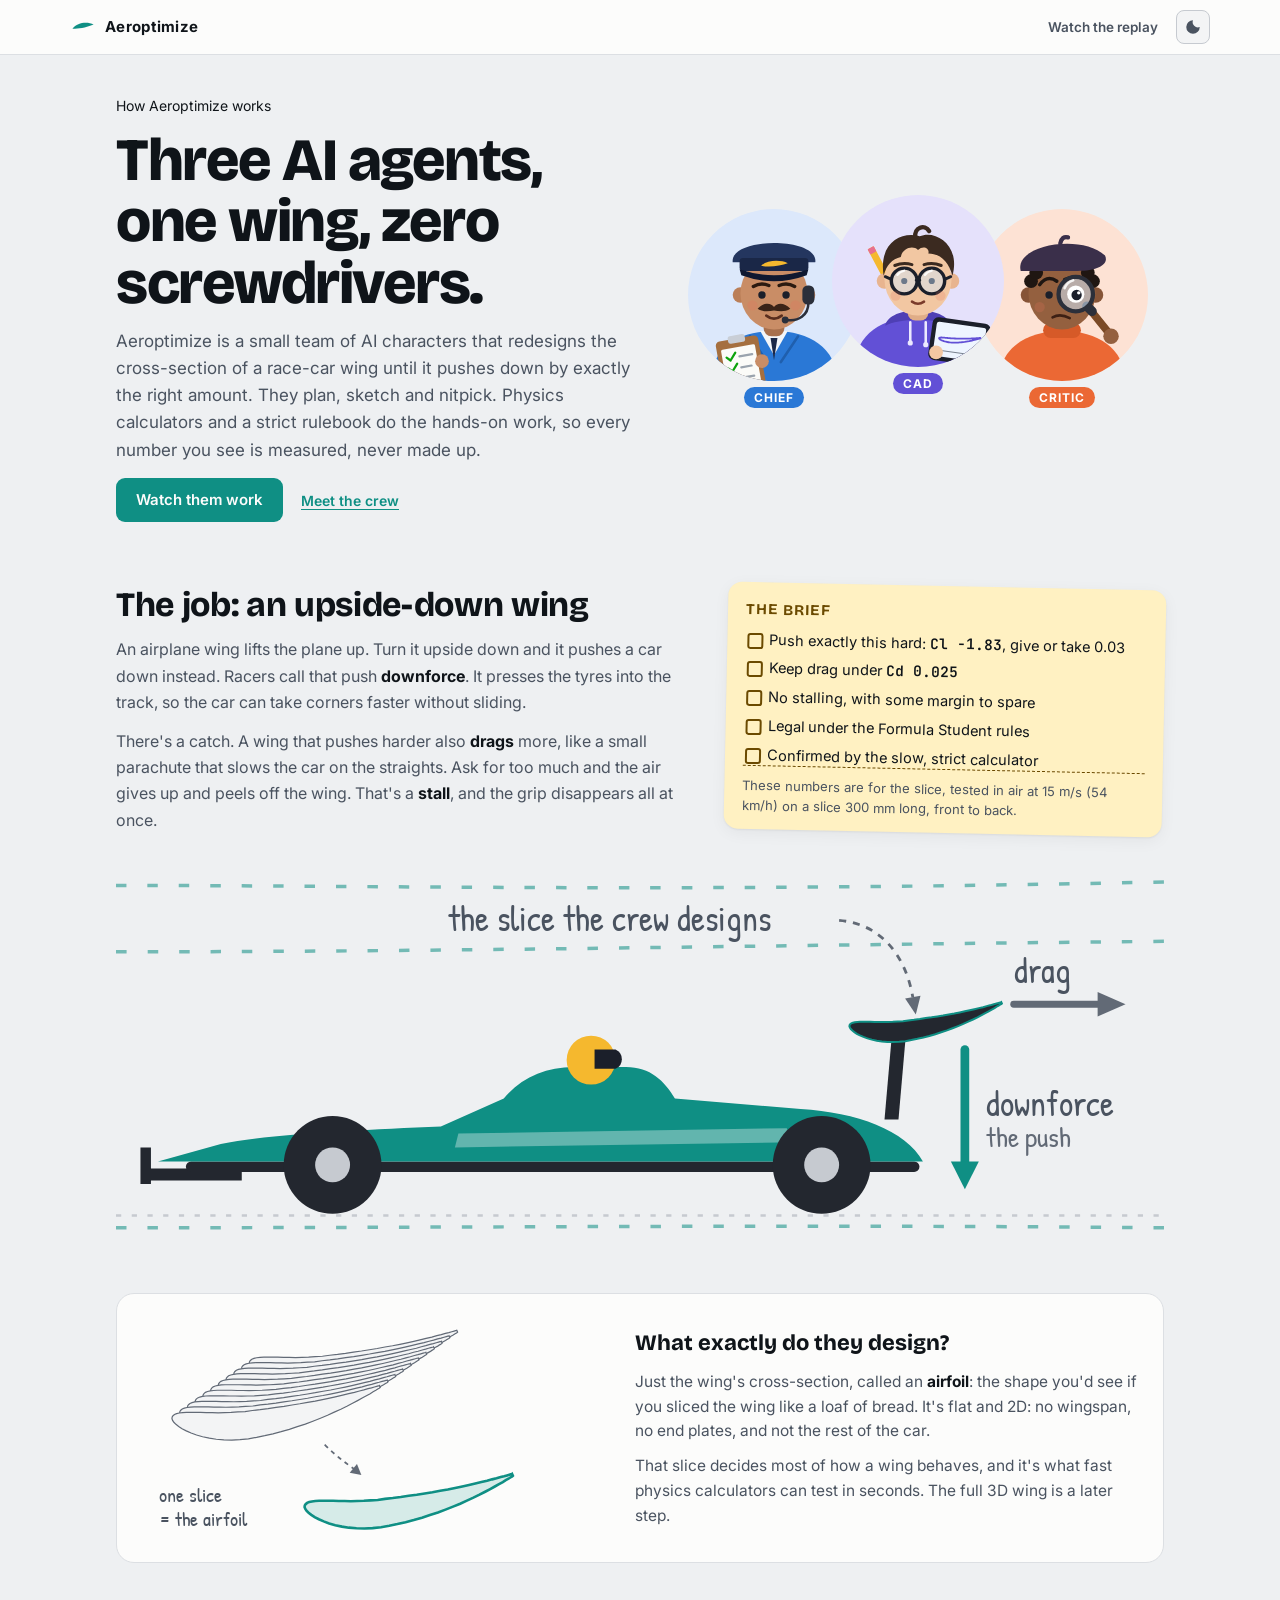
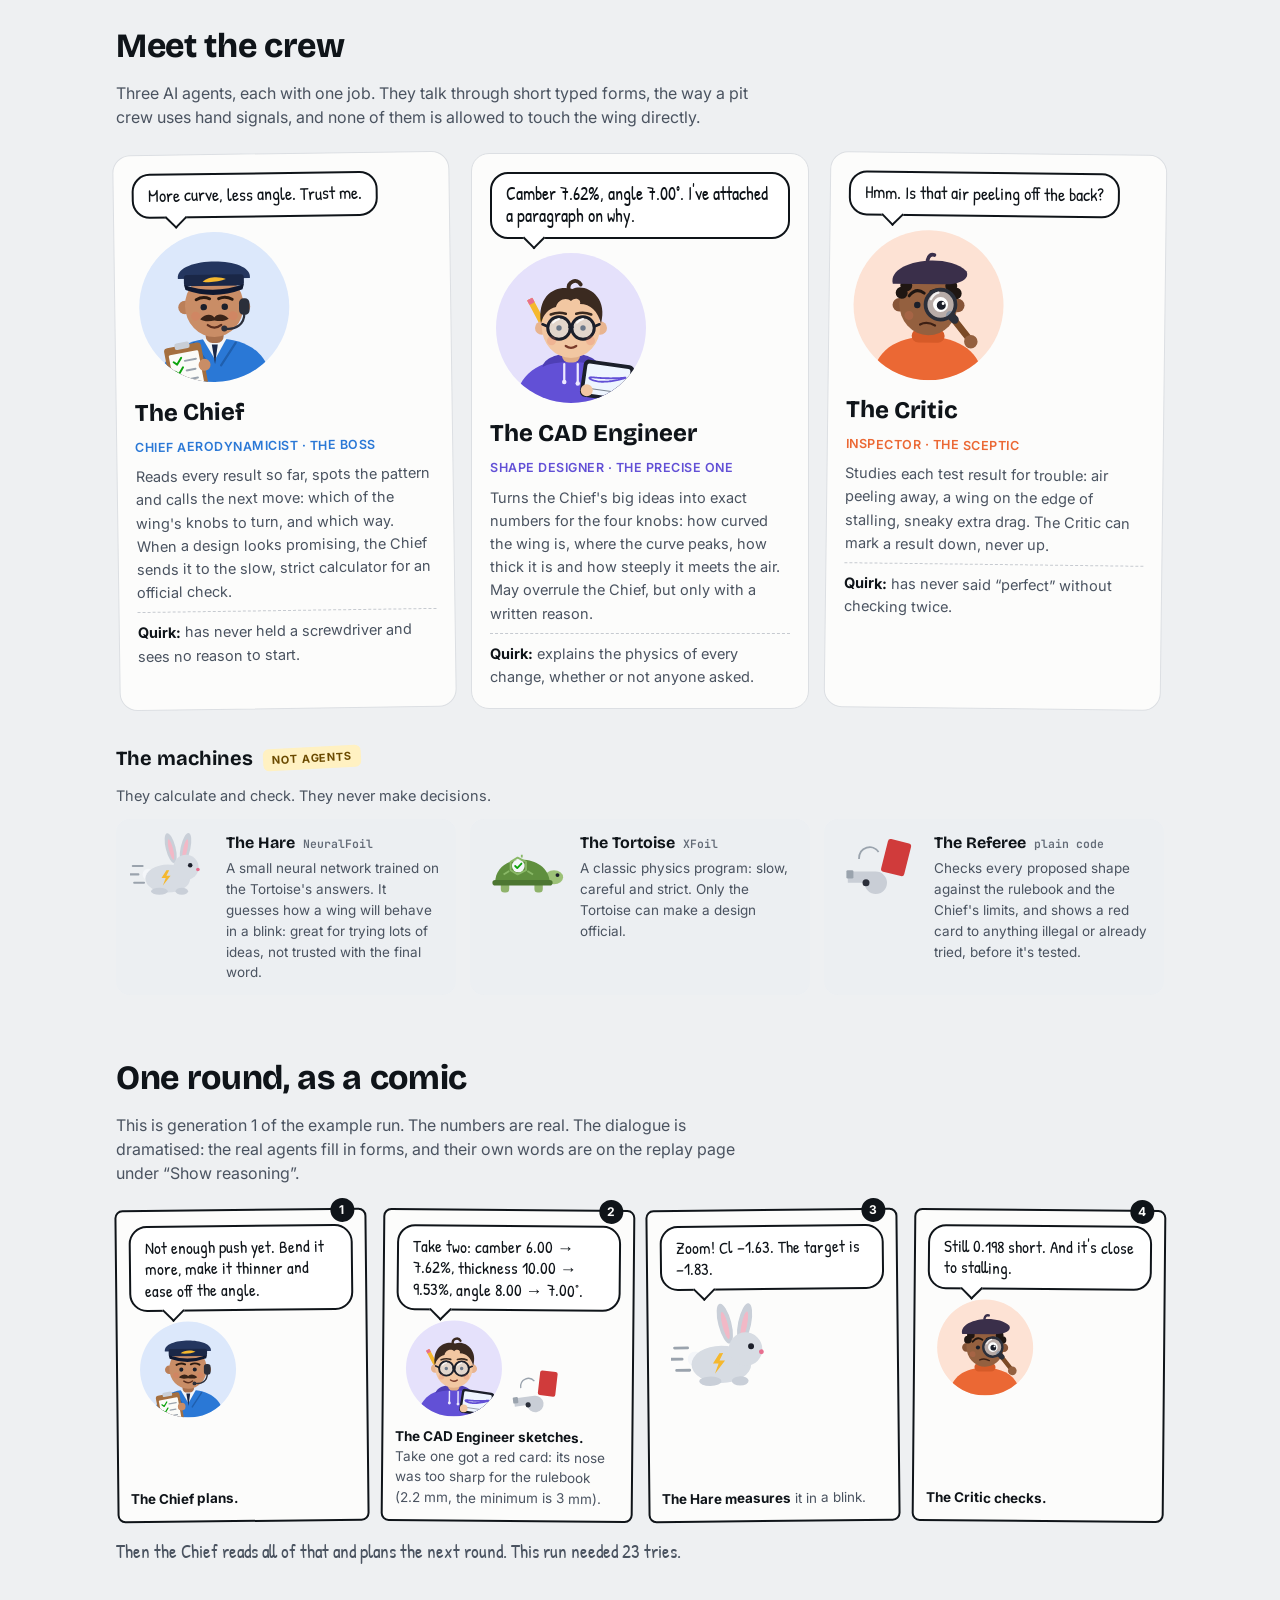
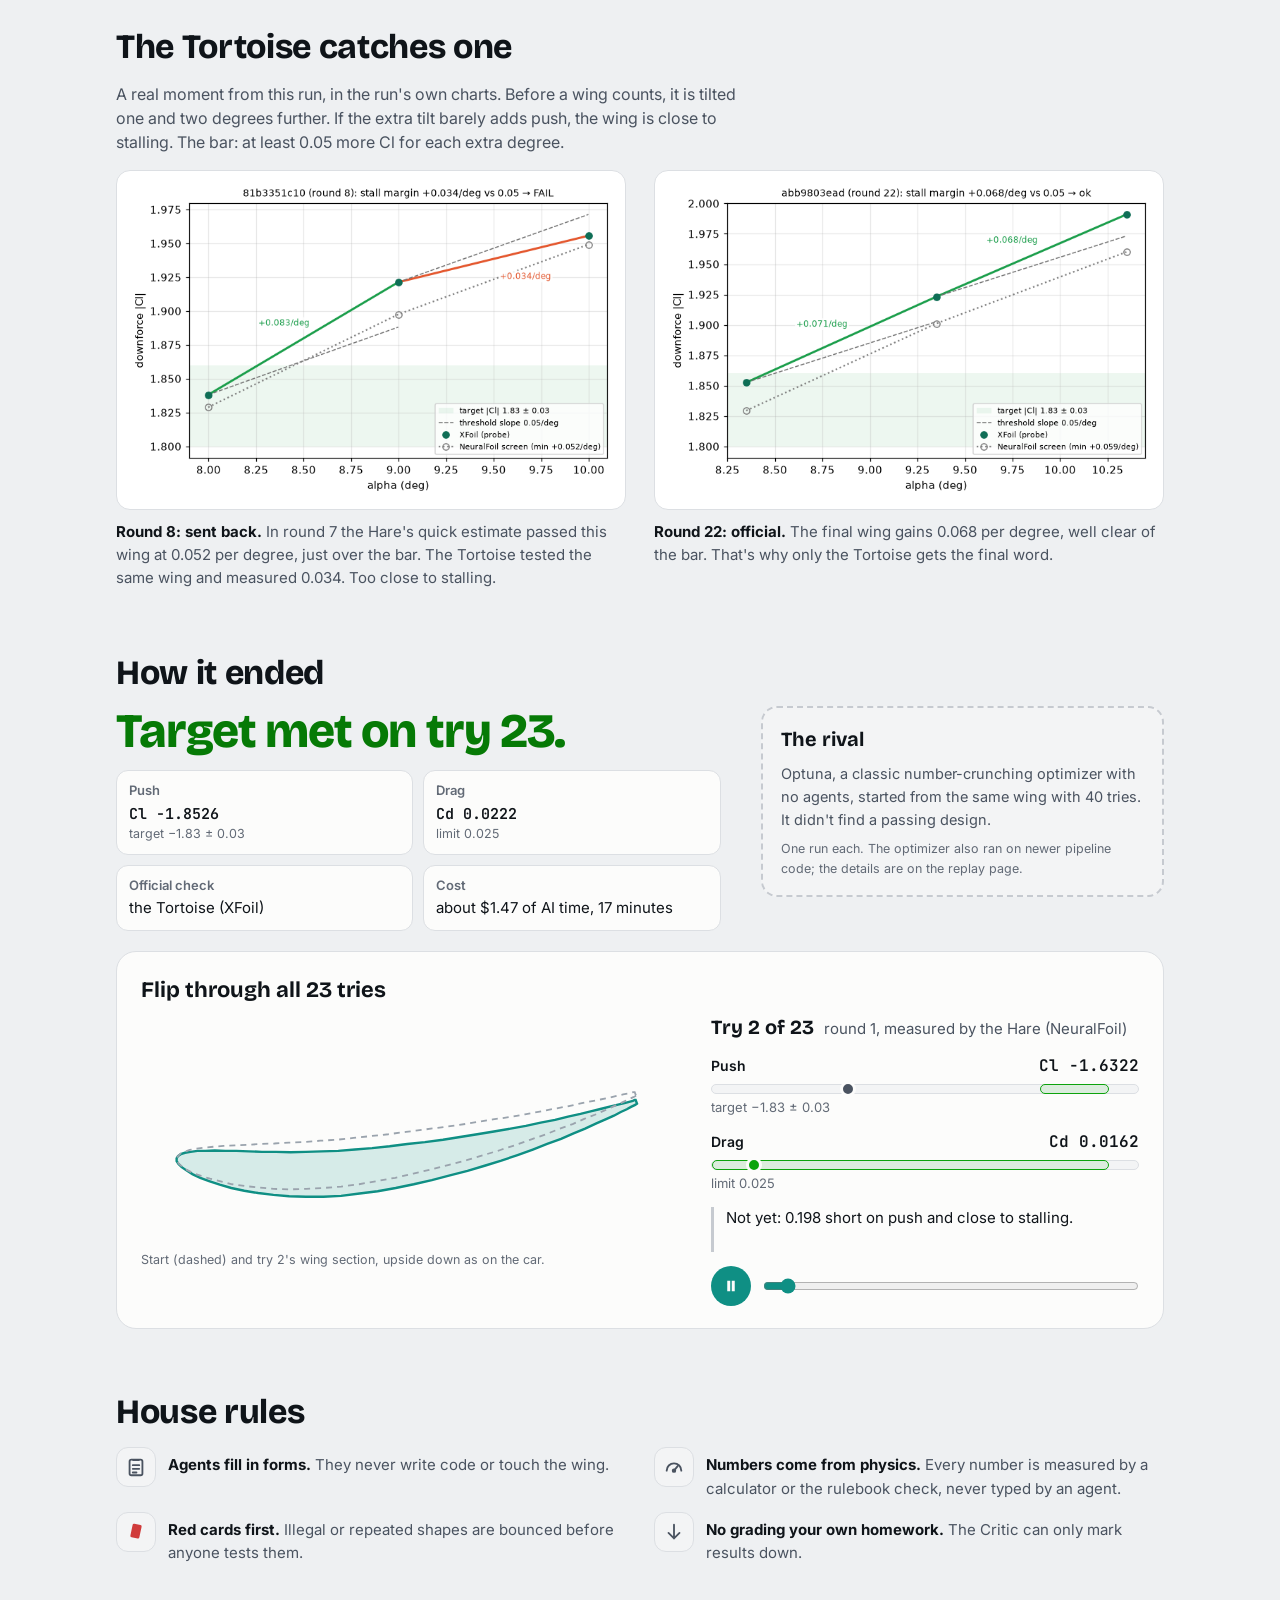
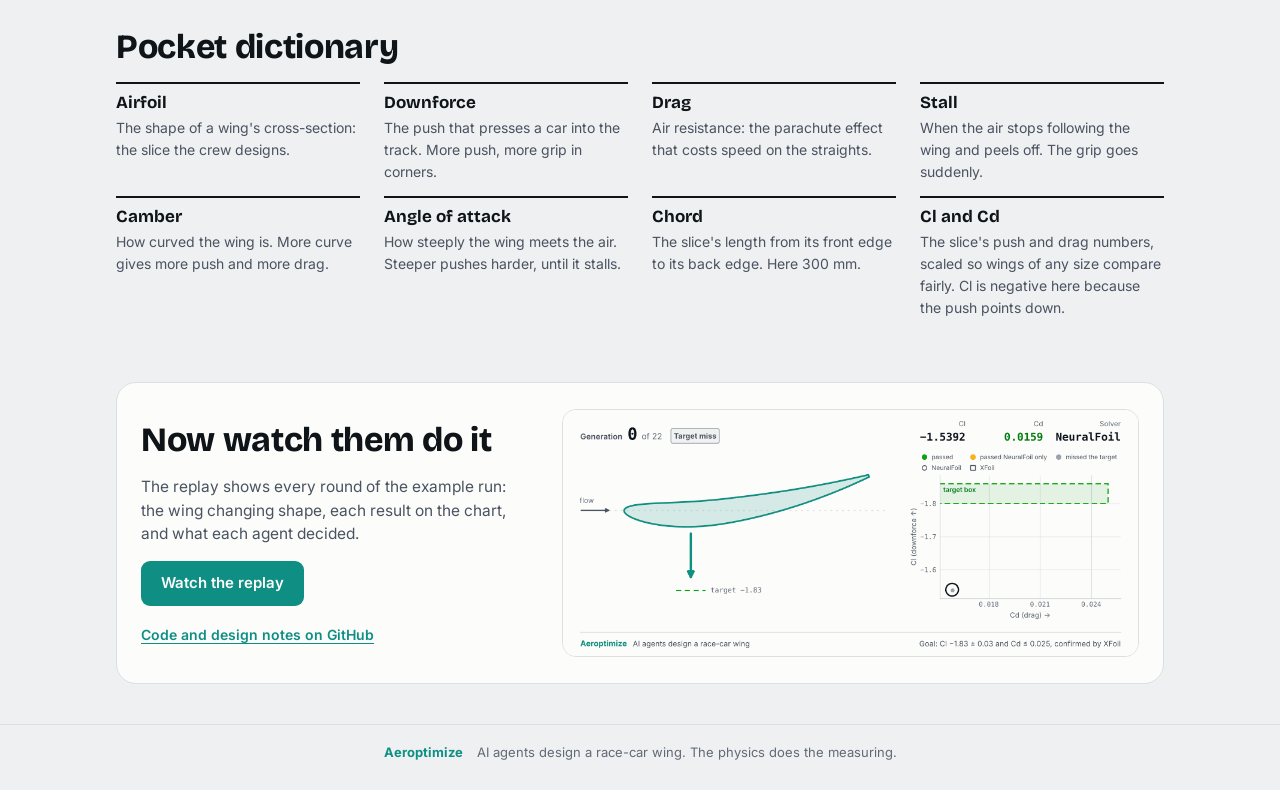
==== viewer/index.html @ fcce3f0f "Site: show the run's real charts and every try; calmer, consistent replay Home page: - "The Tortoise" ====
<!doctype html>
<html lang="en">
<head>
<meta charset="utf-8">
<meta name="viewport" content="width=device-width, initial-scale=1, viewport-fit=cover">
<title>Aeroptimize: AI agents design a race-car wing</title>
<meta name="claude:viewport-fit-sides" content="cover">
<script>
  // Links to the replay from before it moved (?run=, ?gen=, ...) land here: send them on to it.
  if (/[?&](run|gen|autoplay|speed|intro)=/.test(location.search)) location.replace("replay.html" + location.search + location.hash);
</script>
<meta name="description" content="How Aeroptimize works, for everyone: three AI agents (the Chief, the CAD Engineer and the Critic) redesign a race-car wing while physics calculators and a rulebook do the measuring.">
<link rel="preconnect" href="https://fonts.googleapis.com">
<link rel="preconnect" href="https://fonts.gstatic.com" crossorigin>
<link href="https://fonts.googleapis.com/css2?family=Bricolage+Grotesque:opsz,wght@12..96,500..800&family=Inter:wght@400;500;600;700&family=JetBrains+Mono:wght@500;600&family=Patrick+Hand&display=swap" rel="stylesheet">
<link rel="stylesheet" href="style.css">
<link rel="stylesheet" href="about.css">
<link rel="icon" href="data:image/svg+xml,%3Csvg xmlns='http://www.w3.org/2000/svg' viewBox='0 0 32 32'%3E%3Cpath d='M3 18 C9 10 22 9 29 13 C22 16 10 19 3 18Z' fill='%2336c2b4'/%3E%3C/svg%3E">
</head>
<body>
<!-- Characters and machines, drawn once and reused. Wing shapes are the example run's real outlines. -->
<svg class="sprite" aria-hidden="true" focusable="false">
  <defs>
    <path id="wing-final" vector-effect="non-scaling-stroke" d="M0.991 0.141L0.990 0.140L0.986 0.137L0.979 0.133L0.970 0.127L0.957 0.120L0.943 0.111L0.925 0.101L0.905 0.090L0.883 0.078L0.859 0.065L0.832 0.051L0.803 0.037L0.772 0.023L0.740 0.008L0.706 -0.006L0.670 -0.020L0.634 -0.034L0.596 -0.046L0.558 -0.059L0.519 -0.070L0.480 -0.080L0.441 -0.089L0.402 -0.097L0.363 -0.104L0.323 -0.108L0.284 -0.110L0.246 -0.109L0.210 -0.106L0.177 -0.101L0.145 -0.094L0.116 -0.086L0.090 -0.076L0.067 -0.066L0.047 -0.056L0.031 -0.045L0.018 -0.035L0.008 -0.025L0.002 -0.016L-0.001 -0.008L0.000 0.000L0.004 0.006L0.011 0.012L0.021 0.016L0.034 0.019L0.050 0.021L0.068 0.022L0.088 0.022L0.111 0.022L0.135 0.022L0.162 0.021L0.190 0.021L0.219 0.020L0.249 0.021L0.281 0.022L0.313 0.024L0.347 0.026L0.382 0.031L0.419 0.035L0.457 0.040L0.495 0.046L0.533 0.051L0.571 0.057L0.608 0.063L0.645 0.070L0.681 0.076L0.716 0.083L0.750 0.090L0.782 0.097L0.812 0.104L0.841 0.111L0.868 0.117L0.892 0.124L0.913 0.129L0.933 0.135L0.949 0.139L0.963 0.143L0.974 0.146L0.981 0.148L0.986 0.149L0.987 0.150Z"/>
    <path id="wing-start" vector-effect="non-scaling-stroke" d="M0.992 0.135L0.990 0.134L0.986 0.132L0.979 0.129L0.969 0.124L0.956 0.118L0.941 0.111L0.923 0.103L0.903 0.094L0.880 0.085L0.855 0.074L0.827 0.064L0.798 0.052L0.766 0.041L0.733 0.029L0.699 0.018L0.663 0.007L0.626 -0.004L0.588 -0.014L0.550 -0.024L0.511 -0.033L0.472 -0.042L0.433 -0.049L0.394 -0.056L0.355 -0.061L0.317 -0.064L0.280 -0.066L0.244 -0.067L0.210 -0.066L0.178 -0.063L0.148 -0.060L0.120 -0.056L0.095 -0.050L0.072 -0.044L0.053 -0.038L0.036 -0.032L0.022 -0.025L0.012 -0.018L0.005 -0.012L0.001 -0.006L0.000 0.000L0.003 0.005L0.008 0.010L0.017 0.014L0.028 0.018L0.043 0.021L0.060 0.023L0.079 0.025L0.101 0.027L0.126 0.028L0.152 0.029L0.181 0.031L0.211 0.032L0.242 0.034L0.276 0.035L0.310 0.038L0.345 0.040L0.382 0.044L0.419 0.048L0.457 0.052L0.495 0.057L0.534 0.062L0.572 0.067L0.610 0.072L0.647 0.078L0.683 0.084L0.718 0.089L0.752 0.095L0.784 0.101L0.815 0.107L0.843 0.112L0.870 0.118L0.894 0.123L0.915 0.127L0.934 0.131L0.951 0.135L0.964 0.138L0.975 0.140L0.983 0.142L0.987 0.143L0.989 0.143Z"/>
  </defs>

  <!-- The Chief: team-boss cap with an airfoil badge, race headset, moustache, clipboard -->
  <symbol id="p-chief" viewBox="0 0 200 200">
    <path d="M26 200 C28 162 58 142 100 142 C142 142 172 162 174 200 Z" fill="#2a78d6"/>
    <path d="M84 142 L100 170 L116 142 Z" fill="#f4f6f9"/>
    <path d="M96 150 L100 176 L104 150 Z" fill="#1a2747"/>
    <path d="M72 148 L92 178 M128 148 L108 178" stroke="#1f5fae" stroke-width="3" fill="none" stroke-linecap="round"/>
    <rect x="88" y="122" width="24" height="26" rx="9" fill="#a8704d"/>
    <circle cx="61" cy="100" r="9" fill="#bb7f58"/>
    <circle cx="139" cy="100" r="9" fill="#bb7f58"/>
    <ellipse cx="100" cy="98" rx="39" ry="42" fill="#c98d66"/>
    <path d="M52 62 C48 32 152 32 148 62 Z" fill="#24365f"/>
    <rect x="60" y="57" width="80" height="15" rx="4" fill="#1a2747"/>
    <path d="M85 66 C92 59 108 59 116 63 C108 66 95 68 85 66 Z" fill="#f5b82e"/>
    <path d="M60 70 Q100 84 140 70 L138 77 Q100 91 62 77 Z" fill="#0f1830"/>
    <path d="M76 90 Q85 85 94 89 M106 89 Q115 85 124 90" stroke="#2b1a10" stroke-width="4" stroke-linecap="round" fill="none"/>
    <g class="blink"><circle cx="86" cy="100" r="4.3" fill="#1b1f2a"/><circle cx="114" cy="100" r="4.3" fill="#1b1f2a"/></g>
    <circle cx="75" cy="112" r="6" fill="#e2735b" opacity=".28"/>
    <circle cx="125" cy="112" r="6" fill="#e2735b" opacity=".28"/>
    <path d="M81 116 C88 108 97 109 100 114 C103 109 112 108 119 116 C113 120 106 119 100 118 C94 119 87 120 81 116 Z" fill="#3a2418"/>
    <path d="M91 124 Q100 131 109 124" stroke="#5a2e1e" stroke-width="3" stroke-linecap="round" fill="none"/>
    <rect x="133" y="89" width="14" height="22" rx="6" fill="#2b2f3a"/>
    <path d="M140 109 C140 124 128 131 115 129" stroke="#2b2f3a" stroke-width="3" fill="none" stroke-linecap="round"/>
    <circle cx="113" cy="129" r="4" fill="#2b2f3a"/>
    <g transform="rotate(-10 62 178)">
      <rect x="36" y="150" width="50" height="60" rx="5" fill="#a56f3f"/>
      <rect x="41" y="160" width="40" height="46" rx="2" fill="#fbfbf8"/>
      <rect x="51" y="146" width="20" height="9" rx="3" fill="#c9ced6"/>
      <path d="M46 170 l4 4 l7 -8 M46 183 l4 4 l7 -8" stroke="#0ca30c" stroke-width="2.6" fill="none" stroke-linecap="round" stroke-linejoin="round"/>
      <path d="M61 171 h15 M61 184 h12 M46 196 h28" stroke="#9aa3ad" stroke-width="2.6" stroke-linecap="round"/>
    </g>
    <circle cx="86" cy="177" r="8" fill="#c98d66"/>
  </symbol>

  <!-- The CAD Engineer: big round glasses, pencil behind the ear, hoodie, tablet with a wing sketch -->
  <symbol id="p-cad" viewBox="0 0 200 200">
    <path d="M26 200 C28 162 58 142 100 142 C142 142 172 162 174 200 Z" fill="#6250d6"/>
    <path d="M62 152 C66 128 134 128 138 152 C124 143 76 143 62 152 Z" fill="#4e3fb5"/>
    <path d="M91 148 v22 M109 148 v24" stroke="#ece9ff" stroke-width="3" stroke-linecap="round"/>
    <circle cx="91" cy="172" r="3" fill="#ece9ff"/><circle cx="109" cy="174" r="3" fill="#ece9ff"/>
    <rect x="88" y="122" width="24" height="24" rx="9" fill="#e0ad87"/>
    <g transform="rotate(-28 58 86)">
      <rect x="54" y="58" width="8" height="40" rx="1" fill="#f5b82e"/>
      <rect x="54" y="58" width="8" height="7" rx="1" fill="#e86f8f"/>
      <polygon points="54,98 62,98 58,108" fill="#f3d9b5"/>
      <polygon points="56.5,103 59.5,103 58,108" fill="#2b2f3a"/>
    </g>
    <circle cx="61" cy="100" r="9" fill="#e8b48f"/>
    <circle cx="139" cy="100" r="9" fill="#e8b48f"/>
    <ellipse cx="100" cy="98" rx="39" ry="42" fill="#f2c7a2"/>
    <path d="M60 94 C54 54 82 42 102 48 C120 40 150 58 140 94 C136 78 126 68 112 68 C114 62 106 58 100 64 C94 58 82 62 80 72 C70 74 63 82 60 94 Z" fill="#3b2a20"/>
    <path d="M97 49 C95 38 108 33 113 42" stroke="#3b2a20" stroke-width="5" fill="none" stroke-linecap="round"/>
    <path d="M73 82 Q83 78 93 81 M107 81 Q117 78 127 82" stroke="#3b2a20" stroke-width="3.5" stroke-linecap="round" fill="none"/>
    <g class="blink"><circle cx="84" cy="100" r="3.6" fill="#1b1f2a"/><circle cx="116" cy="100" r="3.6" fill="#1b1f2a"/></g>
    <circle cx="84" cy="100" r="15" fill="#cfe6ff" opacity=".45"/>
    <circle cx="116" cy="100" r="15" fill="#cfe6ff" opacity=".45"/>
    <circle cx="84" cy="100" r="15" fill="none" stroke="#1b1f2a" stroke-width="4"/>
    <circle cx="116" cy="100" r="15" fill="none" stroke="#1b1f2a" stroke-width="4"/>
    <path d="M98 99 Q100 95 102 99 M69 98 L62 95 M131 98 L138 95" stroke="#1b1f2a" stroke-width="3.5" fill="none" stroke-linecap="round"/>
    <path d="M76 93 Q79 89 84 88 M108 93 Q111 89 116 88" stroke="#fff" stroke-width="2.5" fill="none" stroke-linecap="round" opacity=".9"/>
    <circle cx="74" cy="117" r="6" fill="#e2735b" opacity=".22"/>
    <circle cx="126" cy="117" r="6" fill="#e2735b" opacity=".22"/>
    <path d="M93 124 Q100 129 107 124" stroke="#7a3b2a" stroke-width="3" stroke-linecap="round" fill="none"/>
    <g transform="rotate(8 150 172)">
      <rect x="114" y="146" width="68" height="50" rx="7" fill="#1b1f2a"/>
      <rect x="119" y="151" width="58" height="40" rx="3" fill="#eef5ff"/>
      <use href="#wing-start" transform="translate(124 170) scale(48 -48)" fill="none" stroke="#6250d6" stroke-width="1.8"/>
      <path d="M124 184 h48 M124 181 v6 M172 181 v6" stroke="#7b8491" stroke-width="1.4"/>
    </g>
    <circle cx="121" cy="183" r="8" fill="#f2c7a2"/>
  </symbol>

  <!-- The Critic: beret, raised eyebrow, magnifying glass with a giant eye behind it -->
  <symbol id="p-critic" viewBox="0 0 200 200">
    <path d="M26 200 C28 162 58 142 100 142 C142 142 172 162 174 200 Z" fill="#eb6834"/>
    <rect x="88" y="120" width="24" height="24" rx="9" fill="#7a4b30"/>
    <rect x="78" y="132" width="44" height="18" rx="9" fill="#d65a28"/>
    <circle cx="61" cy="100" r="9" fill="#865437"/>
    <circle cx="139" cy="100" r="9" fill="#865437"/>
    <ellipse cx="100" cy="98" rx="39" ry="42" fill="#94603f"/>
    <circle cx="64" cy="84" r="8" fill="#1f1612"/><circle cx="70" cy="74" r="8" fill="#1f1612"/>
    <circle cx="136" cy="84" r="8" fill="#1f1612"/><circle cx="130" cy="74" r="8" fill="#1f1612"/>
    <path d="M52 72 C44 42 122 28 150 54 C155 64 142 72 118 72 Z" fill="#3a2f4a"/>
    <path d="M98 40 q2 -9 9 -7" stroke="#3a2f4a" stroke-width="5" stroke-linecap="round" fill="none"/>
    <path d="M74 88 Q83 76 94 84" stroke="#1f1612" stroke-width="4" stroke-linecap="round" fill="none"/>
    <g class="blink"><circle cx="85" cy="100" r="4.3" fill="#1b1f2a"/></g>
    <circle cx="74" cy="114" r="6" fill="#e2735b" opacity=".22"/>
    <path d="M89 126 Q98 121 109 127" stroke="#3d2014" stroke-width="3" fill="none" stroke-linecap="round"/>
    <g class="sway">
      <path d="M131 115 L156 146" stroke="#7b4a26" stroke-width="9" stroke-linecap="round"/>
      <path d="M129 113 L135 119" stroke="#2b2f3a" stroke-width="11" stroke-linecap="round"/>
      <circle cx="116" cy="99" r="20" fill="#d8ecff" opacity=".55"/>
      <circle cx="116" cy="99" r="10" fill="#fff"/>
      <circle cx="117" cy="100" r="6" fill="#1b1f2a"/>
      <circle cx="119.5" cy="97.5" r="2" fill="#fff"/>
      <path d="M103 82 Q113 77 126 81" stroke="#1f1612" stroke-width="4" stroke-linecap="round" fill="none"/>
      <circle cx="116" cy="99" r="20" fill="none" stroke="#2b2f3a" stroke-width="5"/>
      <path d="M103 92 Q106 85 113 83" stroke="#fff" stroke-width="3" fill="none" stroke-linecap="round" opacity=".85"/>
      <circle cx="157" cy="148" r="9" fill="#94603f"/>
    </g>
  </symbol>

  <!-- The Hare (NeuralFoil): quick, a lightning badge, speed lines -->
  <symbol id="m-hare" viewBox="0 0 120 100">
    <path d="M4 50 h14 M0 62 h12 M6 74 h14" stroke="#9aa3ad" stroke-width="3" stroke-linecap="round"/>
    <ellipse cx="62" cy="24" rx="7" ry="22" fill="#c9cfd8" transform="rotate(-14 62 40)"/>
    <ellipse cx="76" cy="24" rx="7" ry="22" fill="#c9cfd8" transform="rotate(12 76 40)"/>
    <ellipse cx="62" cy="26" rx="3" ry="15" fill="#f2b8c6" transform="rotate(-14 62 40)"/>
    <ellipse cx="76" cy="26" rx="3" ry="15" fill="#f2b8c6" transform="rotate(12 76 40)"/>
    <circle cx="26" cy="62" r="8" fill="#f4f6f9"/>
    <ellipse cx="54" cy="68" rx="32" ry="20" fill="#d7dce3"/>
    <ellipse cx="42" cy="86" rx="12" ry="5" fill="#c9cfd8"/>
    <ellipse cx="74" cy="86" rx="9" ry="5" fill="#c9cfd8"/>
    <circle cx="80" cy="52" r="18" fill="#d7dce3"/>
    <circle cx="86" cy="49" r="3.2" fill="#1b1f2a"/>
    <circle cx="97" cy="55" r="2.6" fill="#e86f8f"/>
    <path d="M52 56 l-7 11 h6 l-4 11 l11 -14 h-6 l4 -8 Z" fill="#f5b82e"/>
  </symbol>

  <!-- The Tortoise (XFoil): slow, careful, wears the official stamp -->
  <symbol id="m-tortoise" viewBox="0 0 120 100">
    <rect x="24" y="72" width="12" height="16" rx="5" fill="#8fb36b"/>
    <rect x="72" y="72" width="12" height="16" rx="5" fill="#8fb36b"/>
    <ellipse cx="100" cy="66" rx="13" ry="10" fill="#9cc177"/>
    <circle cx="105" cy="63" r="2.8" fill="#1b1f2a"/>
    <path d="M16 74 C16 30 92 30 94 74 Z" fill="#5f8f3e"/>
    <path d="M38 44 l10 -6 l12 6 v12 l-12 6 l-10 -6 Z M28 62 l8 -5 M70 62 l-8 -5 M54 34 v4" stroke="#89b867" stroke-width="2.6" fill="none" stroke-linejoin="round"/>
    <rect x="12" y="70" width="86" height="8" rx="4" fill="#4c7631"/>
    <circle cx="49" cy="50" r="9" fill="#f4f6f9"/>
    <path d="M44.5 50 l3 3 l6 -6.5" stroke="#0ca30c" stroke-width="2.6" fill="none" stroke-linecap="round" stroke-linejoin="round"/>
  </symbol>

  <!-- The Referee (plain code): whistle and a red card -->
  <symbol id="m-ref" viewBox="0 0 120 100">
    <rect x="66" y="14" width="34" height="48" rx="4" fill="#d03b3b" transform="rotate(14 83 38)"/>
    <path d="M30 40 C30 22 50 18 58 30" stroke="#9aa3ad" stroke-width="2.5" fill="none"/>
    <path d="M14 58 h40 a16 16 0 1 1 -16 16 h-24 Z" fill="#c9ced6"/>
    <rect x="12" y="56" width="10" height="12" rx="2" fill="#9aa3ad"/>
    <circle cx="40" cy="74" r="5" fill="#2b2f3a"/>
  </symbol>
</svg>

<header class="top">
  <a class="brand" href="./" aria-label="Aeroptimize home">
    <svg viewBox="0 0 32 32" aria-hidden="true"><path d="M3 18 C9 10 22 9 29 13 C22 16 10 19 3 18Z"/></svg>
    <span>Aeroptimize</span>
  </a>
  <div class="top-right">
    <a class="nav-link" href="replay.html">Watch the replay</a>
    <button id="theme-toggle" class="icon-btn" title="Toggle light / dark" aria-label="Toggle light or dark theme">
      <svg viewBox="0 0 24 24" aria-hidden="true"><path d="M12 3a9 9 0 1 0 9 9 7 7 0 0 1-9-9z"/></svg>
    </button>
  </div>
</header>

<main class="about">
  <section class="a-hero" aria-labelledby="a-h1">
    <div class="a-hero-text">
      <p class="eyebrow">How Aeroptimize works</p>
      <h1 id="a-h1">Three AI agents, one wing, zero screwdrivers.</h1>
      <p class="a-lede">Aeroptimize is a small team of AI characters that redesigns the cross-section of a race-car wing
        until it pushes down by exactly the right amount. They plan, sketch and nitpick. Physics calculators and a strict
        rulebook do the hands-on work, so every number you see is measured, never made up.</p>
      <div class="a-actions">
        <a class="go" href="replay.html">Watch them work</a>
        <a class="a-link" href="#crew">Meet the crew</a>
      </div>
    </div>
    <div class="team" aria-label="The crew: the Chief, the CAD Engineer and the Critic">
      <figure class="member chief"><svg class="bust bob" viewBox="0 0 200 200" role="img" aria-label="The Chief"><use href="#p-chief"/></svg><figcaption>Chief</figcaption></figure>
      <figure class="member cad"><svg class="bust bob d2" viewBox="0 0 200 200" role="img" aria-label="The CAD Engineer"><use href="#p-cad"/></svg><figcaption>CAD</figcaption></figure>
      <figure class="member critic"><svg class="bust bob d3" viewBox="0 0 200 200" role="img" aria-label="The Critic"><use href="#p-critic"/></svg><figcaption>Critic</figcaption></figure>
    </div>
  </section>

  <section id="job" class="a-sec job" aria-labelledby="h-job">
    <div class="job-text">
      <h2 id="h-job">The job: an upside-down wing</h2>
      <p>An airplane wing lifts the plane up. Turn it upside down and it pushes a car down instead. Racers call that
        push <b>downforce</b>. It presses the tyres into the track, so the car can take corners faster without sliding.</p>
      <p>There's a catch. A wing that pushes harder also <b>drags</b> more, like a small parachute that slows the car on
        the straights. Ask for too much and the air gives up and peels off the wing. That's a <b>stall</b>, and the grip
        disappears all at once.</p>
    </div>
    <aside class="brief" aria-labelledby="h-brief">
      <h3 id="h-brief">The brief</h3>
      <ul>
        <li>Push exactly this hard: <span class="num">Cl −1.83</span>, give or take 0.03</li>
        <li>Keep drag under <span class="num">Cd 0.025</span></li>
        <li>No stalling, with some margin to spare</li>
        <li>Legal under the Formula Student rules</li>
        <li>Confirmed by the slow, strict calculator</li>
      </ul>
      <p class="brief-note">These numbers are for the slice, tested in air at 15 m/s (54 km/h) on a slice 300 mm long,
        front to back.</p>
    </aside>
    <figure class="car-fig">
      <svg class="car" viewBox="0 0 600 240" role="img" aria-label="A race car seen from the side. Air flows over it from left to right. The rear wing is drawn as its cross-section, with an arrow pushing down (downforce) and an arrow pulling back (drag).">
        <g class="air">
          <path d="M0 18 C160 18 320 22 600 16"/>
          <path d="M0 56 C200 56 380 52 600 50"/>
          <path d="M0 214 C200 214 400 212 600 214"/>
        </g>
        <line class="ground" x1="0" y1="207" x2="600" y2="207"/>
        <path class="tyre" d="M14 180 L72 180 L72 187 L14 187 Z M14 168 L20 168 L20 189 L14 189 Z"/>
        <rect class="tyre" x="40" y="176" width="420" height="6" rx="3"/>
        <path class="car-body" d="M24 176 L60 166 C90 160 140 158 186 156 L222 140 C232 128 246 122 262 122 L292 122 C306 122 314 130 320 140 L392 146 C424 148 452 158 462 176 Z"/>
        <path class="car-stripe" d="M196 160 L384 157 L388 165 L194 168 Z"/>
        <circle cx="272" cy="118" r="14" fill="#f5b82e"/>
        <path d="M274 112 h12 a6 6 0 0 1 0 11 h-12 Z" fill="#1b1f2a"/>
        <circle class="tyre" cx="124" cy="178" r="28"/><circle class="hub" cx="124" cy="178" r="10"/>
        <circle class="tyre" cx="404" cy="178" r="28"/><circle class="hub" cx="404" cy="178" r="10"/>
        <path class="tyre" d="M440 152 L448 152 L452 106 L444 106 Z"/>
        <use class="car-wing" href="#wing-final" transform="translate(420 98) scale(88 -88)"/>
        <path class="note-line" d="M414 38 C438 40 452 58 456.2 82"/>
        <path class="note-head" d="M451.8 82.8 L457.9 91.9 L460.6 81.2 Z"/>
        <text class="note" x="190" y="44">the slice the crew designs</text>
        <path class="df" d="M486 112 V178"/><path class="df-head" d="M478 176 L486 192 L494 176 Z"/>
        <text class="note" x="498" y="150">downforce</text>
        <text class="note small" x="498" y="168">the push</text>
        <path class="drag" d="M514 86 H566"/><path class="drag-head" d="M562 79 L578 86 L562 93 Z"/>
        <text class="note" x="514" y="74">drag</text>
      </svg>
    </figure>
    <div class="slice" aria-labelledby="h-slice">
      <figure class="slice-fig">
        <svg viewBox="0 0 380 210" role="img" aria-label="A wing drawn as a loaf of identical slices. One slice is pulled out in front: that slice, the airfoil, is what the crew designs.">
          <use class="loaf" href="#wing-final" transform="translate(100 45) scale(190 -190)"/>
          <use class="loaf" href="#wing-final" transform="translate(93 50) scale(190 -190)"/>
          <use class="loaf" href="#wing-final" transform="translate(86 55) scale(190 -190)"/>
          <use class="loaf" href="#wing-final" transform="translate(79 60) scale(190 -190)"/>
          <use class="loaf" href="#wing-final" transform="translate(72 65) scale(190 -190)"/>
          <use class="loaf" href="#wing-final" transform="translate(65 70) scale(190 -190)"/>
          <use class="loaf" href="#wing-final" transform="translate(58 75) scale(190 -190)"/>
          <use class="loaf" href="#wing-final" transform="translate(51 80) scale(190 -190)"/>
          <use class="loaf" href="#wing-final" transform="translate(44 85) scale(190 -190)"/>
          <use class="loaf" href="#wing-final" transform="translate(37 90) scale(190 -190)"/>
          <use class="loaf" href="#wing-final" transform="translate(30 95) scale(190 -190)"/>
          <path class="slice-line" d="M168 120 C178 130 186 136 196 143"/>
          <path class="slice-head" d="M190.6 145.4 L201.2 147.5 L197.2 137.5 Z"/>
          <use class="slice-cut" href="#wing-final" transform="translate(150 175) scale(190 -190)"/>
          <text class="note" x="18" y="172">one slice</text>
          <text class="note" x="18" y="194">= the airfoil</text>
        </svg>
      </figure>
      <div class="slice-text">
        <h3 id="h-slice">What exactly do they design?</h3>
        <p>Just the wing's cross-section, called an <b>airfoil</b>: the shape you'd see if you sliced the wing like a loaf
          of bread. It's flat and 2D: no wingspan, no end plates, and not the rest of the car.</p>
        <p>That slice decides most of how a wing behaves, and it's what fast physics calculators can test in seconds. The
          full 3D wing is a later step.</p>
      </div>
    </div>
  </section>

  <section id="crew" class="a-sec" aria-labelledby="h-crew">
    <h2 id="h-crew">Meet the crew</h2>
    <p class="sec-lede">Three AI agents, each with one job. They talk through short typed forms, the way a pit crew uses
      hand signals, and none of them is allowed to touch the wing directly.</p>
    <div class="cast">
      <article class="card-c chief">
        <p class="bubble">More curve, less angle. Trust me.</p>
        <svg class="portrait bob" viewBox="0 0 200 200" aria-hidden="true"><use href="#p-chief"/></svg>
        <h3>The Chief</h3>
        <p class="role">Chief aerodynamicist · the boss</p>
        <p>Reads every result so far, spots the pattern and calls the next move: which of the wing's knobs to turn, and
          which way. When a design looks promising, the Chief sends it to the slow, strict calculator for an official
          check.</p>
        <p class="quirk"><b>Quirk:</b> has never held a screwdriver and sees no reason to start.</p>
      </article>
      <article class="card-c cad">
        <p class="bubble">Camber 7.62%, angle 7.00°. I've attached a paragraph on why.</p>
        <svg class="portrait bob d2" viewBox="0 0 200 200" aria-hidden="true"><use href="#p-cad"/></svg>
        <h3>The CAD Engineer</h3>
        <p class="role">Shape designer · the precise one</p>
        <p>Turns the Chief's big ideas into exact numbers for the four knobs: how curved the wing is, where the curve
          peaks, how thick it is and how steeply it meets the air. May overrule the Chief, but only with a written
          reason.</p>
        <p class="quirk"><b>Quirk:</b> explains the physics of every change, whether or not anyone asked.</p>
      </article>
      <article class="card-c critic">
        <p class="bubble">Hmm. Is that air peeling off the back?</p>
        <svg class="portrait bob d3" viewBox="0 0 200 200" aria-hidden="true"><use href="#p-critic"/></svg>
        <h3>The Critic</h3>
        <p class="role">Inspector · the sceptic</p>
        <p>Studies each test result for trouble: air peeling away, a wing on the edge of stalling, sneaky extra drag.
          The Critic can mark a result down, never up.</p>
        <p class="quirk"><b>Quirk:</b> has never said “perfect” without checking twice.</p>
      </article>
    </div>

    <div class="machines" aria-labelledby="h-machines">
      <h3 id="h-machines">The machines <span class="sticker">not agents</span></h3>
      <p class="machines-lede">They calculate and check. They never make decisions.</p>
      <div class="machine-row">
        <div class="machine">
          <svg viewBox="0 0 120 100" aria-hidden="true"><use href="#m-hare"/></svg>
          <div><h4>The Hare <span>NeuralFoil</span></h4>
            <p>A small neural network trained on the Tortoise's answers. It guesses how a wing will behave in a blink: great
              for trying lots of ideas, not trusted with the final word.</p></div>
        </div>
        <div class="machine">
          <svg viewBox="0 0 120 100" aria-hidden="true"><use href="#m-tortoise"/></svg>
          <div><h4>The Tortoise <span>XFoil</span></h4>
            <p>A classic physics program: slow, careful and strict. Only the Tortoise can make a design official.</p></div>
        </div>
        <div class="machine">
          <svg viewBox="0 0 120 100" aria-hidden="true"><use href="#m-ref"/></svg>
          <div><h4>The Referee <span>plain code</span></h4>
            <p>Checks every proposed shape against the rulebook and the Chief's limits, and shows a red card to anything
              illegal or already tried, before it's tested.</p></div>
        </div>
      </div>
    </div>
  </section>

  <section id="round" class="a-sec" aria-labelledby="h-round">
    <h2 id="h-round">One round, as a comic</h2>
    <p class="sec-lede">This is generation 1 of the example run. The numbers are real. The dialogue is dramatised: the
      real agents fill in forms, and their own words are on the replay page under “Show reasoning”.</p>
    <ol class="strip">
      <li class="panel-c">
        <p class="bubble">Not enough push yet. Bend it more, make it thinner and ease off the angle.</p>
        <svg class="mini bob" viewBox="0 0 200 200" aria-hidden="true"><use href="#p-chief"/></svg>
        <p class="cap"><b>The Chief plans.</b></p>
      </li>
      <li class="panel-c">
        <p class="bubble">Take two: camber 6.00 → 7.62%, thickness 10.00 → 9.53%, angle 8.00 → 7.00°.</p>
        <div class="mini-pair">
          <svg class="mini bob d2" viewBox="0 0 200 200" aria-hidden="true"><use href="#p-cad"/></svg>
          <svg class="mini-ref" viewBox="0 0 120 100" aria-hidden="true"><use href="#m-ref"/></svg>
        </div>
        <p class="cap"><b>The CAD Engineer sketches.</b> Take one got a red card: its nose was too sharp for the rulebook
          (2.2 mm, the minimum is 3 mm).</p>
      </li>
      <li class="panel-c">
        <p class="bubble">Zoom! Cl −1.63. The target is −1.83.</p>
        <svg class="mini hop" viewBox="0 0 120 100" aria-hidden="true"><use href="#m-hare"/></svg>
        <p class="cap"><b>The Hare measures</b> it in a blink.</p>
      </li>
      <li class="panel-c">
        <p class="bubble">Still 0.198 short. And it's close to stalling.</p>
        <svg class="mini bob d3" viewBox="0 0 200 200" aria-hidden="true"><use href="#p-critic"/></svg>
        <p class="cap"><b>The Critic checks.</b></p>
      </li>
    </ol>
    <p class="after-strip">Then the Chief reads all of that and plans the next round. This run needed 23 tries.</p>
  </section>

  <section id="catch" class="a-sec catch" aria-labelledby="h-catch">
    <h2 id="h-catch">The Tortoise catches one</h2>
    <p class="sec-lede">A real moment from this run, in the run's own charts. Before a wing counts, it is tilted one
      and two degrees further. If the extra tilt barely adds push, the wing is close to stalling. The bar: at least
      0.05 more Cl for each extra degree.</p>
    <div class="catch-pair">
      <figure class="plot">
        <img src="media/stall_81b3351c10.png" width="704" height="462" loading="lazy"
          alt="Chart from round 8: push against tilt for design 81b3351c10. Between 9 and 10 degrees the Tortoise's line rises by only 0.034 per degree, below the 0.05 bar, while the Hare's dotted estimate stays just above it.">
        <figcaption><b>Round 8: sent back.</b> In round 7 the Hare's quick estimate passed this wing at 0.052 per
          degree, just over the bar. The Tortoise tested the same wing and measured 0.034. Too close to stalling.</figcaption>
      </figure>
      <figure class="plot">
        <img src="media/stall_abb9803ead.png" width="704" height="462" loading="lazy"
          alt="Chart from round 22: push against tilt for the final design abb9803ead. The Tortoise's line keeps rising by 0.068 per degree, well over the 0.05 bar.">
        <figcaption><b>Round 22: official.</b> The final wing gains 0.068 per degree, well clear of the bar. That's
          why only the Tortoise gets the final word.</figcaption>
      </figure>
    </div>
  </section>

  <section id="result" class="a-sec result" aria-labelledby="h-result">
    <div class="result-main">
      <h2 id="h-result">How it ended</h2>
      <p class="big-win">Target met on try 23.</p>
      <dl class="score">
        <div><dt>Push</dt><dd><span class="num">Cl −1.8526</span> <span class="vs">target −1.83 ± 0.03</span></dd></div>
        <div><dt>Drag</dt><dd><span class="num">Cd 0.0222</span> <span class="vs">limit 0.025</span></dd></div>
        <div><dt>Official check</dt><dd>the Tortoise (XFoil)</dd></div>
        <div><dt>Cost</dt><dd>about $1.47 of AI time, 17 minutes</dd></div>
      </dl>
    </div>
    <aside class="rival" aria-labelledby="h-rival">
      <h3 id="h-rival">The rival</h3>
      <p>Optuna, a classic number-crunching optimizer with no agents, started from the same wing with 40 tries. It didn't
        find a passing design.</p>
      <p class="fine">One run each. The optimizer also ran on newer pipeline code; the details are on the replay page.</p>
    </aside>
    <div id="flip" class="flip">
      <h3 class="flip-h">Flip through all 23 tries</h3>
      <figure class="before-after">
        <svg id="flip-svg" viewBox="0 0 300 110" role="img" aria-label="The start shape (dashed) and the final shape (filled) of the wing section">
          <use class="ba-final" href="#wing-final" transform="translate(20 58) scale(260 -260)"/>
          <use class="ba-start" href="#wing-start" transform="translate(20 58) scale(260 -260)"/>
        </svg>
        <figcaption>Start (dashed) and <span id="flip-which">final</span> wing section, upside down as on the car.</figcaption>
      </figure>
      <div id="flip-panel" class="flip-panel" hidden>
        <p class="flip-now"><b id="flip-try"></b> <span id="flip-who"></span></p>
        <div id="flip-meters" class="meters"></div>
        <p id="flip-verdict" class="flip-verdict" aria-live="polite"></p>
        <div class="flip-ctl">
          <button id="flip-play" class="flip-play" type="button" aria-label="Play through every try">
            <svg viewBox="0 0 24 24" aria-hidden="true"><path id="flip-play-icon" d="M7 5v14l12-7z"/></svg>
          </button>
          <input id="flip-range" type="range" min="1" max="23" step="1" value="23" aria-label="Try">
        </div>
      </div>
    </div>
  </section>

  <section id="rules" class="a-sec" aria-labelledby="h-rules">
    <h2 id="h-rules">House rules</h2>
    <ul class="rules">
      <li><span class="r-ic" aria-hidden="true"><svg viewBox="0 0 24 24"><rect x="5" y="4" width="14" height="17" rx="2"/><path d="M9 4.5h6M8.5 10h7M8.5 14h7M8.5 18h4"/></svg></span>
        <p><b>Agents fill in forms.</b> They never write code or touch the wing.</p></li>
      <li><span class="r-ic" aria-hidden="true"><svg viewBox="0 0 24 24"><path d="M4 16a8 8 0 0 1 16 0"/><path d="M12 16l4-5"/><circle cx="12" cy="16" r="1.4"/></svg></span>
        <p><b>Numbers come from physics.</b> Every number is measured by a calculator or the rulebook check, never typed by an agent.</p></li>
      <li><span class="r-ic" aria-hidden="true"><svg viewBox="0 0 24 24"><rect class="card-red" x="7" y="3.5" width="10" height="15" rx="1.6" transform="rotate(12 12 11)"/></svg></span>
        <p><b>Red cards first.</b> Illegal or repeated shapes are bounced before anyone tests them.</p></li>
      <li><span class="r-ic" aria-hidden="true"><svg viewBox="0 0 24 24"><path d="M12 4v15M6 13l6 6 6-6"/></svg></span>
        <p><b>No grading your own homework.</b> The Critic can only mark results down.</p></li>
    </ul>
  </section>

  <section id="words" class="a-sec" aria-labelledby="h-words">
    <h2 id="h-words">Pocket dictionary</h2>
    <dl class="dict">
      <div><dt>Airfoil</dt><dd>The shape of a wing's cross-section: the slice the crew designs.</dd></div>
      <div><dt>Downforce</dt><dd>The push that presses a car into the track. More push, more grip in corners.</dd></div>
      <div><dt>Drag</dt><dd>Air resistance: the parachute effect that costs speed on the straights.</dd></div>
      <div><dt>Stall</dt><dd>When the air stops following the wing and peels off. The grip goes suddenly.</dd></div>
      <div><dt>Camber</dt><dd>How curved the wing is. More curve gives more push and more drag.</dd></div>
      <div><dt>Angle of attack</dt><dd>How steeply the wing meets the air. Steeper pushes harder, until it stalls.</dd></div>
      <div><dt>Chord</dt><dd>The slice's length from its front edge to its back edge. Here 300 mm.</dd></div>
      <div><dt>Cl and Cd</dt><dd>The slice's push and drag numbers, scaled so wings of any size compare fairly. Cl is negative here because the push points down.</dd></div>
    </dl>
  </section>

  <section class="a-sec cta" aria-labelledby="h-cta">
    <div class="cta-text">
      <h2 id="h-cta">Now watch them do it</h2>
      <p>The replay shows every round of the example run: the wing changing shape, each result on the chart, and what
        each agent decided.</p>
      <div class="a-actions">
        <a class="go" href="replay.html">Watch the replay</a>
        <a class="a-link" href="https://github.com/AnjaneyaBhardwaj/Aeroptimize">Code and design notes on GitHub</a>
      </div>
    </div>
    <a class="cta-shot" href="replay.html" tabindex="-1" aria-hidden="true">
      <img class="only-light" src="media/replay-light.gif" width="960" height="410" loading="lazy" alt="">
      <img class="only-dark" src="media/replay-dark.gif" width="960" height="410" loading="lazy" alt="">
    </a>
  </section>
</main>

<footer class="a-foot">
  <span class="brand-sm">Aeroptimize</span>
  <span>AI agents design a race-car wing. The physics does the measuring.</span>
</footer>

<script src="about.js" defer></script>
<script>
  // Same theme switch and remembered choice as the replay page.
  (function () {
    var root = document.documentElement;
    try { var saved = localStorage.getItem("aeroswarm-theme"); if (saved) root.dataset.theme = saved; } catch (e) { /* storage unavailable */ }
    document.getElementById("theme-toggle").addEventListener("click", function () {
      var dark = root.dataset.theme ? root.dataset.theme === "dark" : matchMedia("(prefers-color-scheme: dark)").matches;
      var next = dark ? "light" : "dark";
      root.dataset.theme = next;
      try { localStorage.setItem("aeroswarm-theme", next); } catch (e) { /* ignore */ }
    });
  })();
</script>
</body>
</html>
---- viewer/style.css ----
/* Aeroptimize run viewer. Tokens first; light is the base, dark via OS setting or the toggle. */
:root {
  color-scheme: light;
  --bg: #eef0f2;
  --panel: #fcfcfb;
  --panel-2: #f3f4f5;
  --line: #dcdfe3;
  --line-2: #c6cad0;
  --ink: #0f1419;
  --ink-2: #4a5360;
  --ink-3: #626a76;
  --accent: #0f8f84;       /* wing, current design */
  --accent-soft: rgba(15, 143, 132, 0.16);
  --ghost: #9aa3ad;
  --chief: #2a78d6;        /* agent roles: categorical slots 1, 7, 2 */
  --cad: #6250d6;
  --critic: #eb6834;
  --good: #0ca30c;         /* status: fixed */
  --warning: #fab219;
  --serious: #ec835a;
  --critical: #d03b3b;
  --good-ink: #067a06;
  --warning-ink: #8a5d00;
  --critical-ink: #b02a2a;
  --target: rgba(12, 163, 12, 0.10);
  --target-line: #0ca30c;
  --shadow: 0 1px 2px rgba(15, 20, 25, 0.06), 0 4px 16px rgba(15, 20, 25, 0.05);
  --mono: "JetBrains Mono", ui-monospace, SFMono-Regular, Menlo, Consolas, monospace;
  --sans: Inter, system-ui, -apple-system, "Segoe UI", Roboto, sans-serif;
}
@media (prefers-color-scheme: dark) {
  :root:not([data-theme="light"]) {
    color-scheme: dark;
    --bg: #0c0f13;
    --panel: #14181d;
    --panel-2: #1a1f25;
    --line: #262c34;
    --line-2: #343c46;
    --ink: #e9edf1;
    --ink-2: #a9b2bd;
    --ink-3: #848f9c;
    --accent: #36c2b4;
    --accent-soft: rgba(54, 194, 180, 0.16);
    --ghost: #56606c;
    --chief: #3987e5;
    --cad: #9085e9;
    --critic: #d95926;
    --good-ink: #3fd13f;
    --warning-ink: #fab219;
    --critical-ink: #ff7a7a;
    --target: rgba(12, 163, 12, 0.13);
    --shadow: none;
  }
}
:root[data-theme="dark"] {
  color-scheme: dark;
  --bg: #0c0f13;
  --panel: #14181d;
  --panel-2: #1a1f25;
  --line: #262c34;
  --line-2: #343c46;
  --ink: #e9edf1;
  --ink-2: #a9b2bd;
  --ink-3: #848f9c;
  --accent: #36c2b4;
  --accent-soft: rgba(54, 194, 180, 0.16);
  --ghost: #56606c;
  --chief: #3987e5;
  --cad: #9085e9;
  --critic: #d95926;
  --good-ink: #3fd13f;
  --warning-ink: #fab219;
  --critical-ink: #ff7a7a;
  --target: rgba(12, 163, 12, 0.13);
  --shadow: none;
}

* { box-sizing: border-box; }
html, body { margin: 0; }
body {
  background: var(--bg);
  color: var(--ink);
  font: 14px/1.5 var(--sans);
  min-height: 100vh;
}
button, select, input { font: inherit; color: inherit; }
figure { margin: 0; }
[hidden] { display: none !important; }
.sr-only { position: absolute; width: 1px; height: 1px; overflow: hidden; clip: rect(0 0 0 0); }

/* One centred column; the header lines up with it. */
.page { width: min(1180px, 100%); margin: 0 auto; padding: 0 20px 40px; }

/* ---------- header ---------- */
.top {
  display: flex; align-items: center; justify-content: space-between; gap: 12px;
  padding: 10px max(20px, calc((100% - 1180px) / 2 + 20px));
  border-bottom: 1px solid var(--line); background: var(--panel);
}
.brand { display: flex; align-items: center; gap: 9px; min-width: 0; font-weight: 700; font-size: 15px; letter-spacing: 0.02em; }
a.brand { color: inherit; text-decoration: none; }
a.brand:focus-visible { outline: 2px solid var(--accent); outline-offset: 3px; border-radius: 6px; }
.brand svg { width: 26px; height: 26px; fill: var(--accent); flex: none; }
.top-right { display: flex; gap: 8px; align-items: center; min-width: 0; }
.nav-link {
  color: var(--ink-2); text-decoration: none; font-size: 13.5px; font-weight: 600; white-space: nowrap;
  padding: 7px 10px; border-radius: 8px;
}
.nav-link:hover { color: var(--accent); background: var(--panel-2); }
.nav-link:focus-visible { outline: 2px solid var(--accent); outline-offset: 2px; }
select {
  background: var(--panel-2); border: 1px solid var(--line-2); border-radius: 8px;
  padding: 6px 10px; max-width: 300px; min-width: 0;
}
.chip {
  display: inline-flex; align-items: center; gap: 6px; font-size: 12px; font-weight: 500;
  padding: 3px 10px; border-radius: 999px; border: 1px solid var(--line-2); color: var(--ink-2);
  white-space: nowrap; overflow: hidden; text-overflow: ellipsis; max-width: 100%;
}
.chip:empty { display: none; }
.chip::before { content: ""; width: 7px; height: 7px; border-radius: 50%; background: var(--ink-3); flex: none; }
.chip-source.live::before { background: var(--critical); animation: pulse 1.2s infinite; }
.chip.mock { border-color: var(--warning); color: var(--warning-ink); }
.chip.mock::before { background: var(--warning); }
@keyframes pulse { 50% { opacity: 0.3; } }
.icon-btn {
  width: 34px; height: 34px; display: grid; place-items: center; border-radius: 8px; flex: none;
  border: 1px solid var(--line-2); background: var(--panel-2); cursor: pointer; padding: 0;
}
.icon-btn svg { width: 18px; height: 18px; fill: var(--ink-2); }
.icon-btn:hover { border-color: var(--accent); }
.icon-btn:focus-visible, .pill:focus-visible, .speed button:focus-visible, select:focus-visible,
.link-btn:focus-visible, .details > summary:focus-visible { outline: 2px solid var(--accent); outline-offset: 2px; }

/* ---------- 1. headline ---------- */
.hero {
  display: grid; grid-template-columns: minmax(0, 1.2fr) minmax(0, 1fr); gap: 32px; align-items: center;
  padding: 30px 0 24px;
}
.hero h1 { margin: 0 0 10px; font-size: clamp(24px, 2.4vw, 29px); line-height: 1.2; letter-spacing: -0.01em; text-wrap: balance; }
.lede { margin: 0; color: var(--ink-2); font-size: 15px; max-width: 60ch; }
.hero-meta { margin-top: 14px; display: flex; gap: 8px; flex-wrap: wrap; min-width: 0; }
.hero-result {
  background: var(--panel); border: 1px solid var(--line); border-radius: 14px; padding: 18px 18px 16px;
  box-shadow: var(--shadow);
}
.verdict { display: flex; align-items: center; gap: 8px; font-weight: 700; font-size: 18px; line-height: 1.3; }
.verdict .ic { width: 22px; height: 22px; flex: none; }
.verdict.pass { color: var(--good-ink); }
.verdict.nopass { color: var(--warning-ink); }
.verdict.fail { color: var(--critical-ink); }
.tiles { display: grid; grid-template-columns: 1fr 1fr; gap: 10px; margin-top: 12px; }
.tile { border: 1px solid var(--line); border-radius: 10px; padding: 12px 14px; background: var(--panel-2); display: flex; flex-direction: column; gap: 1px; min-width: 0; }
.tile .k { font-size: 13px; color: var(--ink-2); }
.tile .v { font: 600 34px/1.15 var(--mono); color: var(--ink); letter-spacing: -0.02em; font-variant-numeric: tabular-nums; }
.tile .t { font-size: 12.5px; color: var(--ink-2); }
.tile.ok .t::before { content: "✓ "; color: var(--good-ink); font-weight: 700; }
.tile.bad .t::before { content: "✕ "; color: var(--critical-ink); font-weight: 700; }
.hero-note { margin: 10px 0 0; font-size: 12.5px; color: var(--ink-2); }
.hero-note:empty { display: none; }
.hero-note code { font: 12px var(--mono); color: var(--ink); }
.hero-actions { margin-top: 14px; display: flex; gap: 16px; align-items: center; flex-wrap: wrap; }
.hero-actions .go { padding: 11px 22px; font-size: 15px; }
.link-btn { background: none; border: 0; padding: 0; color: var(--accent); cursor: pointer; font-size: 13px; text-decoration: underline; text-underline-offset: 3px; }

/* ---------- 2. the replay ---------- */
.panel { background: var(--panel); border: 1px solid var(--line); border-radius: 14px; box-shadow: var(--shadow); }
.main-view { padding: 16px 18px 14px; scroll-margin-top: 12px; }
.mv-head { display: flex; align-items: center; gap: 12px; flex-wrap: wrap; }
.gen-badge { display: flex; align-items: baseline; gap: 7px; }
.gen-badge .k { font-size: 13px; color: var(--ink-2); font-weight: 600; }
.gen-badge #gen-num { font: 600 24px/1 var(--mono); }
.gen-badge .of { color: var(--ink-3); font-size: 13px; }
.readout { display: flex; gap: 20px; margin-left: auto; flex-wrap: wrap; }
.readout > div { display: flex; flex-direction: column; align-items: flex-end; }
.readout .k { font-size: 12px; color: var(--ink-3); }
.readout .v { font: 600 15px var(--mono); white-space: nowrap; font-variant-numeric: tabular-nums; }
.readout .v.ok { color: var(--good-ink); }
.status {
  display: inline-flex; align-items: center; gap: 6px; font-size: 12.5px; font-weight: 600;
  padding: 3px 10px; border-radius: 6px; border: 1px solid var(--line-2); color: var(--ink-2);
}
.status:empty { display: none; }
.status .ic { width: 14px; height: 14px; }
.status.pass { color: var(--good-ink); border-color: var(--good); background: rgba(12, 163, 12, 0.08); }
.status.screen { color: var(--warning-ink); border-color: var(--warning); background: rgba(250, 178, 25, 0.08); }
.status.fail { color: var(--critical-ink); border-color: var(--critical); background: rgba(208, 59, 59, 0.08); }
.story { margin: 10px 0 0; font-size: 15px; line-height: 1.55; color: var(--ink-2); max-width: 88ch; min-height: 3.1em; }
.story b { color: var(--ink); font-weight: 600; }
.story code { font: 13px var(--mono); color: var(--ink); }

.visuals {
  margin-top: 12px; display: grid; gap: 12px 22px;
  grid-template-columns: minmax(0, 1.15fr) minmax(0, 1fr);
  grid-template-areas: "wing polar" "time time";
}
.wing-box { grid-area: wing; display: flex; flex-direction: column; min-width: 0; }
.stage { width: 100%; height: 290px; display: block; }
.stage .grid-line { stroke: var(--line); stroke-width: 1; vector-effect: non-scaling-stroke; }
.stage .wing { fill: var(--accent-soft); stroke: var(--accent); stroke-width: 2; vector-effect: non-scaling-stroke; stroke-linejoin: round; }
.stage .ghost { fill: none; stroke: var(--ghost); stroke-width: 1.5; stroke-dasharray: 5 4; vector-effect: non-scaling-stroke; }
.stage .start-ol { fill: none; stroke: var(--chief); stroke-width: 1.5; stroke-dasharray: 2 3; vector-effect: non-scaling-stroke; }
.stage .final-ol { fill: none; stroke: var(--good); stroke-width: 2; vector-effect: non-scaling-stroke; }
.stage .arrow { stroke: var(--ink-2); stroke-width: 2; vector-effect: non-scaling-stroke; fill: none; }
.stage .arrow-head { fill: var(--ink-2); }
.stage .df { stroke: var(--accent); stroke-width: 3; vector-effect: non-scaling-stroke; }
.stage .df-head { fill: var(--accent); }
.stage .df-target { stroke: var(--good); stroke-width: 1.5; stroke-dasharray: 4 4; vector-effect: non-scaling-stroke; }
.stage text { font: 12px var(--sans); fill: var(--ink-3); }
.stage text.mono { font-family: var(--mono); }
.stage-foot { display: flex; gap: 6px 16px; font-size: 12px; color: var(--ink-3); flex-wrap: wrap; }
.stage-foot .sw { display: inline-block; width: 18px; height: 0; border-top: 2px solid; vertical-align: middle; margin-right: 6px; }

.polar-box { grid-area: polar; display: flex; flex-direction: column; min-width: 0; }
.polar-head { display: flex; align-items: baseline; justify-content: space-between; gap: 4px 10px; flex-wrap: wrap; }
.polar-head h2, .steps-head h2, .dhead h3 { font-size: 14px; color: var(--ink); margin: 0; font-weight: 600; }
.polar-wrap { position: relative; height: 290px; }
.polar { position: absolute; inset: 0; width: 100%; height: 100%; }
.polar .axis { stroke: var(--line-2); stroke-width: 1; }
.polar .gridl { stroke: var(--line); stroke-width: 1; }
.polar .tick { font: 11px var(--mono); fill: var(--ink-3); }
.polar .ax-label { font: 12px var(--sans); fill: var(--ink-3); }
.polar .box { fill: var(--target); stroke: var(--target-line); stroke-width: 1.5; stroke-dasharray: 5 3; }
.polar .box-label { font: 600 11.5px var(--sans); fill: var(--good-ink); }
.polar .trail { fill: none; stroke: var(--ink-3); stroke-width: 1.5; opacity: 0.55; }
.polar .pt { stroke: var(--panel); stroke-width: 2; cursor: pointer; }
.polar .pt.inner { opacity: 0.55; }
.polar .cur { fill: none; stroke: var(--ink); stroke-width: 2; }
.polar .opt { fill: none; stroke: var(--ink-2); stroke-width: 2; }
.polar .hit { fill: transparent; cursor: pointer; }
.legend { display: flex; gap: 4px 12px; flex-wrap: wrap; font-size: 12px; color: var(--ink-2); justify-content: flex-end; }
.legend span { display: inline-flex; align-items: center; gap: 4px; }
.legend svg { width: 11px; height: 11px; }
.tip {
  position: absolute; pointer-events: none; z-index: 5; background: var(--panel); border: 1px solid var(--line-2);
  border-radius: 8px; padding: 8px 10px; font-size: 12px; box-shadow: 0 6px 20px rgba(0, 0, 0, 0.2); min-width: 170px;
}
.tip .r { display: flex; justify-content: space-between; gap: 12px; }
.tip .r span:last-child { font-family: var(--mono); color: var(--ink); }
.tip .r span:first-child { color: var(--ink-3); }

.timeline { grid-area: time; display: flex; align-items: center; gap: 12px 14px; padding-top: 12px; border-top: 1px solid var(--line); }
.timeline input[type="range"] { flex: 1; min-width: 120px; margin: 0; accent-color: var(--accent); }
.controls { display: flex; gap: 8px; align-items: center; }
.icon-btn.play { background: var(--accent); border-color: var(--accent); }
.icon-btn.play svg { fill: var(--panel); }
.speed { display: flex; border: 1px solid var(--line-2); border-radius: 8px; overflow: hidden; }
.speed button { background: var(--panel-2); border: 0; padding: 6px 9px; cursor: pointer; font: 12px var(--mono); color: var(--ink-2); }
.speed button + button { border-left: 1px solid var(--line-2); }
.speed button.on { background: var(--accent-soft); color: var(--ink); font-weight: 600; }
.pill { border: 1px solid var(--line-2); background: var(--panel-2); border-radius: 999px; padding: 6px 12px; cursor: pointer; font-size: 12.5px; white-space: nowrap; }
.pill:hover, .pill.on { border-color: var(--good); }

/* live "now" line, shown only while a live run streams */
.now {
  display: flex; align-items: center; gap: 9px; margin-top: 10px; padding: 7px 8px 7px 10px; border-radius: 9px;
  border: 1px dashed var(--accent); background: var(--accent-soft); font-size: 13px; color: var(--ink);
}
.now .stop { margin-left: auto; padding: 4px 11px; }
.spin { width: 13px; height: 13px; border-radius: 50%; border: 2px solid var(--accent); border-right-color: transparent; animation: spin 0.8s linear infinite; flex: none; }
@keyframes spin { to { transform: rotate(360deg); } }
.pill.stop { border-color: var(--critical); color: var(--critical-ink); background: var(--panel); }
.pill.stop:disabled { opacity: 0.6; cursor: progress; }

/* ---------- agent steps ---------- */
.steps-panel { margin-top: 14px; padding: 14px 18px 12px; }
.steps-head { display: flex; align-items: center; justify-content: space-between; gap: 10px; }
.steps { list-style: none; margin: 6px 0 0; padding: 0; }
.step { display: grid; grid-template-columns: 84px minmax(0, 1fr); gap: 12px; padding: 9px 0; border-top: 1px solid var(--line); }
.step:first-child { border-top: 0; }
.step .who {
  align-self: start; padding-left: 9px; border-left: 3px solid var(--line-2); line-height: 21px;
  font-size: 13px; font-weight: 600; color: var(--ink);
}
.step.chief .who { border-color: var(--chief); }
.step.cad .who { border-color: var(--cad); }
.step.critic .who { border-color: var(--critic); }
.step .line { margin: 0; font-size: 14px; color: var(--ink); }
.step .line code, .step .why code { font: 12.5px var(--mono); }
.step .why { display: none; margin-top: 6px; }
.steps.show .why { display: block; }
.steps-note { margin: 8px 0 0; font-size: 12px; color: var(--ink-3); }
.waiting { margin: 0; padding: 6px 0; font-size: 13px; color: var(--ink-3); }

/* reasoning (verbatim agent text and code-made notes) */
.quote { margin: 0; font-size: 13.5px; color: var(--ink-2); }
.quote::before { content: "“"; color: var(--ink-3); }
.quote::after { content: "”"; color: var(--ink-3); }
.tag { font: 11.5px var(--mono); color: var(--ink-3); }
.focus { display: flex; gap: 5px; flex-wrap: wrap; margin-top: 5px; }
.focus span { font: 11.5px var(--mono); padding: 1px 7px; border-radius: 5px; background: var(--panel-2); border: 1px solid var(--line); color: var(--ink-2); }
.change { margin-top: 6px; }
.change:first-child { margin-top: 0; }
.change .pv { font: 12px var(--mono); color: var(--ink); }
.change .pv .arrow { color: var(--ink-3); }
.change .mech { font-size: 13px; color: var(--ink-2); margin-top: 1px; }
.override {
  margin-top: 4px; font-size: 12.5px; padding: 5px 8px; border-radius: 6px;
  background: rgba(250, 178, 25, 0.09); border: 1px solid rgba(250, 178, 25, 0.45); color: var(--ink);
}
.override b { color: var(--warning-ink); font-weight: 600; }
.attempt + .attempt { margin-top: 8px; padding-top: 8px; border-top: 1px dashed var(--line); }
.attempt .att { font: 11.5px var(--mono); color: var(--ink-3); margin-bottom: 2px; }
.attempt.rejected { opacity: 0.75; }
.attempt.rejected .pv { text-decoration: line-through; text-decoration-color: var(--critical); }
.rej { font-size: 12.5px; color: var(--critical-ink); margin-top: 3px; }
.solve { font: 12px var(--mono); color: var(--ink-2); margin-top: 3px; }
.solve:first-child { margin-top: 0; }
.ev { margin: 3px 0 0; padding-left: 16px; font-size: 13px; color: var(--ink-2); }
.ev li { margin-top: 2px; }
.note { font-size: 12.5px; color: var(--ink-3); margin-top: 4px; }
.note:first-child { margin-top: 0; }
.more { background: none; border: 0; color: var(--accent); font-size: 12px; padding: 0; cursor: pointer; margin-top: 3px; }

/* ---------- 3. details ---------- */
.details { margin-top: 14px; }
.details > summary {
  list-style: none; cursor: pointer; padding: 14px 18px; display: flex; align-items: baseline; gap: 6px 12px;
  flex-wrap: wrap; border-radius: 14px;
}
.details > summary::-webkit-details-marker { display: none; }
.details > summary::before {
  content: ""; width: 7px; height: 7px; border-right: 2px solid var(--ink-2); border-bottom: 2px solid var(--ink-2);
  transform: translateY(-2px) rotate(-45deg); transition: transform 0.15s; align-self: center; flex: none;
}
.details[open] > summary::before { transform: translateY(-3px) rotate(45deg); }
.details[open] > summary { border-bottom: 1px solid var(--line); border-radius: 14px 14px 0 0; }
.sum-t { font-weight: 600; font-size: 14.5px; }
.hint { font-size: 12px; color: var(--ink-3); }
.details-grid { display: grid; grid-template-columns: repeat(auto-fit, minmax(270px, 1fr)); gap: 14px; padding: 14px; align-items: start; }
.dstack { display: flex; flex-direction: column; gap: 14px; min-width: 0; }
.dcard { border: 1px solid var(--line); border-radius: 12px; padding: 12px 14px 14px; min-width: 0; }
.dhead { display: flex; justify-content: space-between; align-items: baseline; gap: 8px; margin-bottom: 8px; }
.dhead.sub { margin-top: 14px; padding-top: 12px; border-top: 1px solid var(--line); }

/* dials */
.dials { display: grid; grid-template-columns: 1fr 1fr; gap: 6px 4px; }
.dial { display: flex; flex-direction: column; align-items: center; user-select: none; touch-action: none; }
.dial svg { width: 104px; height: 88px; cursor: ns-resize; overflow: visible; }
.dial svg:focus-visible { outline: 2px solid var(--accent); outline-offset: 2px; border-radius: 8px; }
.dial .track { fill: none; stroke: var(--line-2); stroke-width: 7; stroke-linecap: round; }
.dial .fill { fill: none; stroke: var(--accent); stroke-width: 7; stroke-linecap: round; }
.dial .knob { fill: var(--panel); stroke: var(--accent); stroke-width: 3; }
.dial .pick { fill: var(--ink); }
.dial .val { font: 600 15px var(--mono); fill: var(--ink); text-anchor: middle; }
.dial .unit { font: 11px var(--sans); fill: var(--ink-3); text-anchor: middle; }
.dial .name { font-size: 11.5px; color: var(--ink-2); margin-top: -10px; }
.nearest {
  margin-top: 10px; padding: 10px 12px; border-radius: 10px; background: var(--panel-2);
  border: 1px dashed var(--line-2); font-size: 12.5px; color: var(--ink-2);
}
.nearest b { color: var(--ink); font-weight: 600; }
.nearest .dist { font-family: var(--mono); color: var(--ink); }
.nearest .diffs { margin-top: 6px; font: 11.5px var(--mono); color: var(--ink-3); }

/* facts */
.facts { margin: 0; display: grid; grid-template-columns: auto 1fr; gap: 4px 12px; font-size: 12.5px; }
.facts dt { color: var(--ink-3); }
.facts dd { margin: 0; text-align: right; font-family: var(--mono); font-size: 12px; color: var(--ink); overflow-wrap: anywhere; }
.baseline { font-size: 12.5px; color: var(--ink-2); }
.baseline p { margin: 0 0 4px; }
.baseline b { color: var(--ink); font-weight: 600; }
.baseline .why { color: var(--ink-3); margin-top: 6px; font-size: 12px; }

/* CAD downloads */
.cad-files { font-size: 12.5px; color: var(--ink-2); }
.cad-files .dl { display: flex; flex-wrap: wrap; gap: 6px; margin-top: 8px; }
.cad-files a {
  display: inline-flex; align-items: center; gap: 5px; padding: 4px 10px; border-radius: 999px;
  border: 1px solid var(--line-2); background: var(--panel-2); color: var(--ink); text-decoration: none; font-size: 12px;
}
.cad-files a::before { content: "↓"; color: var(--accent); font-weight: 700; }
.cad-files a:hover { border-color: var(--accent); }
.cad-files a:focus-visible { outline: 2px solid var(--accent); outline-offset: 2px; }

/* live run */
.live-body { display: flex; flex-direction: column; gap: 7px; font-size: 12.5px; }
.live-row { display: grid; grid-template-columns: 92px minmax(0, 1fr); align-items: center; gap: 8px; }
.live-row label { color: var(--ink-3); }
.live-row select, .live-row input { width: 100%; max-width: none; background: var(--panel-2); border: 1px solid var(--line-2); border-radius: 7px; padding: 5px 8px; font-size: 12.5px; }
.live-row input { font-family: var(--mono); }
.check { display: flex; gap: 7px; align-items: center; color: var(--ink-2); }
.check input { accent-color: var(--accent); }
.live-est { color: var(--ink-2); font-size: 12px; }
.live-est b { color: var(--ink); font-family: var(--mono); font-weight: 600; }
.live-status { font: 11.5px var(--mono); color: var(--ink-2); min-height: 1em; }
.live-check { font-size: 12px; color: var(--ink-3); }
.live-check.ok { color: var(--good-ink); }
.live-check.bad { color: var(--critical-ink); }
.go {
  border: 0; border-radius: 9px; padding: 9px 14px; cursor: pointer; font-weight: 600;
  background: var(--accent); color: var(--panel);
}
.go:hover { filter: brightness(1.06); }
.go:disabled { opacity: 0.45; cursor: not-allowed; }
.go:focus-visible { outline: 2px solid var(--accent); outline-offset: 2px; }

/* ---------- tooltips and the "how to read" dialog ---------- */
[data-tip-key], [data-tip] { cursor: help; text-decoration: underline dotted var(--ink-3); text-underline-offset: 3px; }
[data-tip-key]:focus-visible { outline: 2px solid var(--accent); outline-offset: 2px; border-radius: 3px; }
.gtip {
  position: fixed; z-index: 50; pointer-events: none; padding: 9px 11px; border-radius: 8px;
  background: var(--ink); color: var(--panel); font-size: 12.5px; line-height: 1.45; letter-spacing: 0; text-transform: none; font-weight: 400;
  box-shadow: 0 8px 24px rgba(0, 0, 0, 0.25);
}
.intro {
  position: fixed; inset: 0; z-index: 40; display: grid; place-items: center; background: rgba(6, 9, 12, 0.62);
  padding: max(16px, env(safe-area-inset-top, 0px)) max(16px, env(safe-area-inset-right, 0px)) max(16px, env(safe-area-inset-bottom, 0px)) max(16px, env(safe-area-inset-left, 0px));
  overflow: auto;
}
.intro-card {
  position: relative; width: min(720px, 100%); background: var(--panel); border: 1px solid var(--line-2);
  border-radius: 14px; padding: 22px 24px; box-shadow: 0 20px 60px rgba(0, 0, 0, 0.35); animation: rise 0.3s ease-out;
}
@keyframes rise { from { opacity: 0; transform: translateY(-6px); } }
.intro-card .close { position: absolute; top: 10px; right: 12px; background: none; border: 0; font-size: 20px; color: var(--ink-3); cursor: pointer; }
.intro-card h2 { margin: 6px 0 8px; font-size: 22px; line-height: 1.25; text-wrap: balance; }
.intro-card .lede { font-size: 14px; max-width: 62ch; }
.intro-goal { margin-top: 14px; padding: 10px 12px; border-radius: 9px; border: 1px dashed var(--target-line); background: var(--target); font-size: 13px; display: grid; gap: 2px; }
.intro-goal .lbl { font-size: 13px; color: var(--good-ink); font-weight: 600; }
.intro-goal b { font-family: var(--mono); }
.loop { list-style: none; margin: 14px 0 0; padding: 0; display: grid; grid-template-columns: repeat(4, minmax(0, 1fr)); gap: 8px; counter-reset: step; }
.loop li { counter-increment: step; border: 1px solid var(--line); border-radius: 9px; padding: 9px 10px; font-size: 12.5px; color: var(--ink-2); display: flex; flex-direction: column; gap: 3px; position: relative; }
.loop li::before { content: counter(step); position: absolute; top: 8px; right: 10px; font: 11px var(--mono); color: var(--ink-3); }
.loop .r { font-size: 13px; color: var(--ink); padding-left: 9px; border-left: 3px solid var(--line-2); }
.loop .r.chief { border-color: var(--chief); }
.loop .r.cad { border-color: var(--cad); }
.loop .r.critic { border-color: var(--critic); }
.loop-note { margin: 8px 0 0; font-size: 12.5px; color: var(--ink-3); }
.intro-map { margin-top: 12px; display: grid; grid-template-columns: 1fr 1fr; gap: 6px 16px; font-size: 12.5px; color: var(--ink-2); }
.intro-map b { color: var(--ink); }
.intro-actions { margin-top: 16px; display: flex; gap: 10px; flex-wrap: wrap; align-items: center; }
.intro-actions .go { padding: 10px 18px; }

/* ---------- responsive ---------- */
@media (max-width: 899px) {
  .hero { grid-template-columns: minmax(0, 1fr); gap: 16px; padding: 20px 0 16px; }
  .visuals { grid-template-columns: minmax(0, 1fr); grid-template-areas: "wing" "time" "polar"; }
  .stage { height: 220px; }
  .polar-wrap { height: 270px; }
  .timeline { flex-wrap: wrap; border-top: 0; padding-top: 0; justify-content: space-between; }
  .timeline input[type="range"] { order: -1; flex-basis: 100%; }
  .polar-box { padding-top: 12px; border-top: 1px solid var(--line); }
  .polar-head { justify-content: flex-start; }
  .legend { justify-content: flex-start; }
}
@media (max-width: 560px) {
  .page { padding: 0 16px 28px; }
  .stage { height: 190px; }
  .top { padding: 9px 16px; }
  .hero h1 { font-size: 23px; }
  .lede { font-size: 14.5px; }
  .hero-result { padding: 14px; }
  .tile .v { font-size: 27px; }
  .main-view, .steps-panel { padding: 14px 14px 12px; }
  .details > summary { padding: 13px 14px; }
  .details-grid { padding: 12px; gap: 12px; grid-template-columns: minmax(0, 1fr); }
  .readout { margin-left: 0; width: 100%; display: grid; grid-template-columns: repeat(4, auto); justify-content: space-between; gap: 10px; }
  .readout > div { align-items: flex-start; }
  .readout .v { font-size: 13.5px; }
  .story { font-size: 14.5px; }
  .step { grid-template-columns: minmax(0, 1fr); gap: 3px; }
  .step .who { justify-self: start; }
  .loop { grid-template-columns: 1fr 1fr; }
  .intro-map { grid-template-columns: 1fr; }
  .intro-card { padding: 18px 16px; }
  .intro-card h2 { font-size: 19px; }
}
@media (prefers-reduced-motion: reduce) {
  * { animation: none !important; transition: none !important; scroll-behavior: auto !important; }
}
---- viewer/about.css ----
/* "How it works" page (about.html). Colours come from style.css's tokens; this file adds the page's own.
   Layout: one left-aligned story column (max 1080px); the cast and the comic strip open into wide rows. */
:root {
  --display: "Bricolage Grotesque", Inter, system-ui, -apple-system, "Segoe UI", sans-serif;
  --hand: "Patrick Hand", "Comic Neue", "Segoe Print", "Bradley Hand", cursive;
  --chief-plate: #dce8fb;
  --cad-plate: #e5e1fb;
  --critic-plate: #fde2d4;
  --machine-plate: #eceff2;
  --bubble: #ffffff;
  --bubble-ink: #0f1419;
  --tyre: #23272f;
  --hub: #c6cad0;
  --sticker: #fff1c2;
  --sticker-ink: #6b4a00;
}
@media (prefers-color-scheme: dark) {
  :root:not([data-theme="light"]) {
    --chief-plate: #1a2840;
    --cad-plate: #221e3f;
    --critic-plate: #36231a;
    --machine-plate: #1d232a;
    --bubble: #eef1f4;
    --bubble-ink: #0f1419;
    --tyre: #3b424d;
    --hub: #6f7a87;
    --sticker: #3a3014;
    --sticker-ink: #fad46b;
  }
}
:root[data-theme="dark"] {
  --chief-plate: #1a2840;
  --cad-plate: #221e3f;
  --critic-plate: #36231a;
  --machine-plate: #1d232a;
  --bubble: #eef1f4;
  --bubble-ink: #0f1419;
  --tyre: #3b424d;
  --hub: #6f7a87;
  --sticker: #3a3014;
  --sticker-ink: #fad46b;
}

.sprite { position: absolute; width: 0; height: 0; overflow: hidden; }
.a-link:focus-visible, a.go:focus-visible { outline: 2px solid var(--accent); outline-offset: 3px; border-radius: 6px; }

.about {
  width: min(1080px, 100%); margin: 0 auto;
  padding-left: max(16px, env(safe-area-inset-left, 0px));
  padding-right: max(16px, env(safe-area-inset-right, 0px));
  padding-block: 0 40px;
  display: flex; flex-direction: column; gap: 64px;
}
.about h1, .about h2, .about h3, .about h4 { font-family: var(--display); text-wrap: balance; margin: 0; }
.about h2 { font-size: clamp(26px, 3.4vw, 34px); line-height: 1.12; letter-spacing: -0.01em; font-weight: 750; }
.about p { margin: 0; }
.a-sec { display: flex; flex-direction: column; gap: 16px; scroll-margin-top: 16px; }
.sec-lede { max-width: 64ch; font-size: 16px; color: var(--ink-2); }
.num { font-family: var(--mono); font-weight: 600; color: var(--ink); white-space: nowrap; }
a.go { display: inline-block; text-decoration: none; padding: 11px 20px; font-size: 15px; }
.a-link { color: var(--accent); font-weight: 600; text-underline-offset: 3px; }
.a-actions { display: flex; gap: 18px; align-items: center; flex-wrap: wrap; }

/* ---------- hero: the thesis and the team photo ---------- */
.a-hero {
  display: grid; grid-template-columns: minmax(0, 1.05fr) minmax(0, 1fr); gap: 24px 40px; align-items: center;
  padding-top: 40px;
}
.a-hero-text { display: flex; flex-direction: column; gap: 14px; min-width: 0; }
.a-hero h1 { font-size: clamp(34px, 5.4vw, 60px); line-height: 1.02; font-weight: 800; letter-spacing: -0.025em; }
.a-lede { font-size: 17px; line-height: 1.6; color: var(--ink-2); max-width: 56ch; }
.team { display: flex; justify-content: center; align-items: flex-end; min-width: 0; }
.member { margin: 0 -14px; display: flex; flex-direction: column; align-items: center; gap: 6px; min-width: 0; }
.member .bust { width: clamp(110px, 15vw, 172px); height: auto; border-radius: 50%; overflow: hidden; }
.member.chief .bust { background: var(--chief-plate); }
.member.cad .bust { background: var(--cad-plate); transform: translateY(-14px); }
.member.critic .bust { background: var(--critic-plate); }
.member figcaption {
  font: 700 12px var(--sans); letter-spacing: 0.08em; text-transform: uppercase; color: #fff;
  padding: 3px 10px; border-radius: 999px; position: relative; z-index: 1;
}
.member.cad figcaption { transform: translateY(-14px); }
.member.chief figcaption { background: var(--chief); }
.member.cad figcaption { background: var(--cad); }
.member.critic figcaption { background: var(--critic); }

/* ---------- the job ---------- */
.job { display: grid; grid-template-columns: minmax(0, 1.3fr) minmax(0, 1fr); gap: 20px 40px; align-items: start; }
.job-text { display: flex; flex-direction: column; gap: 12px; min-width: 0; }
.job-text p { font-size: 16px; line-height: 1.65; max-width: 62ch; color: var(--ink-2); }
.job-text b { color: var(--ink); }
.brief {
  background: var(--sticker); color: var(--ink); border-radius: 14px; padding: 16px 18px 14px; transform: rotate(1.2deg);
  box-shadow: var(--shadow); min-width: 0;
}
.brief h3 { font-size: 15px; text-transform: uppercase; letter-spacing: 0.08em; color: var(--sticker-ink); margin-bottom: 8px; }
.brief ul { margin: 0; padding: 0; list-style: none; display: grid; gap: 7px; font-size: 14.5px; }
.brief li { padding-left: 24px; position: relative; }
.brief li::before {
  content: ""; position: absolute; left: 2px; top: 4px; width: 12px; height: 12px; border-radius: 3px;
  border: 2px solid var(--sticker-ink);
}
.car-fig { grid-column: 1 / -1; margin: 0; }
.brief-note { margin-top: 14px; padding-top: 10px; border-top: 1px dashed var(--sticker-ink); font-size: 13px; line-height: 1.5; color: var(--ink-2); }
.slice {
  grid-column: 1 / -1; display: grid; grid-template-columns: minmax(0, 1fr) minmax(0, 1.1fr); gap: 16px 36px; align-items: center;
  background: var(--panel); border: 1px solid var(--line); border-radius: 18px; padding: 18px 22px;
}
.slice-fig { margin: 0; min-width: 0; }
.slice-fig svg { width: 100%; max-width: 420px; height: auto; display: block; overflow: visible; }
.slice .loaf { fill: var(--panel-2); stroke: var(--ink-3); stroke-width: 1.2; }
.slice .slice-cut { fill: var(--accent-soft); stroke: var(--accent); stroke-width: 2.6; }
.slice .slice-line { fill: none; stroke: var(--ink-3); stroke-width: 1.6; stroke-dasharray: 4 4; }
.slice .slice-head { fill: var(--ink-3); }
.slice .note { font: 18px var(--hand); fill: var(--ink-2); }
.slice-text { display: flex; flex-direction: column; gap: 10px; min-width: 0; }
.slice-text h3 { font-size: 22px; font-weight: 750; }
.slice-text p { font-size: 15.5px; line-height: 1.6; color: var(--ink-2); max-width: 60ch; }
.slice-text b { color: var(--ink); }
.car { width: 100%; height: auto; display: block; overflow: visible; }
.car .air path { fill: none; stroke: var(--accent); stroke-width: 2; stroke-dasharray: 6 12; opacity: 0.55; animation: air 1.4s linear infinite; }
.car .ground { stroke: var(--line-2); stroke-width: 1.5; stroke-dasharray: 3 6; }
.car .tyre { fill: var(--tyre); }
.car .hub { fill: var(--hub); }
.car .car-body { fill: var(--accent); }
.car .car-stripe { fill: var(--panel); opacity: 0.35; }
.car .car-wing { fill: var(--tyre); stroke: var(--accent); stroke-width: 2; }
.car .note { font: 20px var(--hand); fill: var(--ink-2); }
.car .note.small { font-size: 16px; fill: var(--ink-3); }
.car .note-line { fill: none; stroke: var(--ink-3); stroke-width: 1.6; stroke-dasharray: 4 4; }
.car .note-head { fill: var(--ink-3); }
.car .df { stroke: var(--accent); stroke-width: 5; stroke-linecap: round; }
.car .df-head { fill: var(--accent); }
.car .drag { stroke: var(--ink-3); stroke-width: 4; stroke-linecap: round; }
.car .drag-head { fill: var(--ink-3); }
@keyframes air { to { stroke-dashoffset: -36; } }

/* ---------- speech bubbles (shared by the cast and the comic) ---------- */
.bubble {
  position: relative; background: var(--bubble); color: var(--bubble-ink); border: 2px solid var(--ink);
  border-radius: 18px; padding: 9px 14px; font: 400 18px/1.25 var(--hand); align-self: flex-start; max-width: 100%;
}
.bubble::after {
  content: ""; position: absolute; left: 34px; bottom: -9px; width: 14px; height: 14px; background: var(--bubble);
  border-right: 2px solid var(--ink); border-bottom: 2px solid var(--ink); transform: rotate(45deg);
}

/* ---------- the cast ---------- */
.cast { display: grid; grid-template-columns: repeat(3, minmax(0, 1fr)); gap: 18px; margin-top: 8px; }
.card-c {
  background: var(--panel); border: 1px solid var(--line); border-radius: 18px; padding: 18px 18px 20px;
  display: flex; flex-direction: column; gap: 8px; min-width: 0; transition: transform 0.2s ease;
}
.card-c:nth-child(1) { transform: rotate(-0.8deg); }
.card-c:nth-child(3) { transform: rotate(0.7deg); }
.card-c:hover { transform: rotate(0) translateY(-3px); }
.card-c .portrait { width: 150px; height: 150px; border-radius: 50%; margin: 6px 0 4px 6px; }
.card-c.chief .portrait { background: var(--chief-plate); }
.card-c.cad .portrait { background: var(--cad-plate); }
.card-c.critic .portrait { background: var(--critic-plate); }
.card-c h3 { font-size: 24px; font-weight: 750; }
.card-c .role { font-size: 12.5px; font-weight: 600; letter-spacing: 0.04em; text-transform: uppercase; }
.card-c.chief .role { color: var(--chief); }
.card-c.cad .role { color: var(--cad); }
.card-c.critic .role { color: var(--critic); }
.card-c p:not(.bubble):not(.role) { font-size: 14.5px; line-height: 1.6; color: var(--ink-2); }
.card-c .quirk { padding-top: 8px; border-top: 1px dashed var(--line-2); }
.card-c .quirk b { color: var(--ink); }

.machines { margin-top: 18px; display: flex; flex-direction: column; gap: 12px; }
.machines h3 { font-size: 20px; display: flex; align-items: center; gap: 10px; flex-wrap: wrap; }
.sticker {
  font: 700 11px var(--sans); text-transform: uppercase; letter-spacing: 0.08em; background: var(--sticker);
  color: var(--sticker-ink); padding: 4px 9px; border-radius: 6px; transform: rotate(-3deg); display: inline-block;
}
.machines-lede { font-size: 14.5px; color: var(--ink-2); margin-top: -6px; }
.machine-row { display: grid; grid-template-columns: repeat(3, minmax(0, 1fr)); gap: 14px; }
.machine {
  display: grid; grid-template-columns: 84px minmax(0, 1fr); gap: 12px; align-items: start;
  background: var(--machine-plate); border-radius: 14px; padding: 12px 14px;
}
.machine svg { width: 84px; height: 70px; }
.machine h4 { font-size: 16px; font-weight: 700; display: flex; gap: 8px; align-items: baseline; flex-wrap: wrap; }
.machine h4 span { font: 600 11.5px var(--mono); color: var(--ink-3); }
.machine p { font-size: 13.5px; line-height: 1.55; color: var(--ink-2); margin-top: 3px; }

/* ---------- the comic strip ---------- */
.strip { list-style: none; margin: 8px 0 0; padding: 0; display: grid; grid-template-columns: repeat(4, minmax(0, 1fr)); gap: 14px; counter-reset: panel; }
.panel-c {
  counter-increment: panel; position: relative; background: var(--panel); border: 2.5px solid var(--ink); border-radius: 8px;
  padding: 14px 12px 12px; display: flex; flex-direction: column; gap: 10px; min-width: 0;
}
.panel-c:nth-child(odd) { transform: rotate(-0.6deg); }
.panel-c:nth-child(even) { transform: rotate(0.5deg); }
.panel-c::before {
  content: counter(panel); position: absolute; top: -12px; right: 10px; width: 24px; height: 24px; border-radius: 50%;
  background: var(--ink); color: var(--panel); font: 700 12px/24px var(--sans); text-align: center;
}
.panel-c .bubble { font-size: 17px; }
.panel-c .mini { width: 96px; height: 96px; align-self: flex-start; margin-left: 10px; }
.panel-c svg[viewBox="0 0 200 200"].mini { border-radius: 50%; }
.panel-c:nth-child(1) .mini { background: var(--chief-plate); }
.panel-c:nth-child(2) .mini { background: var(--cad-plate); }
.panel-c:nth-child(4) .mini { background: var(--critic-plate); }
.panel-c:nth-child(3) .mini { width: 112px; height: 94px; }
.mini-pair { display: flex; align-items: flex-end; gap: 4px; }
.mini-ref { width: 62px; height: 52px; transform: rotate(-8deg); }
.panel-c .cap { margin-top: auto; font-size: 13.5px; line-height: 1.5; color: var(--ink-2); }
.panel-c .cap b { color: var(--ink); }
.after-strip { font: 400 19px var(--hand); color: var(--ink-2); }

/* ---------- how it ended ---------- */
.result { display: grid; grid-template-columns: minmax(0, 1.5fr) minmax(0, 1fr); gap: 20px 40px; align-items: start; }
.result-main { display: flex; flex-direction: column; gap: 14px; min-width: 0; }
.big-win { font: 800 clamp(30px, 4.6vw, 48px)/1.05 var(--display); color: var(--good-ink); letter-spacing: -0.02em; }
.score { margin: 0; display: grid; grid-template-columns: repeat(2, minmax(0, 1fr)); gap: 10px; }
.score div { background: var(--panel); border: 1px solid var(--line); border-radius: 12px; padding: 10px 12px; min-width: 0; }
.score dt { font-size: 13px; color: var(--ink-3); font-weight: 600; }
.score dd { margin: 2px 0 0; font-size: 15px; color: var(--ink); }
.score .vs { display: block; font-size: 12.5px; color: var(--ink-3); }
/* the run's own stall charts */
.catch-pair { display: grid; grid-template-columns: repeat(2, minmax(0, 1fr)); gap: 20px 28px; }
.plot { margin: 0; display: flex; flex-direction: column; gap: 10px; min-width: 0; }
.plot img {
  width: 100%; height: auto; display: block; border-radius: 14px; background: #fff;
  border: 1px solid var(--line); padding: 6px;
}
.plot figcaption { font-size: 15px; line-height: 1.55; color: var(--ink-2); max-width: 56ch; }
.plot figcaption b { color: var(--ink); }

/* flipbook: every try of the run (about.js); a static start-and-final picture without it */
.flip {
  grid-column: 1 / -1; display: grid; grid-template-columns: minmax(0, 1.25fr) minmax(0, 1fr); gap: 8px 36px;
  align-items: center; background: var(--panel); border: 1px solid var(--line); border-radius: 20px; padding: 22px 24px;
}
.flip-h { grid-column: 1 / -1; font-size: 22px; }
.before-after { margin: 4px 0 0; }
.before-after svg { width: 100%; max-width: 560px; height: auto; display: block; }
.flip-cur { transition: d 0.32s cubic-bezier(0.23, 1, 0.32, 1); }
.flip-panel { display: flex; flex-direction: column; gap: 14px; min-width: 0; }
.flip-now { font-size: 15px; color: var(--ink-2); }
.flip-now b { font: 700 20px var(--display); color: var(--ink); margin-right: 6px; }
.meters { display: grid; gap: 12px; }
.m-top { display: flex; justify-content: space-between; align-items: baseline; gap: 8px; }
.m-k { font-size: 14px; font-weight: 600; color: var(--ink); }
.m-v { font-size: 16px; font-variant-numeric: tabular-nums; }
.m-track { position: relative; height: 10px; margin-top: 6px; border-radius: 99px; background: var(--panel-2); border: 1px solid var(--line); }
.m-zone { position: absolute; top: -1px; bottom: -1px; border-radius: 99px; background: var(--target); border: 1px solid var(--target-line); }
.m-mark {
  position: absolute; top: 50%; width: 16px; height: 16px; margin: -8px 0 0 -8px; border-radius: 50%;
  background: var(--ink-2); border: 3px solid var(--panel); transition: left 0.32s cubic-bezier(0.23, 1, 0.32, 1);
}
.m-mark.ok { background: var(--good); }
.m-foot { margin-top: 4px; font-size: 13px; color: var(--ink-3); }
.flip-verdict { font-size: 15px; line-height: 1.5; color: var(--ink); min-height: 3em; padding-left: 12px; border-left: 3px solid var(--line-2); }
.flip-verdict.pass { border-color: var(--good); color: var(--good-ink); font-weight: 600; }
.flip-verdict.screen { border-color: var(--warning); }
.flip-ctl { display: flex; align-items: center; gap: 12px; }
.flip-ctl input { flex: 1; min-width: 0; margin: 0; accent-color: var(--accent); }
.flip-play {
  width: 40px; height: 40px; flex: none; display: grid; place-items: center; border-radius: 50%; border: 0; cursor: pointer;
  background: var(--accent); transition: transform 0.16s ease-out;
}
.flip-play:active { transform: scale(0.96); }
.flip-play svg { width: 18px; height: 18px; fill: var(--panel); }
.flip-play:focus-visible, .flip-ctl input:focus-visible { outline: 2px solid var(--accent); outline-offset: 3px; }
.flip:not(.live) { grid-template-columns: minmax(0, 1fr); }
.ba-start { fill: none; stroke: var(--ghost); stroke-width: 1.8; stroke-dasharray: 6 5; }
.ba-final { fill: var(--accent-soft); stroke: var(--accent); stroke-width: 2.4; }
.before-after figcaption { font-size: 12.5px; color: var(--ink-3); }
.rival {
  background: var(--panel-2); border: 2px dashed var(--line-2); border-radius: 16px; padding: 16px 18px;
  display: flex; flex-direction: column; gap: 8px; min-width: 0; margin-top: 52px;
}
.rival h3 { font-size: 20px; }
.rival p { font-size: 14.5px; line-height: 1.6; color: var(--ink-2); }
.rival .fine { font-size: 12.5px; color: var(--ink-3); }

/* ---------- house rules ---------- */
.rules { list-style: none; margin: 0; padding: 0; display: grid; grid-template-columns: repeat(2, minmax(0, 1fr)); gap: 12px 28px; }
.rules li { display: grid; grid-template-columns: 40px minmax(0, 1fr); gap: 12px; align-items: start; }
.rules p { font-size: 15px; line-height: 1.55; color: var(--ink-2); padding-top: 6px; }
.rules b { color: var(--ink); }
.r-ic { width: 40px; height: 40px; border-radius: 12px; display: grid; place-items: center; background: var(--panel-2); border: 1px solid var(--line); }
.r-ic svg { width: 22px; height: 22px; fill: none; stroke: var(--ink-2); stroke-width: 2; stroke-linecap: round; stroke-linejoin: round; }
.r-ic .card-red { fill: var(--critical); stroke: none; }

/* ---------- pocket dictionary ---------- */
.dict { margin: 0; display: grid; grid-template-columns: repeat(4, minmax(0, 1fr)); gap: 14px 24px; }
.dict div { border-top: 2px solid var(--ink); padding-top: 8px; min-width: 0; }
.dict dt { font: 700 17px var(--display); }
.dict dd { margin: 4px 0 0; font-size: 14px; line-height: 1.55; color: var(--ink-2); }

/* ---------- call to action and footer ---------- */
.cta {
  display: grid; grid-template-columns: minmax(0, 0.8fr) minmax(0, 1.2fr); gap: 24px 36px; align-items: center;
  background: var(--panel); border: 1px solid var(--line); border-radius: 20px; padding: 26px 24px;
}
.cta-text { display: flex; flex-direction: column; gap: 16px; align-items: flex-start; min-width: 0; }
.cta p { max-width: 60ch; color: var(--ink-2); font-size: 15.5px; }
.cta-shot { display: block; min-width: 0; border-radius: 14px; overflow: hidden; border: 1px solid var(--line); }
.cta-shot img { width: 100%; height: auto; display: block; }
.only-dark { display: none !important; }
@media (prefers-color-scheme: dark) {
  :root:not([data-theme="light"]) .only-dark { display: block !important; }
  :root:not([data-theme="light"]) .only-light { display: none !important; }
}
:root[data-theme="dark"] .only-dark { display: block !important; }
:root[data-theme="dark"] .only-light { display: none !important; }
.a-foot {
  display: flex; gap: 6px 14px; flex-wrap: wrap; justify-content: center; align-items: baseline;
  padding: 18px max(16px, env(safe-area-inset-right, 0px)) 28px max(16px, env(safe-area-inset-left, 0px));
  border-top: 1px solid var(--line); font-size: 13px; color: var(--ink-3);
}
.brand-sm { font-weight: 700; color: var(--accent); }

/* ---------- motion: idle bob, blink, the magnifier's sway, air over the car ---------- */
.bob { animation: bob 3.4s ease-in-out infinite; }
.bob.d2 { animation-delay: -1.1s; }
.bob.d3 { animation-delay: -2.3s; }
.member.cad .bust.bob { animation-name: bob-up; }
@keyframes bob { 50% { transform: translateY(-5px); } }
@keyframes bob-up { 0%, 100% { transform: translateY(-14px); } 50% { transform: translateY(-19px); } }
.hop { animation: hop 1.6s ease-in-out infinite; }
@keyframes hop { 0%, 60%, 100% { transform: translateY(0); } 30% { transform: translateY(-8px); } }
.blink { transform-box: fill-box; transform-origin: center; animation: blink 5s infinite; }
@keyframes blink { 0%, 93%, 100% { transform: scaleY(1); } 95% { transform: scaleY(0.1); } }
.sway { transform-box: view-box; transform-origin: 157px 148px; animation: sway 3.8s ease-in-out infinite; }
@keyframes sway { 50% { transform: rotate(-5deg); } }
@media (prefers-reduced-motion: reduce) {
  .bob, .hop, .blink, .sway, .car .air path { animation: none !important; }
  .member.cad .bust.bob { transform: translateY(-14px); }
  .card-c { transition: none; }
  .flip-cur, .m-mark { transition: none; }
}

/* ---------- narrow screens ---------- */
@media (max-width: 900px) {
  .a-hero, .job, .result, .slice, .flip, .cta { grid-template-columns: minmax(0, 1fr); }
  .flip-ctl { order: -1; } /* the slider right under the wing it moves */
  .a-hero { padding-top: 24px; }
  .cast, .machine-row { grid-template-columns: minmax(0, 1fr); }
  .strip { grid-template-columns: repeat(2, minmax(0, 1fr)); }
  .dict { grid-template-columns: repeat(2, minmax(0, 1fr)); }
  .rival { margin-top: 0; }
  .brief { transform: none; }
}
@media (max-width: 560px) {
  .about { gap: 48px; }
  .strip, .rules, .dict, .score, .catch-pair { grid-template-columns: minmax(0, 1fr); }
  .flip, .cta { padding: 18px 16px; }
  .card-c, .panel-c { transform: none !important; }
  .member { margin: 0 -10px; }
  .a-lede { font-size: 16px; }
}
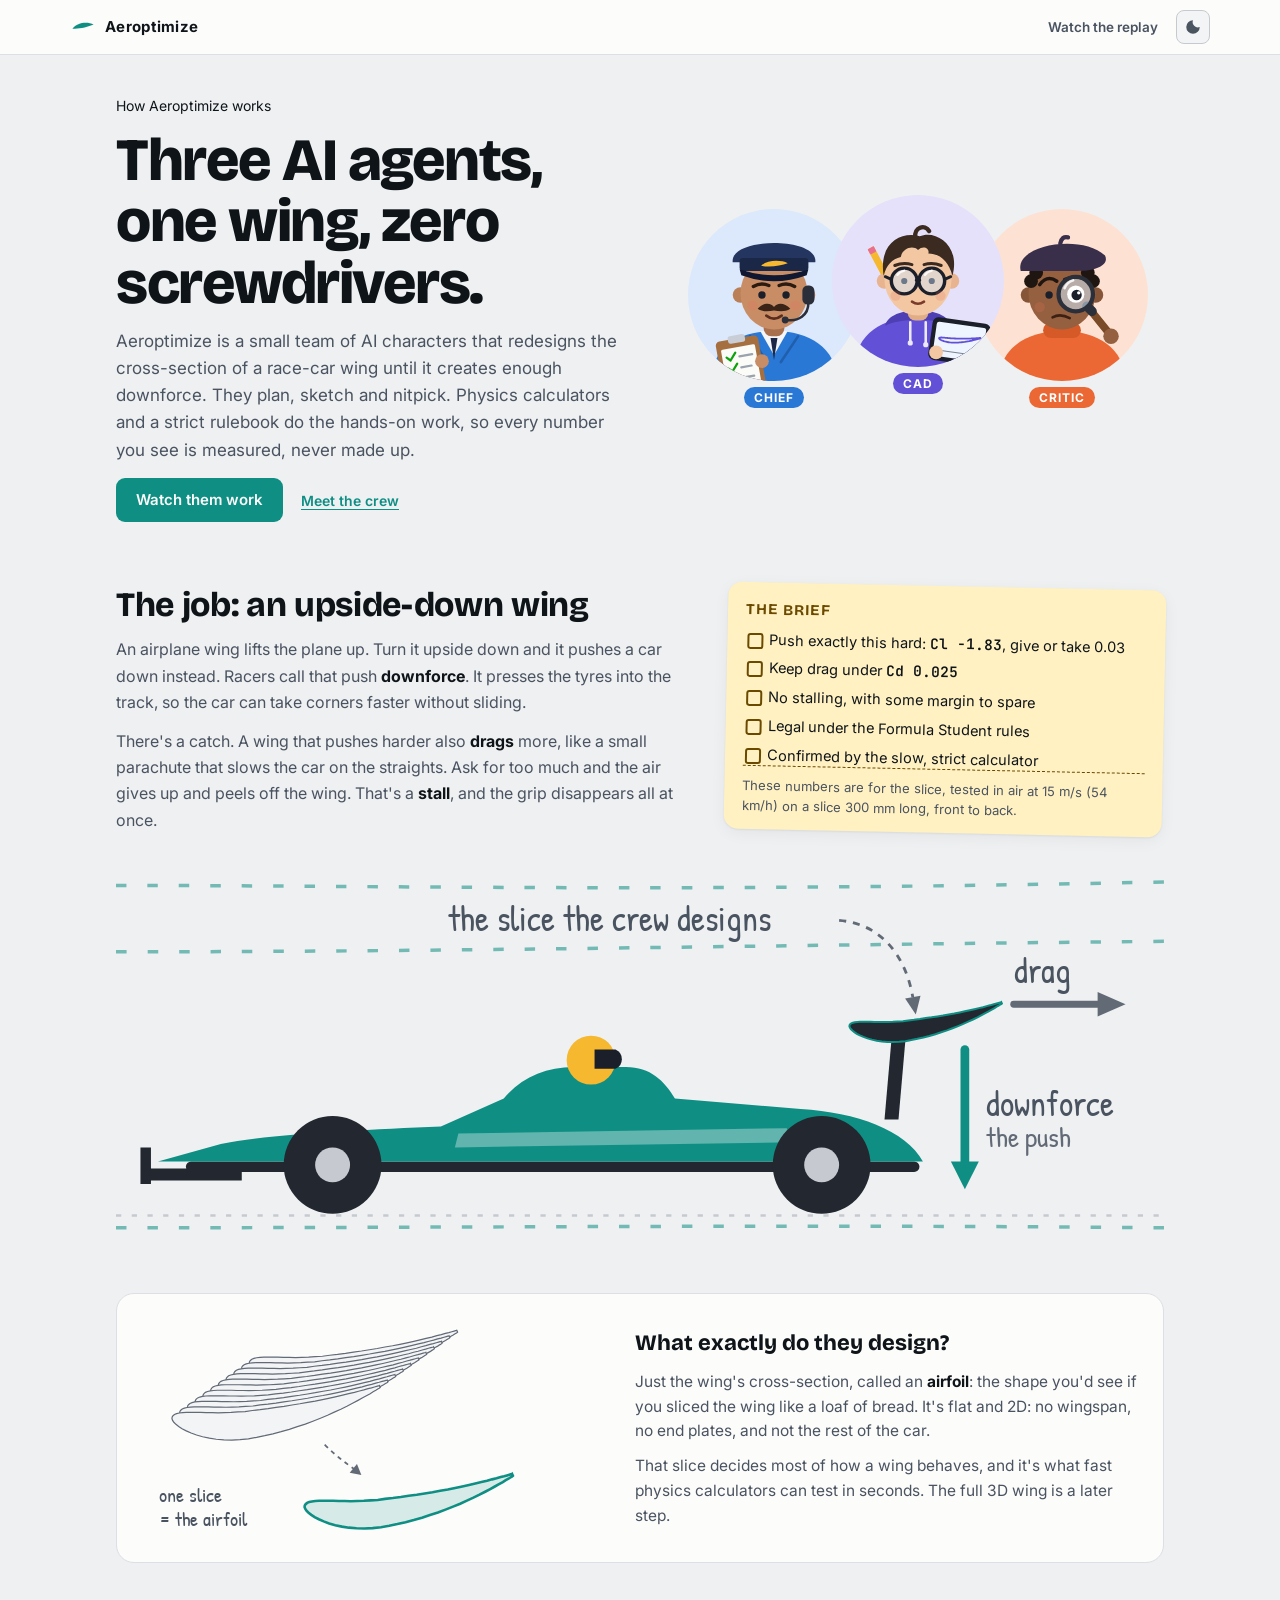
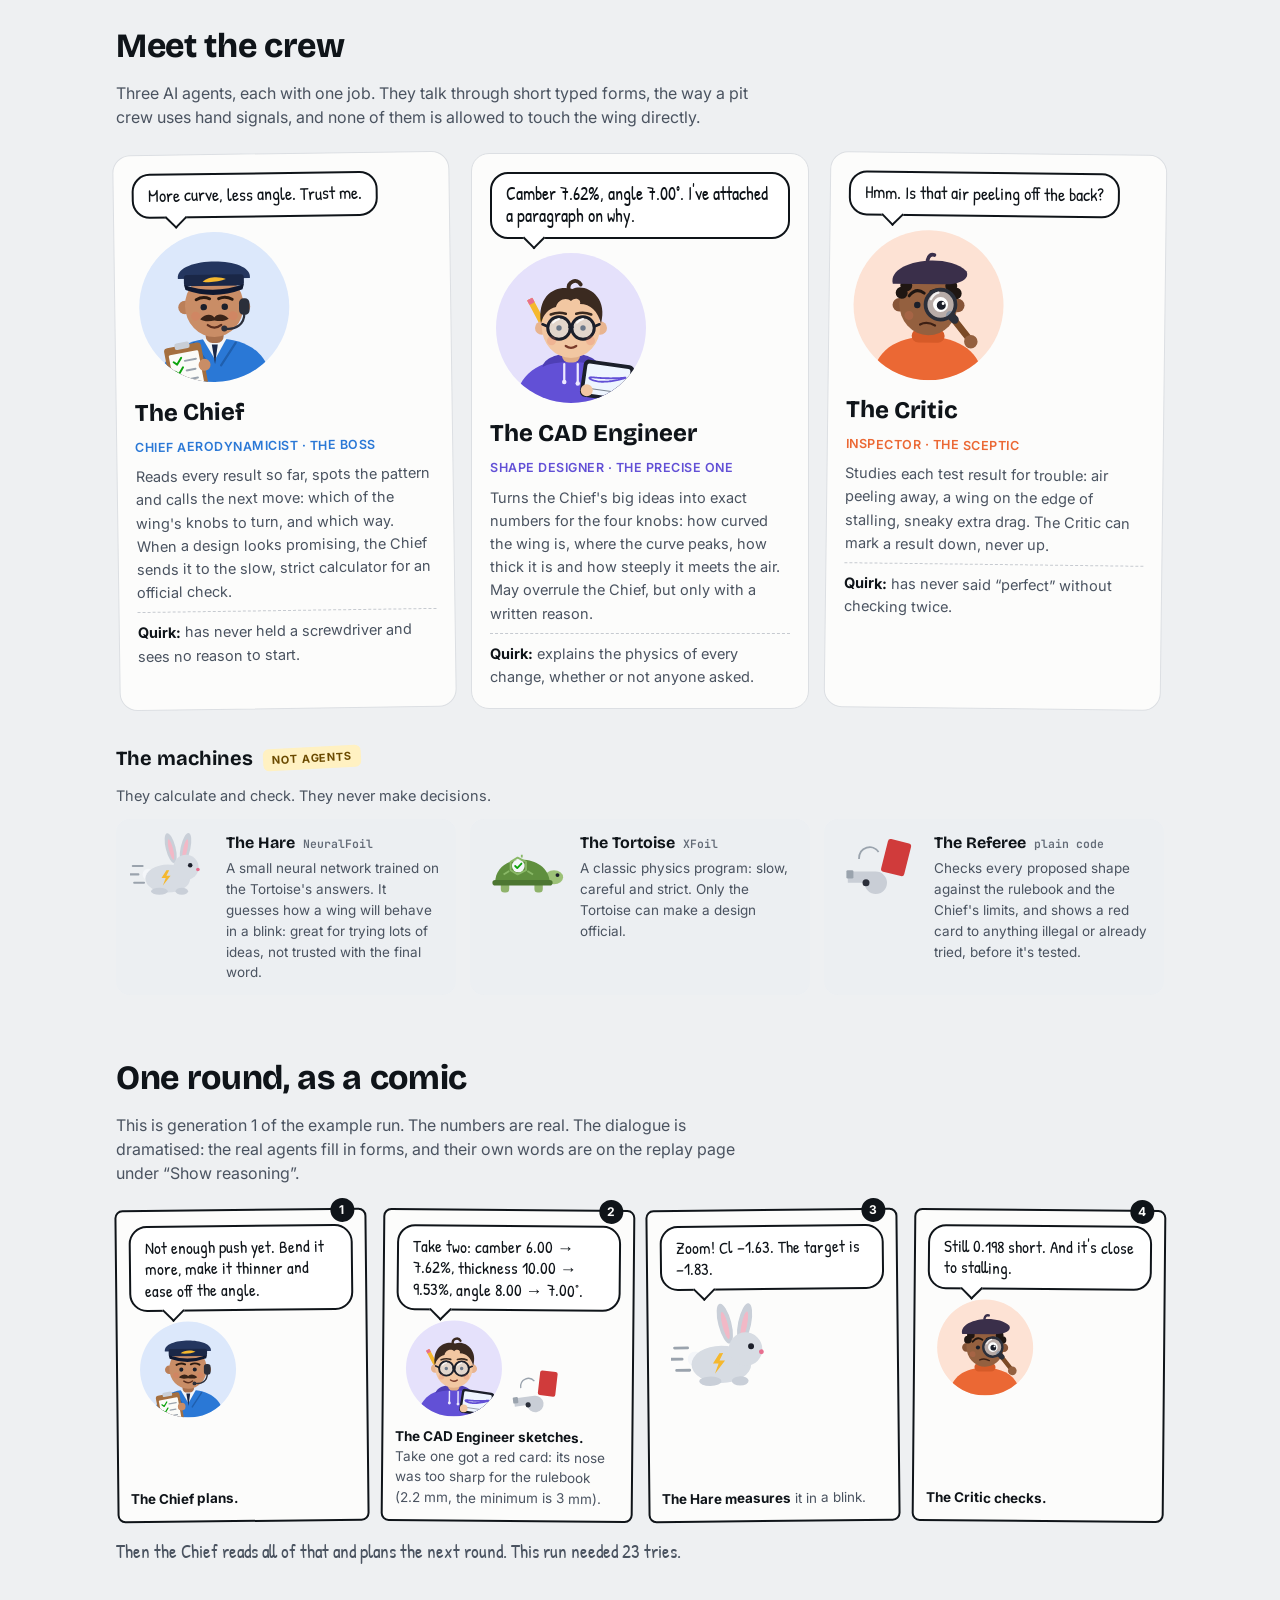
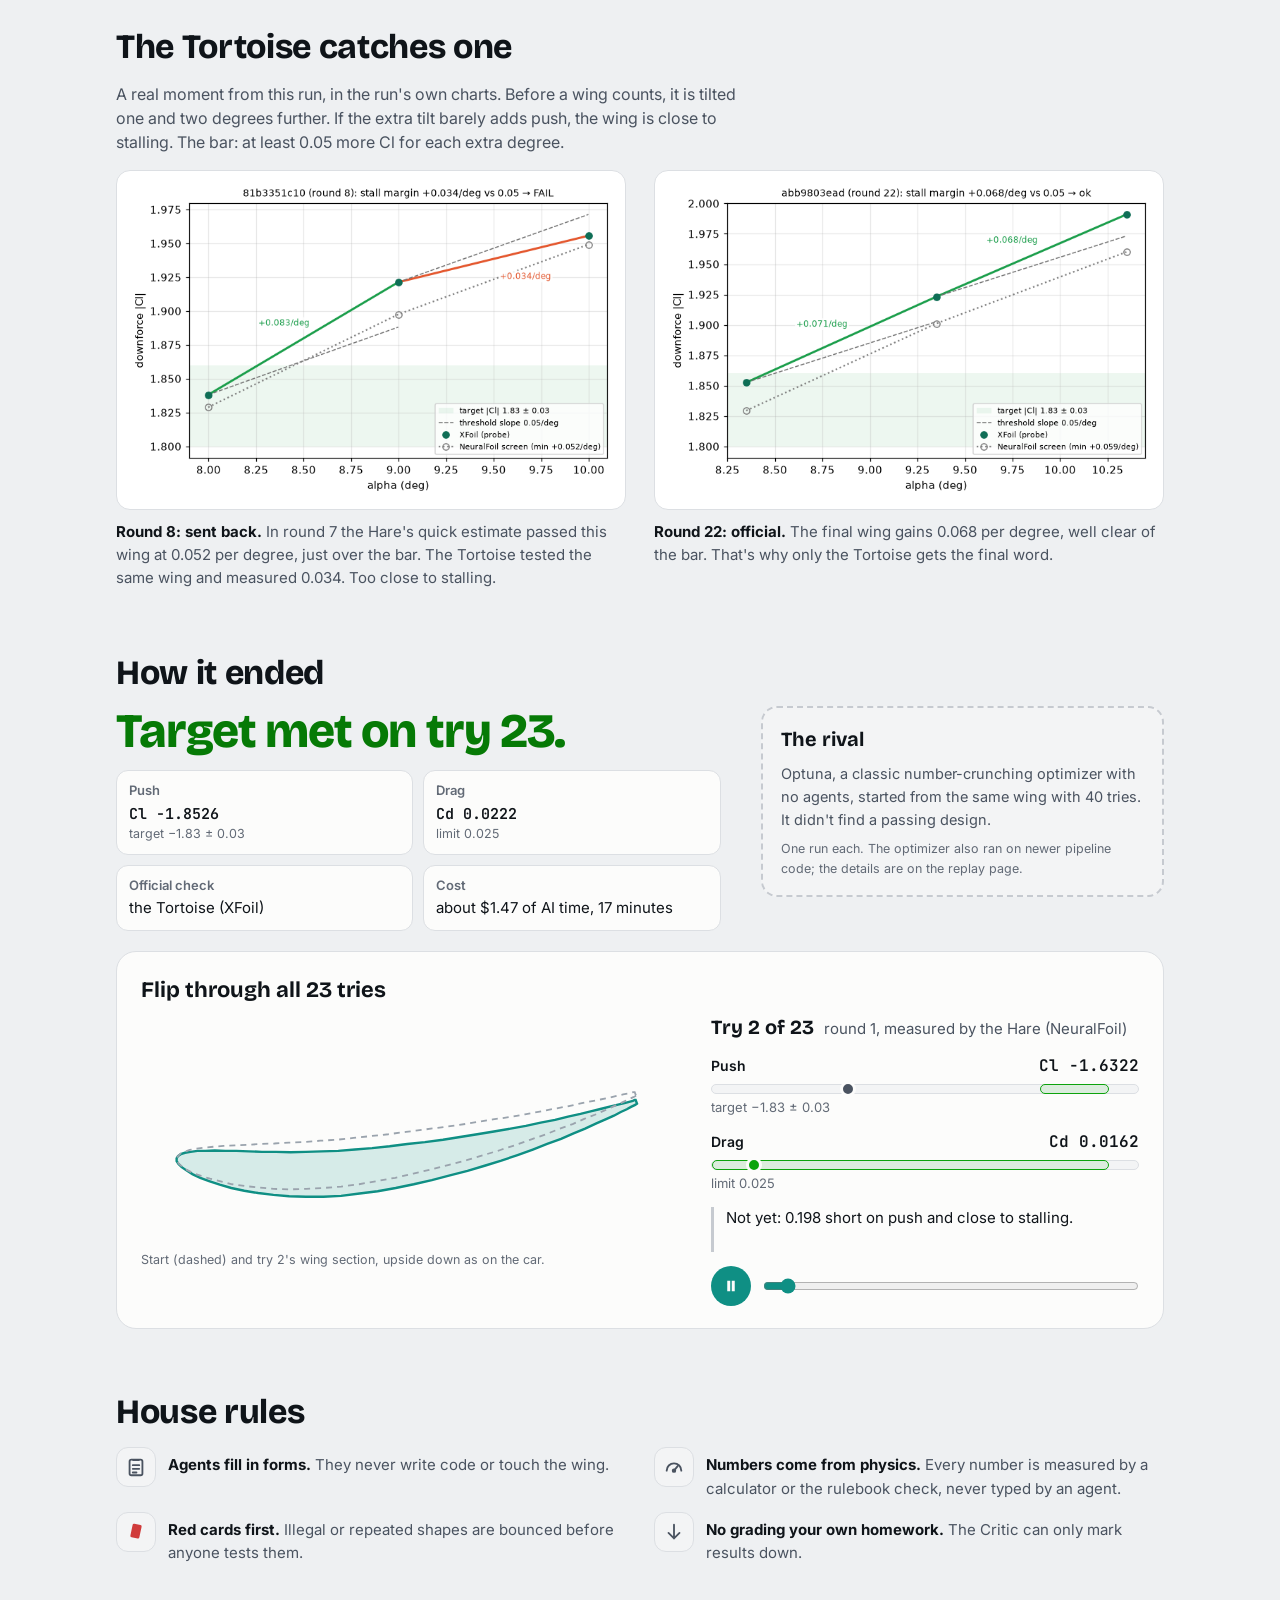
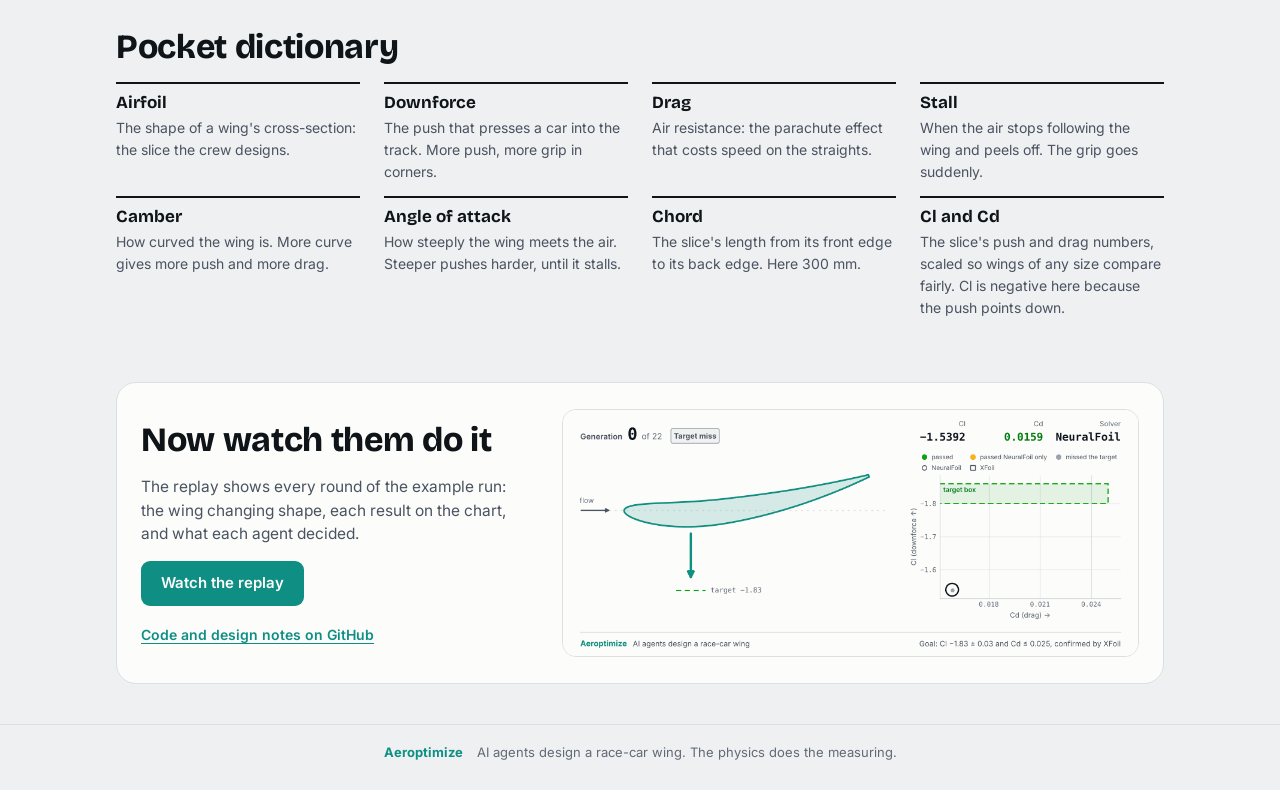
==== commit c3cb6cdb: "Home page: the lede says the wing "creates enough downforce" Was "until it pushes down by exactly th" ====
--- a/viewer/index.html
+++ b/viewer/index.html
@@ -13,8 +13,8 @@
 <link rel="preconnect" href="https://fonts.googleapis.com">
 <link rel="preconnect" href="https://fonts.gstatic.com" crossorigin>
 <link href="https://fonts.googleapis.com/css2?family=Bricolage+Grotesque:opsz,wght@12..96,500..800&family=Inter:wght@400;500;600;700&family=JetBrains+Mono:wght@500;600&family=Patrick+Hand&display=swap" rel="stylesheet">
-<link rel="stylesheet" href="style.css">
-<link rel="stylesheet" href="about.css">
+<link rel="stylesheet" href="style.css?v=d6ff3aeab9">
+<link rel="stylesheet" href="about.css?v=76e969c5fd">
 <link rel="icon" href="data:image/svg+xml,%3Csvg xmlns='http://www.w3.org/2000/svg' viewBox='0 0 32 32'%3E%3Cpath d='M3 18 C9 10 22 9 29 13 C22 16 10 19 3 18Z' fill='%2336c2b4'/%3E%3C/svg%3E">
 </head>
 <body>
@@ -185,7 +185,7 @@
       <p class="eyebrow">How Aeroptimize works</p>
       <h1 id="a-h1">Three AI agents, one wing, zero screwdrivers.</h1>
       <p class="a-lede">Aeroptimize is a small team of AI characters that redesigns the cross-section of a race-car wing
-        until it pushes down by exactly the right amount. They plan, sketch and nitpick. Physics calculators and a strict
+        until it creates enough downforce. They plan, sketch and nitpick. Physics calculators and a strict
         rulebook do the hands-on work, so every number you see is measured, never made up.</p>
       <div class="a-actions">
         <a class="go" href="replay.html">Watch them work</a>
@@ -380,13 +380,13 @@
       0.05 more Cl for each extra degree.</p>
     <div class="catch-pair">
       <figure class="plot">
-        <img src="media/stall_81b3351c10.png" width="704" height="462" loading="lazy"
+        <img src="media/stall_81b3351c10.png?v=95ffe9b8f1" width="704" height="462" loading="lazy"
           alt="Chart from round 8: push against tilt for design 81b3351c10. Between 9 and 10 degrees the Tortoise's line rises by only 0.034 per degree, below the 0.05 bar, while the Hare's dotted estimate stays just above it.">
         <figcaption><b>Round 8: sent back.</b> In round 7 the Hare's quick estimate passed this wing at 0.052 per
           degree, just over the bar. The Tortoise tested the same wing and measured 0.034. Too close to stalling.</figcaption>
       </figure>
       <figure class="plot">
-        <img src="media/stall_abb9803ead.png" width="704" height="462" loading="lazy"
+        <img src="media/stall_abb9803ead.png?v=982ecde790" width="704" height="462" loading="lazy"
           alt="Chart from round 22: push against tilt for the final design abb9803ead. The Tortoise's line keeps rising by 0.068 per degree, well over the 0.05 bar.">
         <figcaption><b>Round 22: official.</b> The final wing gains 0.068 per degree, well clear of the bar. That's
           why only the Tortoise gets the final word.</figcaption>
@@ -473,8 +473,8 @@
       </div>
     </div>
     <a class="cta-shot" href="replay.html" tabindex="-1" aria-hidden="true">
-      <img class="only-light" src="media/replay-light.gif" width="960" height="410" loading="lazy" alt="">
-      <img class="only-dark" src="media/replay-dark.gif" width="960" height="410" loading="lazy" alt="">
+      <img class="only-light" src="media/replay-light.gif?v=b1492fad8d" width="960" height="410" loading="lazy" alt="">
+      <img class="only-dark" src="media/replay-dark.gif?v=78db54097d" width="960" height="410" loading="lazy" alt="">
     </a>
   </section>
 </main>
@@ -484,7 +484,7 @@
   <span>AI agents design a race-car wing. The physics does the measuring.</span>
 </footer>
 
-<script src="about.js" defer></script>
+<script src="about.js?v=aeba3ca4ae" defer></script>
 <script>
   // Same theme switch and remembered choice as the replay page.
   (function () {
--- a/viewer/style.css
+++ b/viewer/style.css
@@ -120,8 +120,6 @@
 .chip:empty { display: none; }
 .chip::before { content: ""; width: 7px; height: 7px; border-radius: 50%; background: var(--ink-3); flex: none; }
 .chip-source.live::before { background: var(--critical); animation: pulse 1.2s infinite; }
-.chip.mock { border-color: var(--warning); color: var(--warning-ink); }
-.chip.mock::before { background: var(--warning); }
 @keyframes pulse { 50% { opacity: 0.3; } }
 .icon-btn {
   width: 34px; height: 34px; display: grid; place-items: center; border-radius: 8px; flex: none;
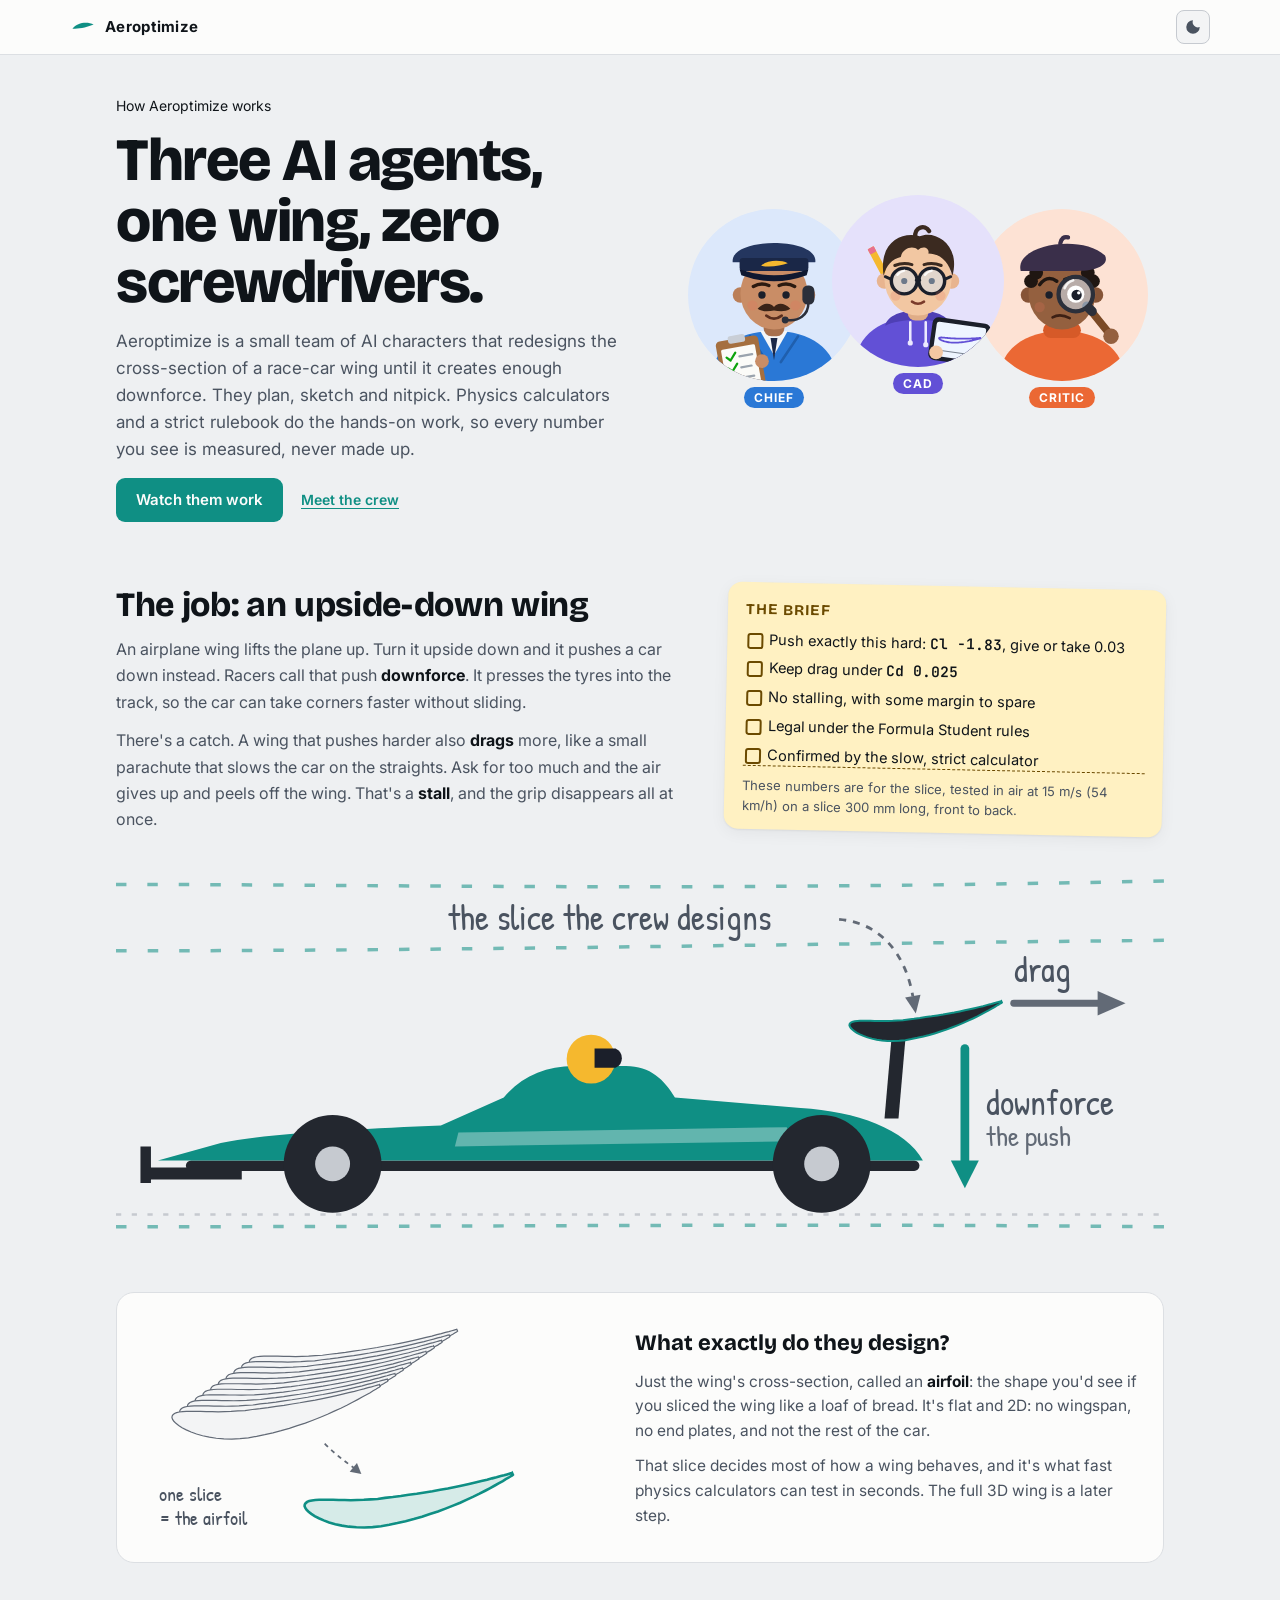
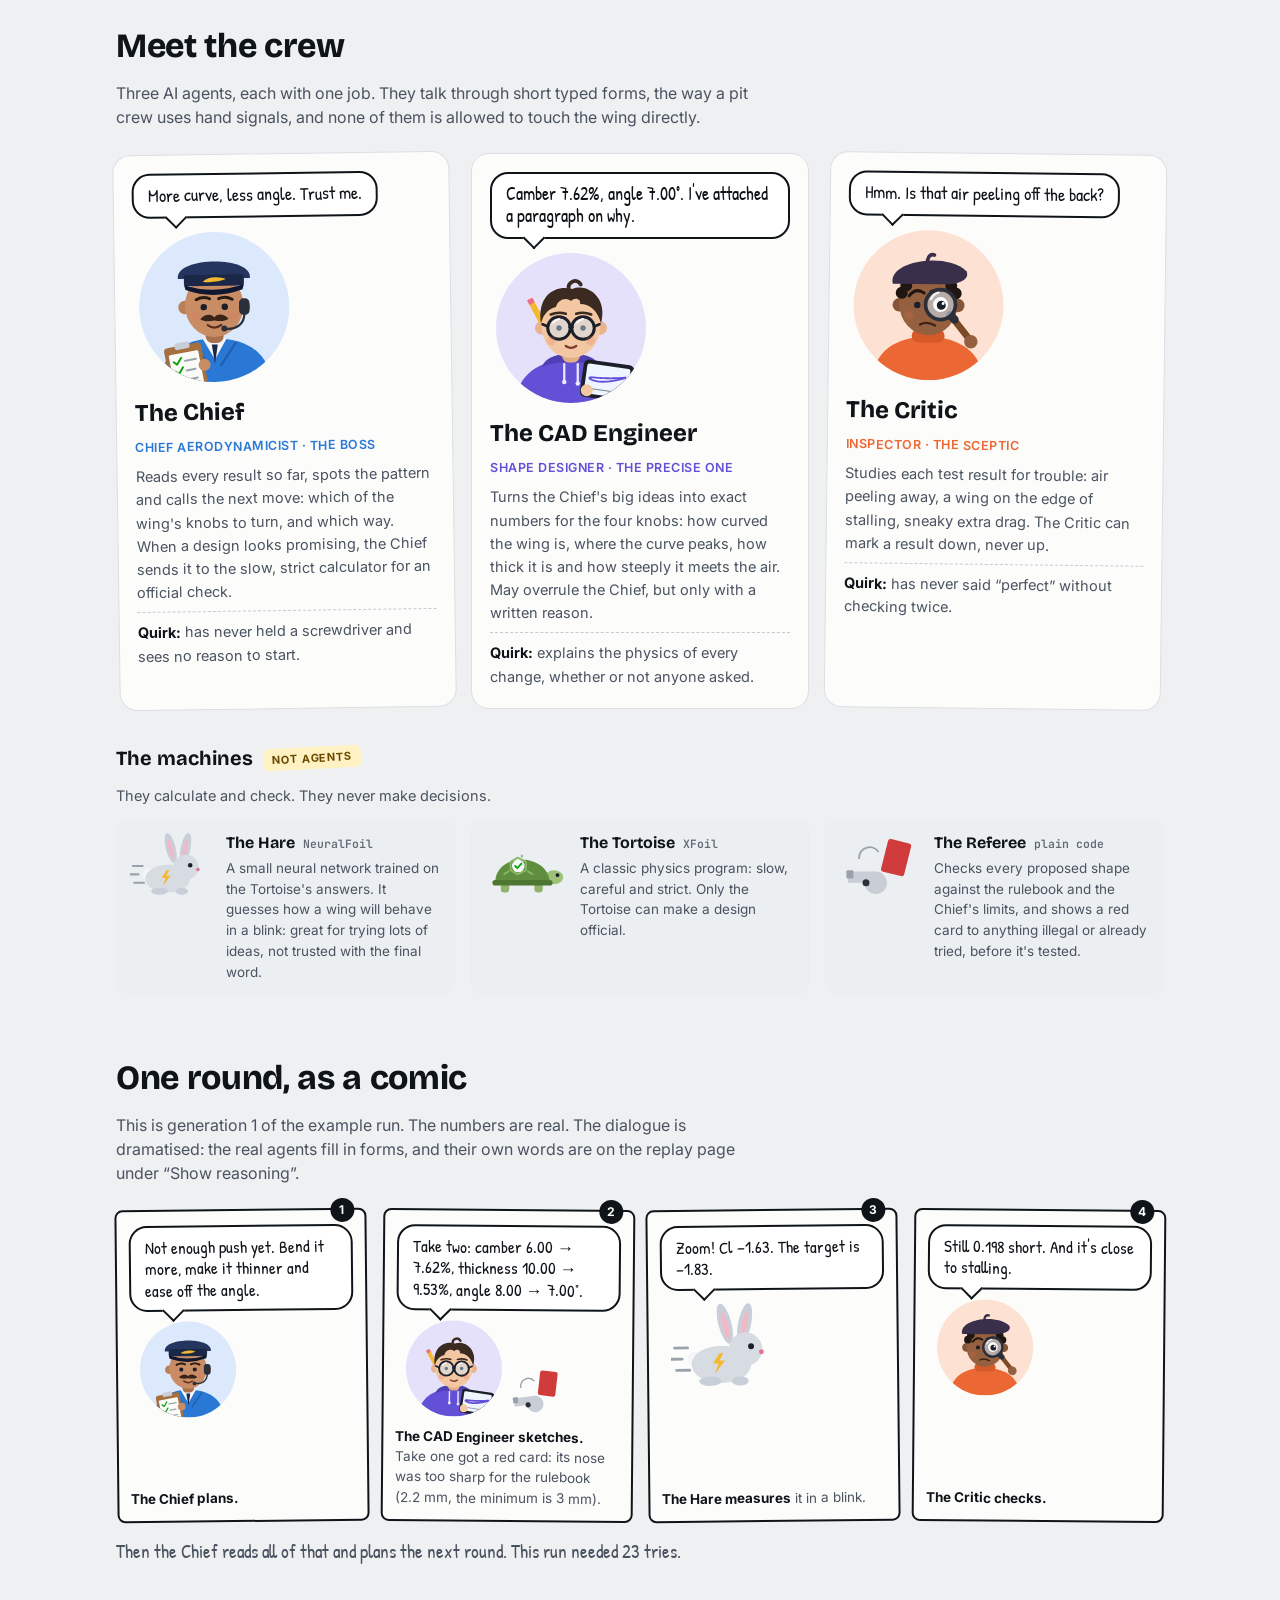
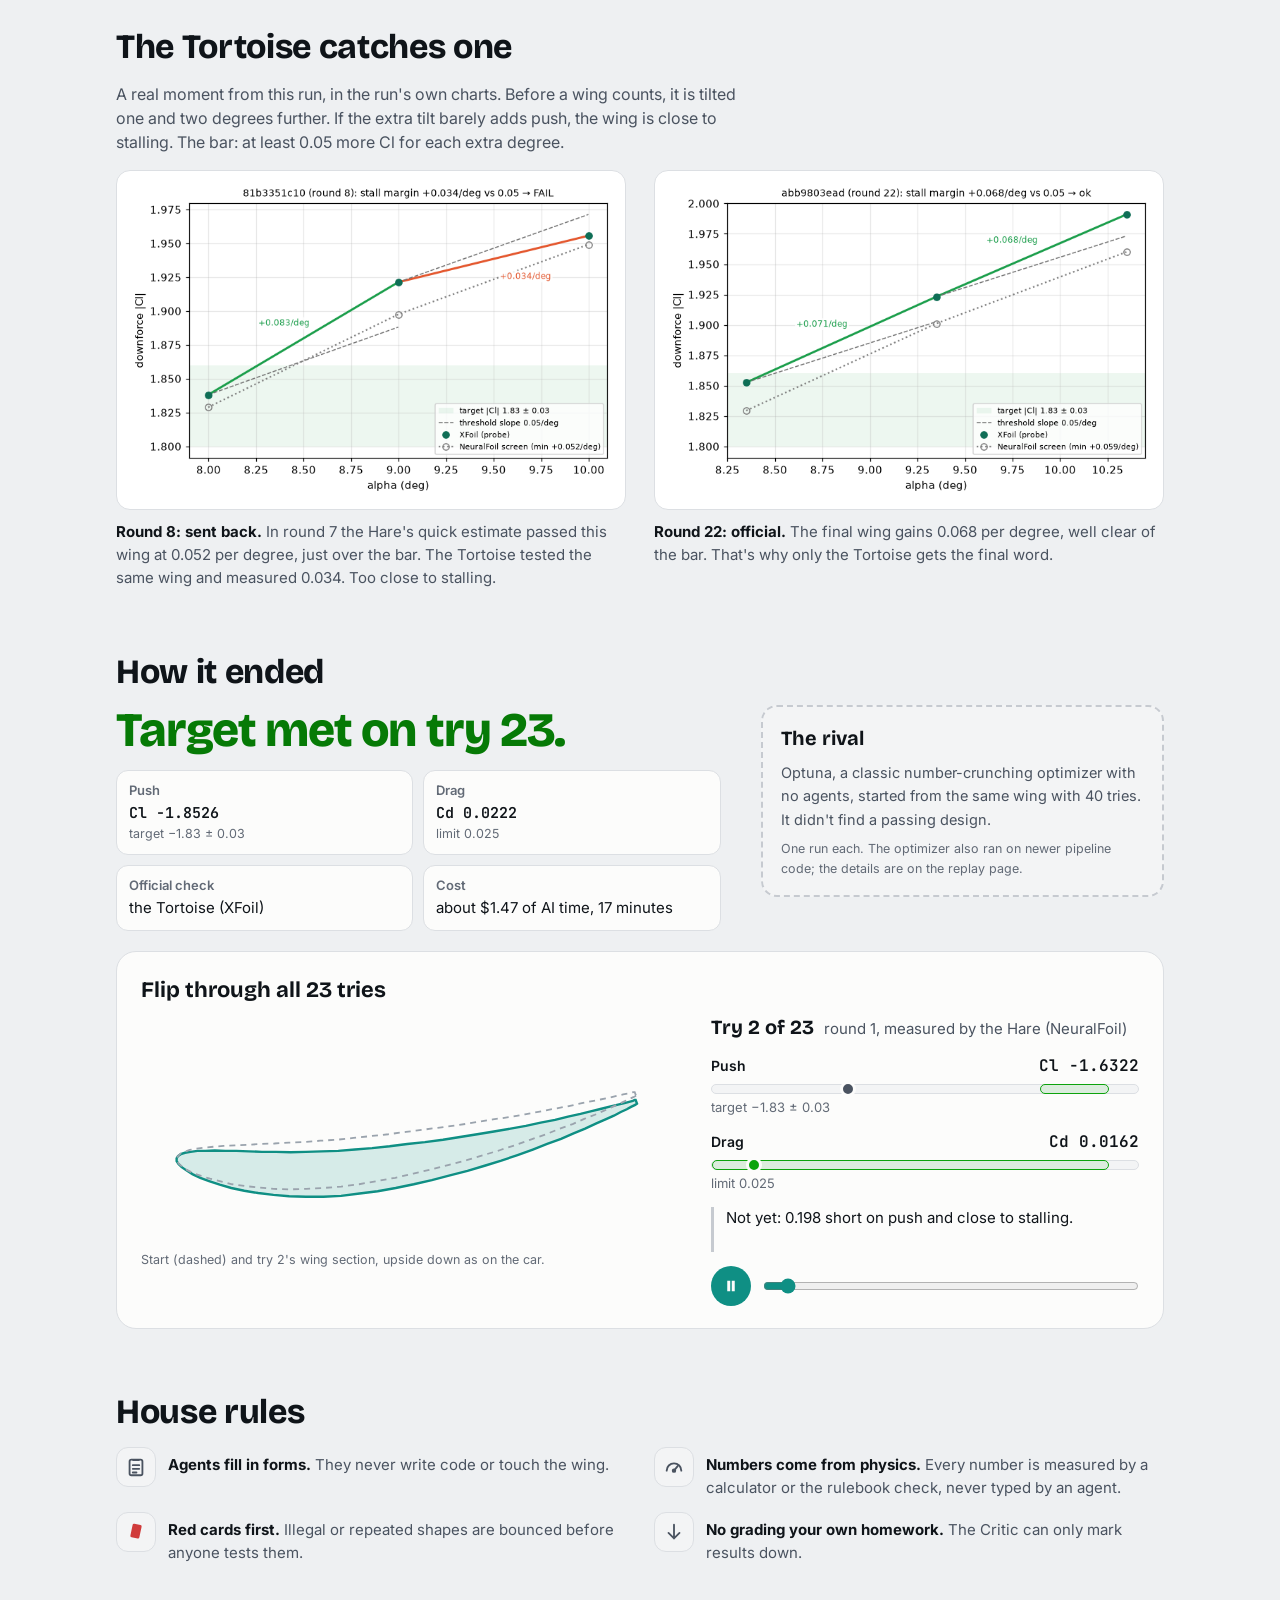
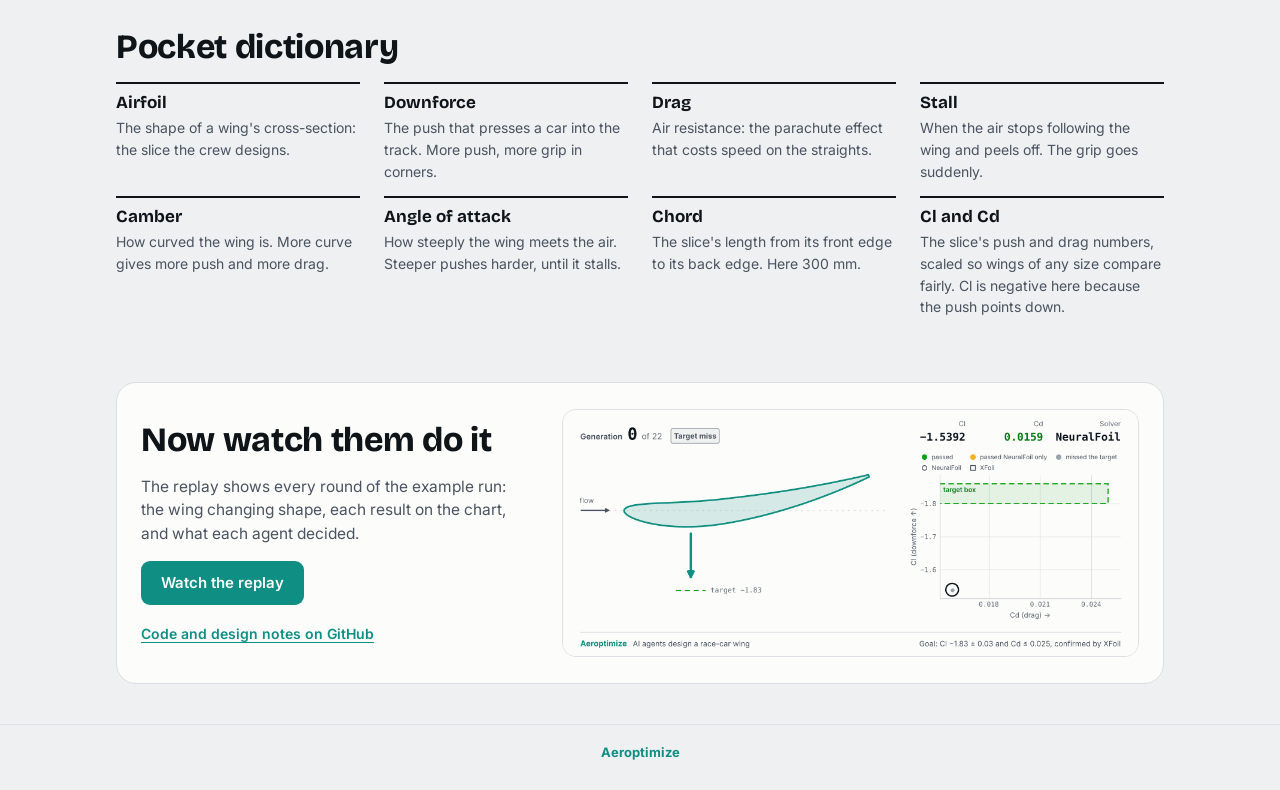
==== commit c294ecff: "Home page: drop the header's replay link and the footer tagline The hero and the closing section kee" ====
--- a/viewer/index.html
+++ b/viewer/index.html
@@ -172,7 +172,6 @@
     <span>Aeroptimize</span>
   </a>
   <div class="top-right">
-    <a class="nav-link" href="replay.html">Watch the replay</a>
     <button id="theme-toggle" class="icon-btn" title="Toggle light / dark" aria-label="Toggle light or dark theme">
       <svg viewBox="0 0 24 24" aria-hidden="true"><path d="M12 3a9 9 0 1 0 9 9 7 7 0 0 1-9-9z"/></svg>
     </button>
@@ -481,7 +480,6 @@
 
 <footer class="a-foot">
   <span class="brand-sm">Aeroptimize</span>
-  <span>AI agents design a race-car wing. The physics does the measuring.</span>
 </footer>
 
 <script src="about.js?v=aeba3ca4ae" defer></script>
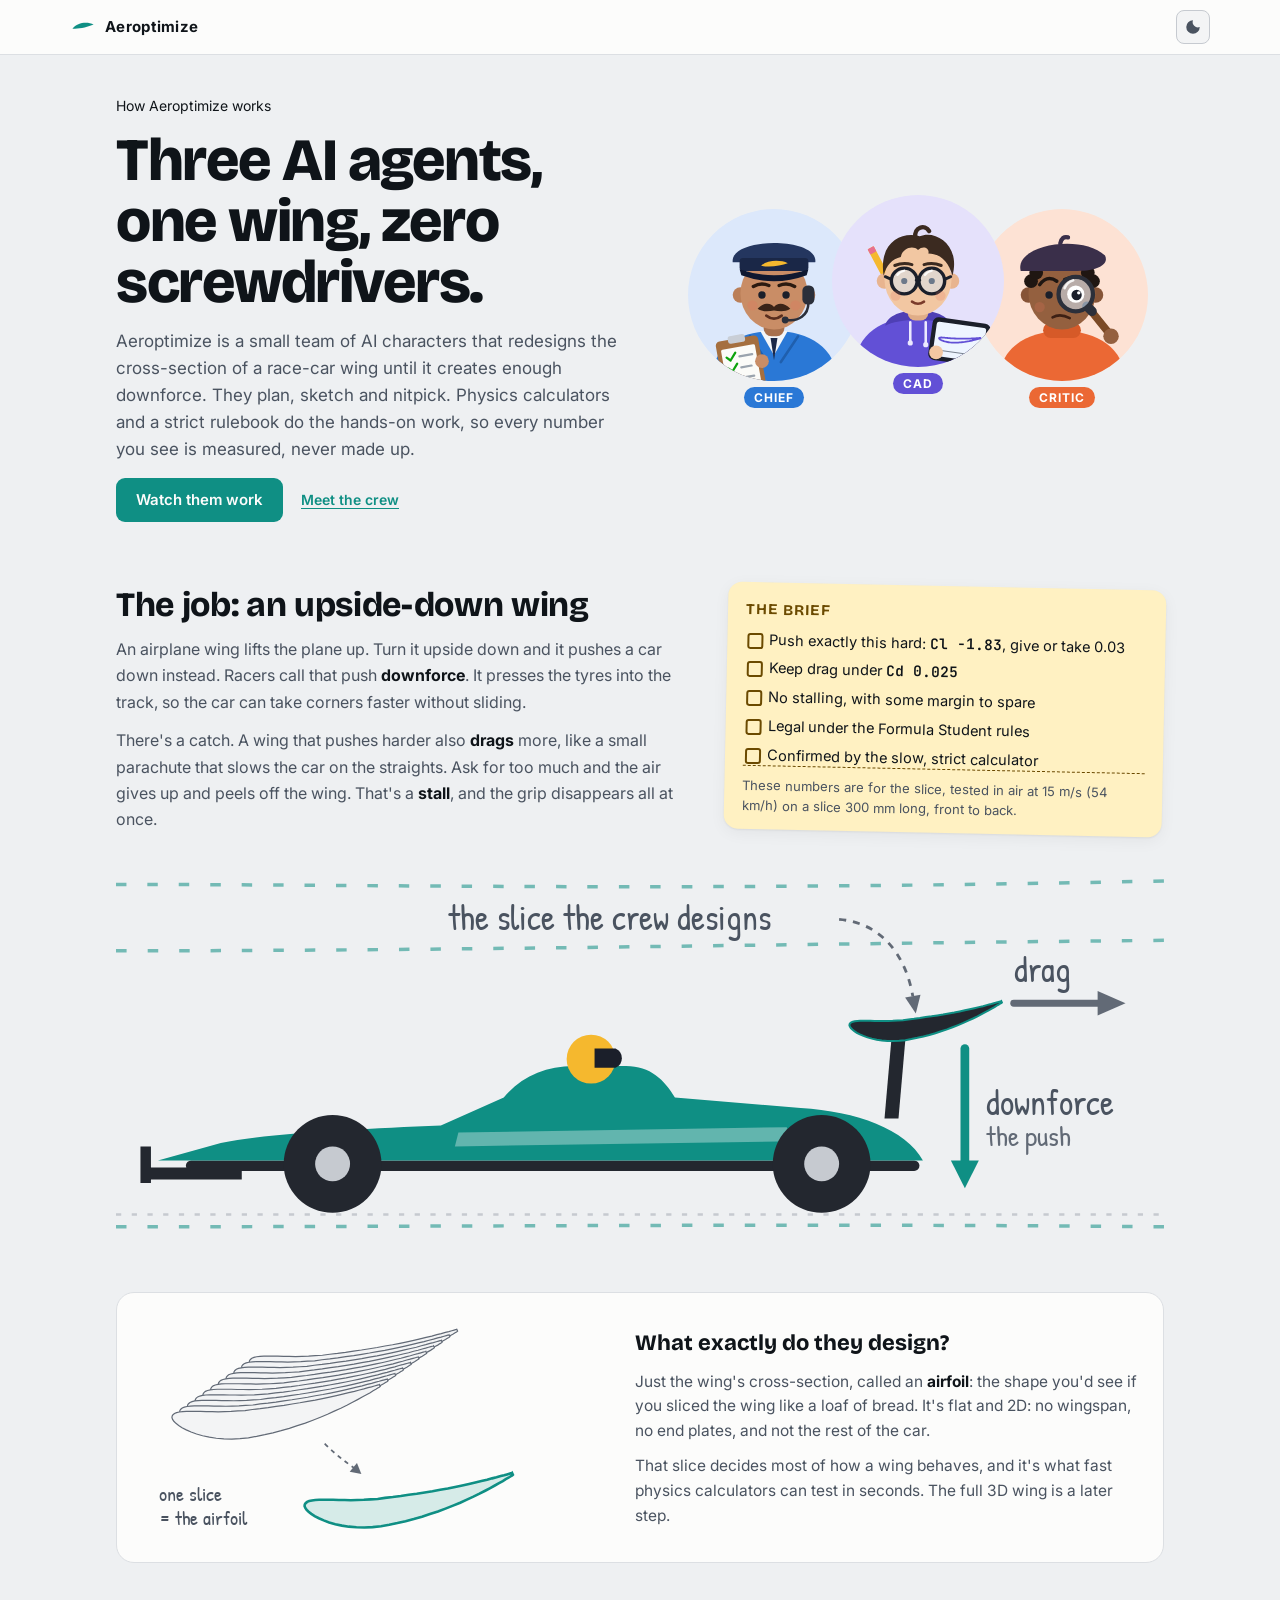
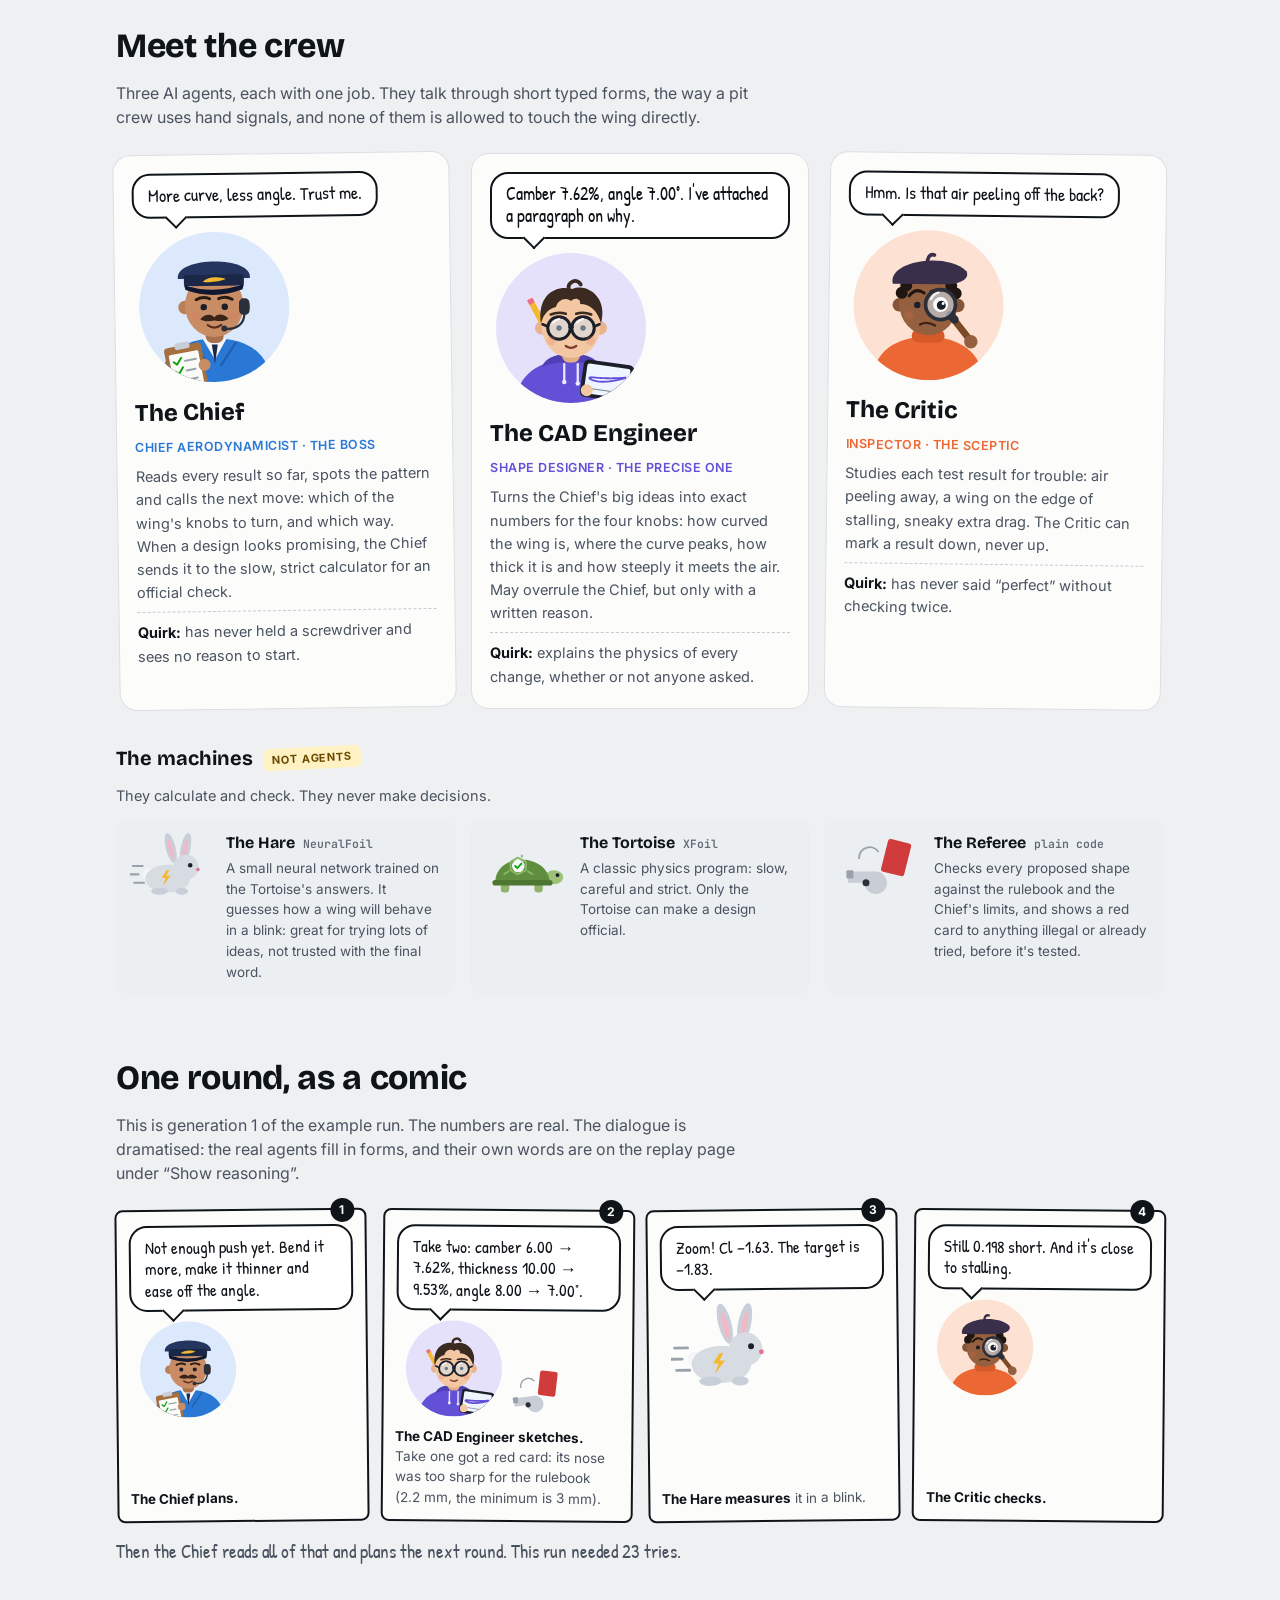
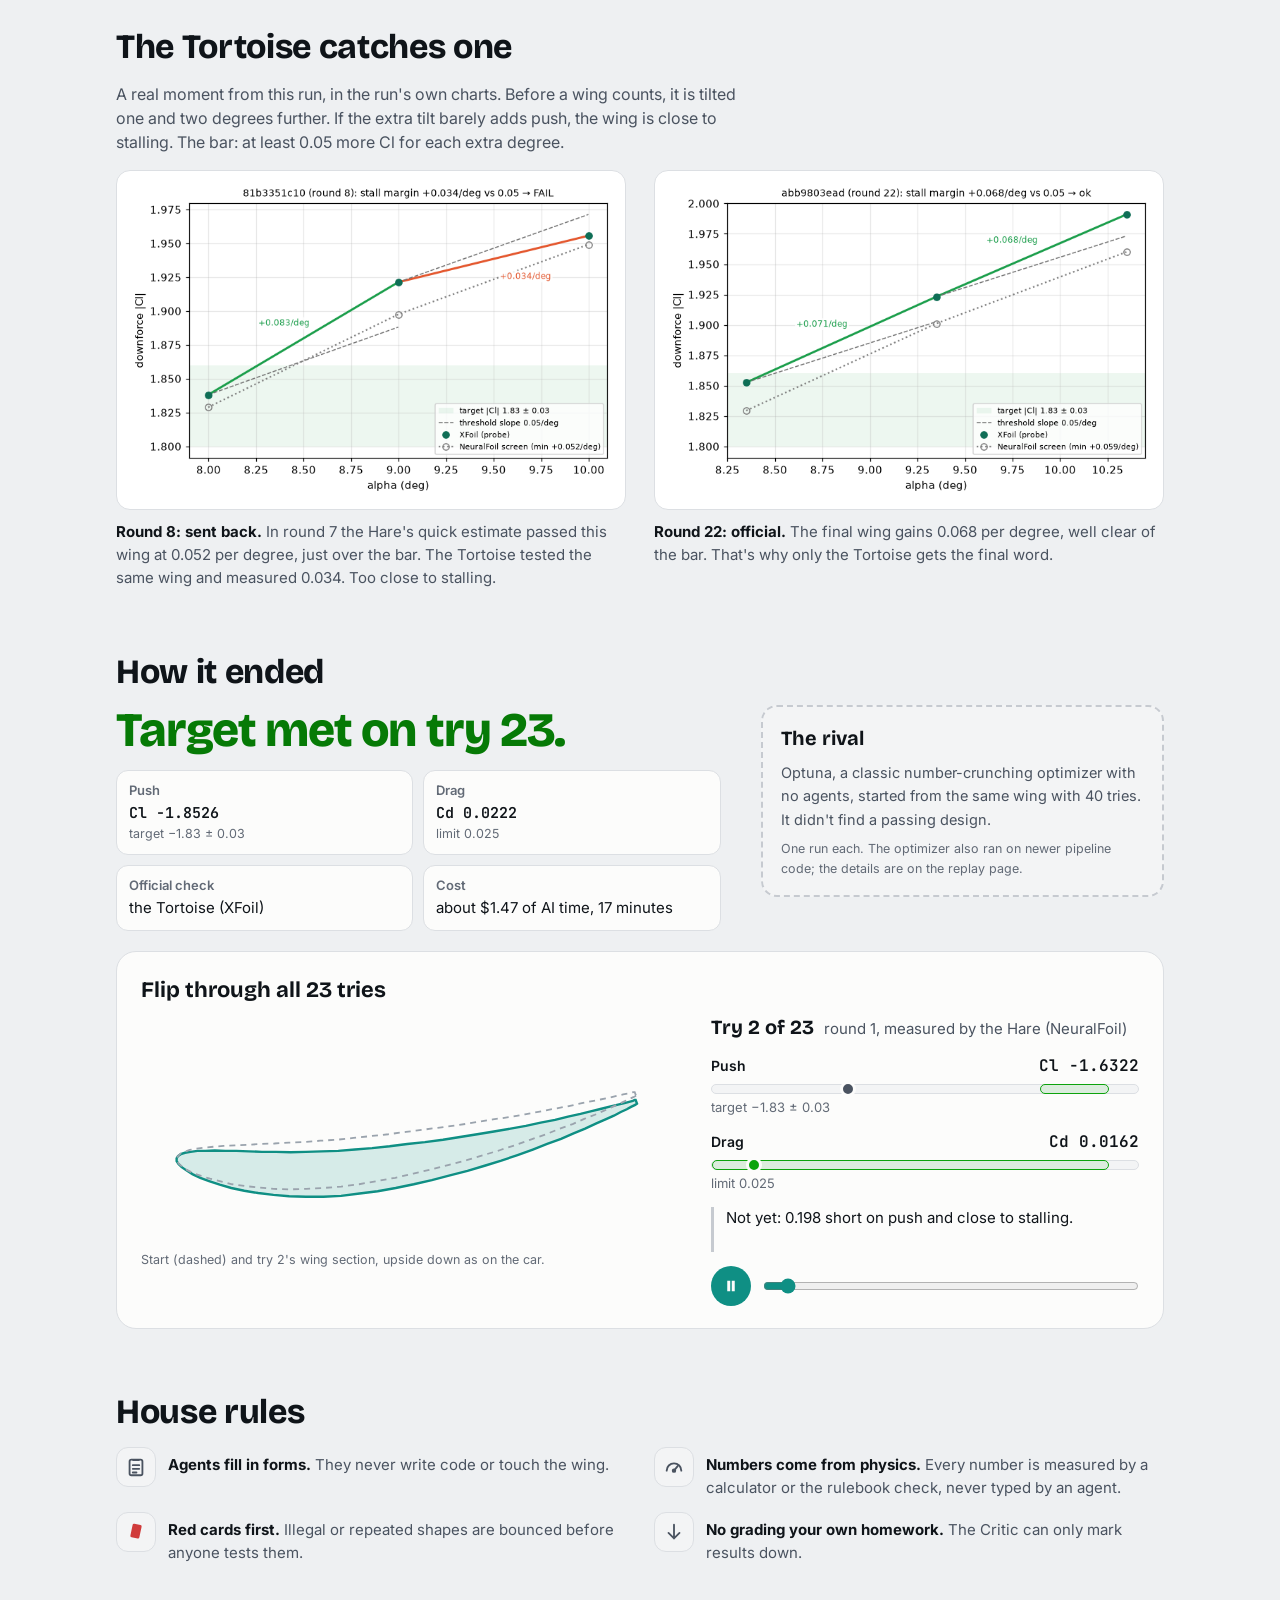
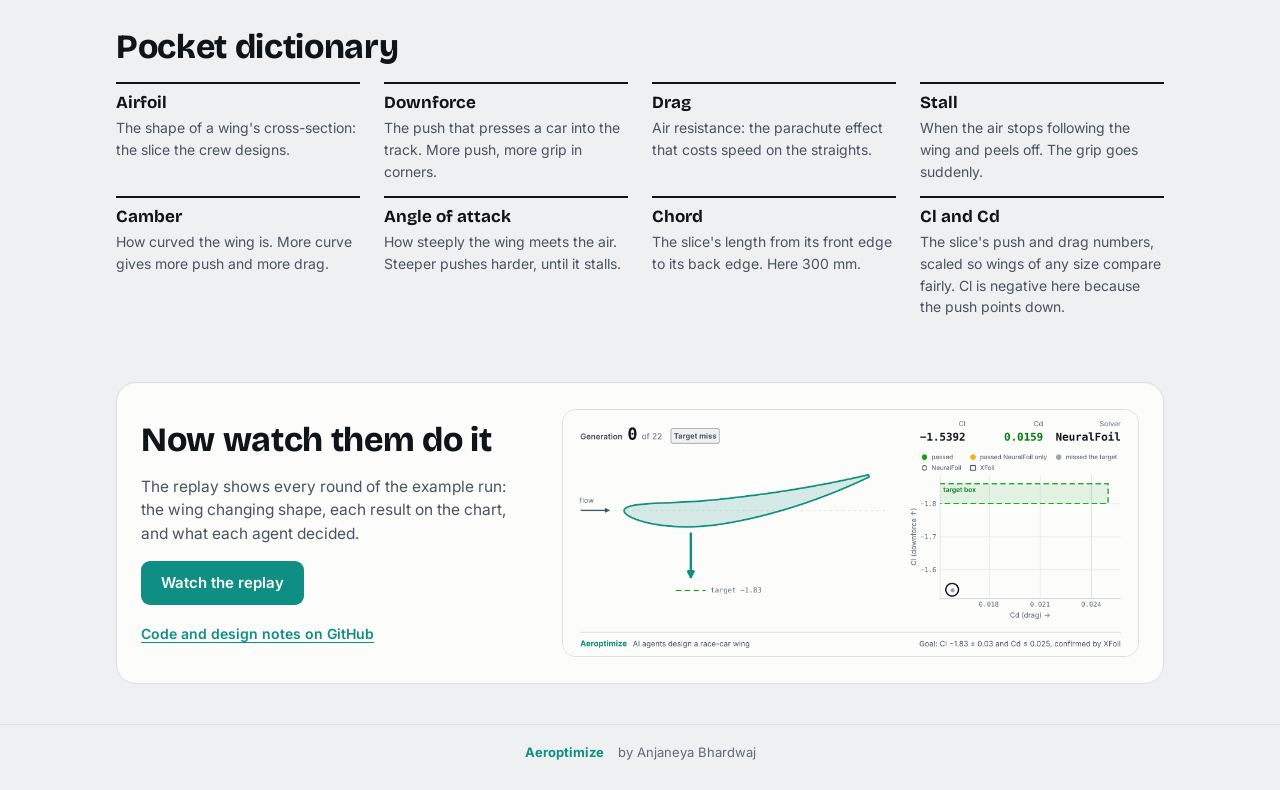
==== commit 697e9d82: "Home page: small wavy air lines drift through the side margins; name in the footer On wide screens, " ====
--- a/viewer/index.html
+++ b/viewer/index.html
@@ -14,13 +14,42 @@
 <link rel="preconnect" href="https://fonts.gstatic.com" crossorigin>
 <link href="https://fonts.googleapis.com/css2?family=Bricolage+Grotesque:opsz,wght@12..96,500..800&family=Inter:wght@400;500;600;700&family=JetBrains+Mono:wght@500;600&family=Patrick+Hand&display=swap" rel="stylesheet">
 <link rel="stylesheet" href="style.css?v=d6ff3aeab9">
-<link rel="stylesheet" href="about.css?v=76e969c5fd">
+<link rel="stylesheet" href="about.css?v=99970f6c9d">
 <link rel="icon" href="data:image/svg+xml,%3Csvg xmlns='http://www.w3.org/2000/svg' viewBox='0 0 32 32'%3E%3Cpath d='M3 18 C9 10 22 9 29 13 C22 16 10 19 3 18Z' fill='%2336c2b4'/%3E%3C/svg%3E">
 </head>
 <body>
+<!-- Air drifting past the page on wide screens: small wavy lines come in from the left, fade out behind the text
+     and come back out on the right. -->
+<div class="airflow" aria-hidden="true">
+  <svg style="--y:4.1%;--w:112px;--o:0.42;--d:16.8s;--t:-9.7s"><use href="#squiggle"/></svg>
+  <svg style="--y:6.8%;--w:59px;--o:0.22;--d:26.2s;--t:-22.5s"><use href="#squiggle"/></svg>
+  <svg style="--y:10.5%;--w:78px;--o:0.32;--d:21.2s;--t:-12.1s"><use href="#squiggle"/></svg>
+  <svg style="--y:15.1%;--w:66px;--o:0.22;--d:26.9s;--t:-15.6s"><use href="#squiggle"/></svg>
+  <svg style="--y:19.3%;--w:85px;--o:0.32;--d:19.4s;--t:-13.8s"><use href="#squiggle"/></svg>
+  <svg style="--y:23.2%;--w:100px;--o:0.42;--d:15.5s;--t:-8.2s"><use href="#squiggle"/></svg>
+  <svg style="--y:27.7%;--w:108px;--o:0.42;--d:15.8s;--t:-7.2s"><use href="#squiggle"/></svg>
+  <svg style="--y:30.5%;--w:68px;--o:0.22;--d:26.9s;--t:-21.0s"><use href="#squiggle"/></svg>
+  <svg style="--y:34.0%;--w:60px;--o:0.22;--d:28.6s;--t:-25.0s"><use href="#squiggle"/></svg>
+  <svg style="--y:39.6%;--w:83px;--o:0.32;--d:21.4s;--t:-1.6s"><use href="#squiggle"/></svg>
+  <svg style="--y:43.0%;--w:79px;--o:0.32;--d:22.0s;--t:-3.3s"><use href="#squiggle"/></svg>
+  <svg style="--y:47.0%;--w:75px;--o:0.32;--d:22.8s;--t:-1.8s"><use href="#squiggle"/></svg>
+  <svg style="--y:51.1%;--w:104px;--o:0.42;--d:15.0s;--t:-5.3s"><use href="#squiggle"/></svg>
+  <svg style="--y:55.0%;--w:68px;--o:0.22;--d:28.3s;--t:-23.8s"><use href="#squiggle"/></svg>
+  <svg style="--y:60.1%;--w:63px;--o:0.22;--d:29.5s;--t:-1.9s"><use href="#squiggle"/></svg>
+  <svg style="--y:63.6%;--w:103px;--o:0.42;--d:15.9s;--t:-15.8s"><use href="#squiggle"/></svg>
+  <svg style="--y:67.8%;--w:60px;--o:0.22;--d:29.6s;--t:-26.3s"><use href="#squiggle"/></svg>
+  <svg style="--y:70.6%;--w:108px;--o:0.42;--d:15.1s;--t:-9.2s"><use href="#squiggle"/></svg>
+  <svg style="--y:75.0%;--w:100px;--o:0.42;--d:16.3s;--t:-2.1s"><use href="#squiggle"/></svg>
+  <svg style="--y:78.4%;--w:86px;--o:0.32;--d:22.7s;--t:-11.3s"><use href="#squiggle"/></svg>
+  <svg style="--y:82.2%;--w:106px;--o:0.42;--d:15.6s;--t:-13.8s"><use href="#squiggle"/></svg>
+  <svg style="--y:87.8%;--w:69px;--o:0.22;--d:28.8s;--t:-20.3s"><use href="#squiggle"/></svg>
+  <svg style="--y:92.2%;--w:86px;--o:0.32;--d:22.8s;--t:-3.4s"><use href="#squiggle"/></svg>
+  <svg style="--y:94.2%;--w:81px;--o:0.32;--d:21.6s;--t:-0.3s"><use href="#squiggle"/></svg>
+</div>
 <!-- Characters and machines, drawn once and reused. Wing shapes are the example run's real outlines. -->
 <svg class="sprite" aria-hidden="true" focusable="false">
   <defs>
+    <symbol id="squiggle" viewBox="0 0 100 14"><path d="M2 7 C7.3 1.5 12.7 1.5 18 7 S28.7 12.5 34 7 S44.7 1.5 50 7 S60.7 12.5 66 7 S76.7 1.5 82 7 S92.7 12.5 98 7" fill="none" stroke="currentColor" stroke-width="2" stroke-linecap="round" vector-effect="non-scaling-stroke"/></symbol>
     <path id="wing-final" vector-effect="non-scaling-stroke" d="M0.991 0.141L0.990 0.140L0.986 0.137L0.979 0.133L0.970 0.127L0.957 0.120L0.943 0.111L0.925 0.101L0.905 0.090L0.883 0.078L0.859 0.065L0.832 0.051L0.803 0.037L0.772 0.023L0.740 0.008L0.706 -0.006L0.670 -0.020L0.634 -0.034L0.596 -0.046L0.558 -0.059L0.519 -0.070L0.480 -0.080L0.441 -0.089L0.402 -0.097L0.363 -0.104L0.323 -0.108L0.284 -0.110L0.246 -0.109L0.210 -0.106L0.177 -0.101L0.145 -0.094L0.116 -0.086L0.090 -0.076L0.067 -0.066L0.047 -0.056L0.031 -0.045L0.018 -0.035L0.008 -0.025L0.002 -0.016L-0.001 -0.008L0.000 0.000L0.004 0.006L0.011 0.012L0.021 0.016L0.034 0.019L0.050 0.021L0.068 0.022L0.088 0.022L0.111 0.022L0.135 0.022L0.162 0.021L0.190 0.021L0.219 0.020L0.249 0.021L0.281 0.022L0.313 0.024L0.347 0.026L0.382 0.031L0.419 0.035L0.457 0.040L0.495 0.046L0.533 0.051L0.571 0.057L0.608 0.063L0.645 0.070L0.681 0.076L0.716 0.083L0.750 0.090L0.782 0.097L0.812 0.104L0.841 0.111L0.868 0.117L0.892 0.124L0.913 0.129L0.933 0.135L0.949 0.139L0.963 0.143L0.974 0.146L0.981 0.148L0.986 0.149L0.987 0.150Z"/>
     <path id="wing-start" vector-effect="non-scaling-stroke" d="M0.992 0.135L0.990 0.134L0.986 0.132L0.979 0.129L0.969 0.124L0.956 0.118L0.941 0.111L0.923 0.103L0.903 0.094L0.880 0.085L0.855 0.074L0.827 0.064L0.798 0.052L0.766 0.041L0.733 0.029L0.699 0.018L0.663 0.007L0.626 -0.004L0.588 -0.014L0.550 -0.024L0.511 -0.033L0.472 -0.042L0.433 -0.049L0.394 -0.056L0.355 -0.061L0.317 -0.064L0.280 -0.066L0.244 -0.067L0.210 -0.066L0.178 -0.063L0.148 -0.060L0.120 -0.056L0.095 -0.050L0.072 -0.044L0.053 -0.038L0.036 -0.032L0.022 -0.025L0.012 -0.018L0.005 -0.012L0.001 -0.006L0.000 0.000L0.003 0.005L0.008 0.010L0.017 0.014L0.028 0.018L0.043 0.021L0.060 0.023L0.079 0.025L0.101 0.027L0.126 0.028L0.152 0.029L0.181 0.031L0.211 0.032L0.242 0.034L0.276 0.035L0.310 0.038L0.345 0.040L0.382 0.044L0.419 0.048L0.457 0.052L0.495 0.057L0.534 0.062L0.572 0.067L0.610 0.072L0.647 0.078L0.683 0.084L0.718 0.089L0.752 0.095L0.784 0.101L0.815 0.107L0.843 0.112L0.870 0.118L0.894 0.123L0.915 0.127L0.934 0.131L0.951 0.135L0.964 0.138L0.975 0.140L0.983 0.142L0.987 0.143L0.989 0.143Z"/>
   </defs>
@@ -480,6 +509,7 @@
 
 <footer class="a-foot">
   <span class="brand-sm">Aeroptimize</span>
+  <span>by Anjaneya Bhardwaj</span>
 </footer>
 
 <script src="about.js?v=aeba3ca4ae" defer></script>
--- a/viewer/about.css
+++ b/viewer/about.css
@@ -314,6 +314,27 @@
 }
 .brand-sm { font-weight: 700; color: var(--accent); }
 
+/* ---------- air drifting past the page (wide screens: seen in the margins only) ---------- */
+.airflow { display: none; }
+@media (min-width: 1360px) {
+  .airflow {
+    display: block; position: fixed; inset: 0; z-index: 0; pointer-events: none; overflow: hidden;
+    color: var(--accent);
+    /* full strength in the margins, gone before the text column (1080px), back after it */
+    -webkit-mask-image: linear-gradient(90deg, #000 calc(50% - 660px), transparent calc(50% - 560px),
+      transparent calc(50% + 560px), #000 calc(50% + 660px));
+    mask-image: linear-gradient(90deg, #000 calc(50% - 660px), transparent calc(50% - 560px),
+      transparent calc(50% + 560px), #000 calc(50% + 660px));
+  }
+  .top, .about, .a-foot { position: relative; z-index: 1; }
+}
+/* each line crosses the whole screen; moving it is transform-only, so the browser does it without repainting */
+.airflow svg {
+  position: absolute; left: 0; top: var(--y); width: var(--w); aspect-ratio: 100 / 14; opacity: var(--o);
+  animation: drift var(--d) linear var(--t) infinite; will-change: transform;
+}
+@keyframes drift { from { transform: translateX(-140px); } to { transform: translateX(calc(100vw + 20px)); } }
+
 /* ---------- motion: idle bob, blink, the magnifier's sway, air over the car ---------- */
 .bob { animation: bob 3.4s ease-in-out infinite; }
 .bob.d2 { animation-delay: -1.1s; }
@@ -329,6 +350,7 @@
 @keyframes sway { 50% { transform: rotate(-5deg); } }
 @media (prefers-reduced-motion: reduce) {
   .bob, .hop, .blink, .sway, .car .air path { animation: none !important; }
+  .airflow { display: none !important; }
   .member.cad .bust.bob { transform: translateY(-14px); }
   .card-c { transition: none; }
   .flip-cur, .m-mark { transition: none; }
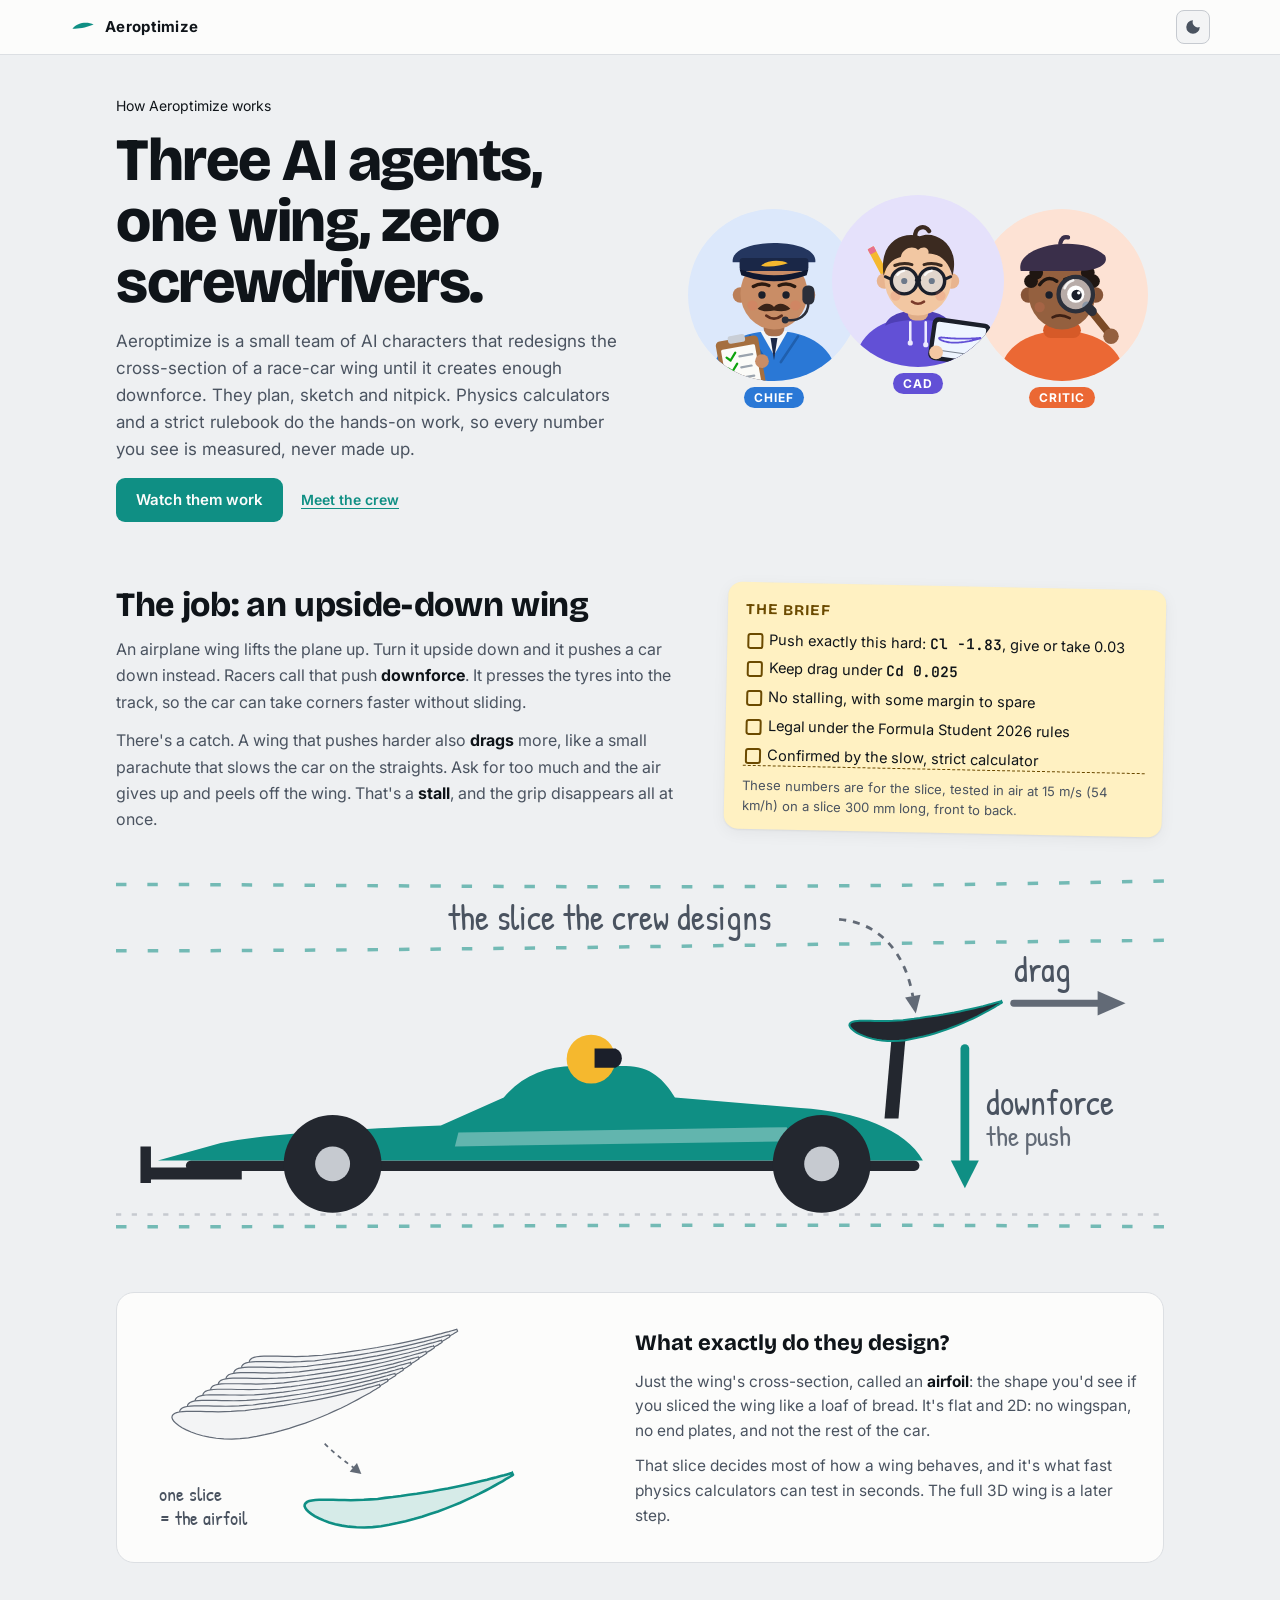
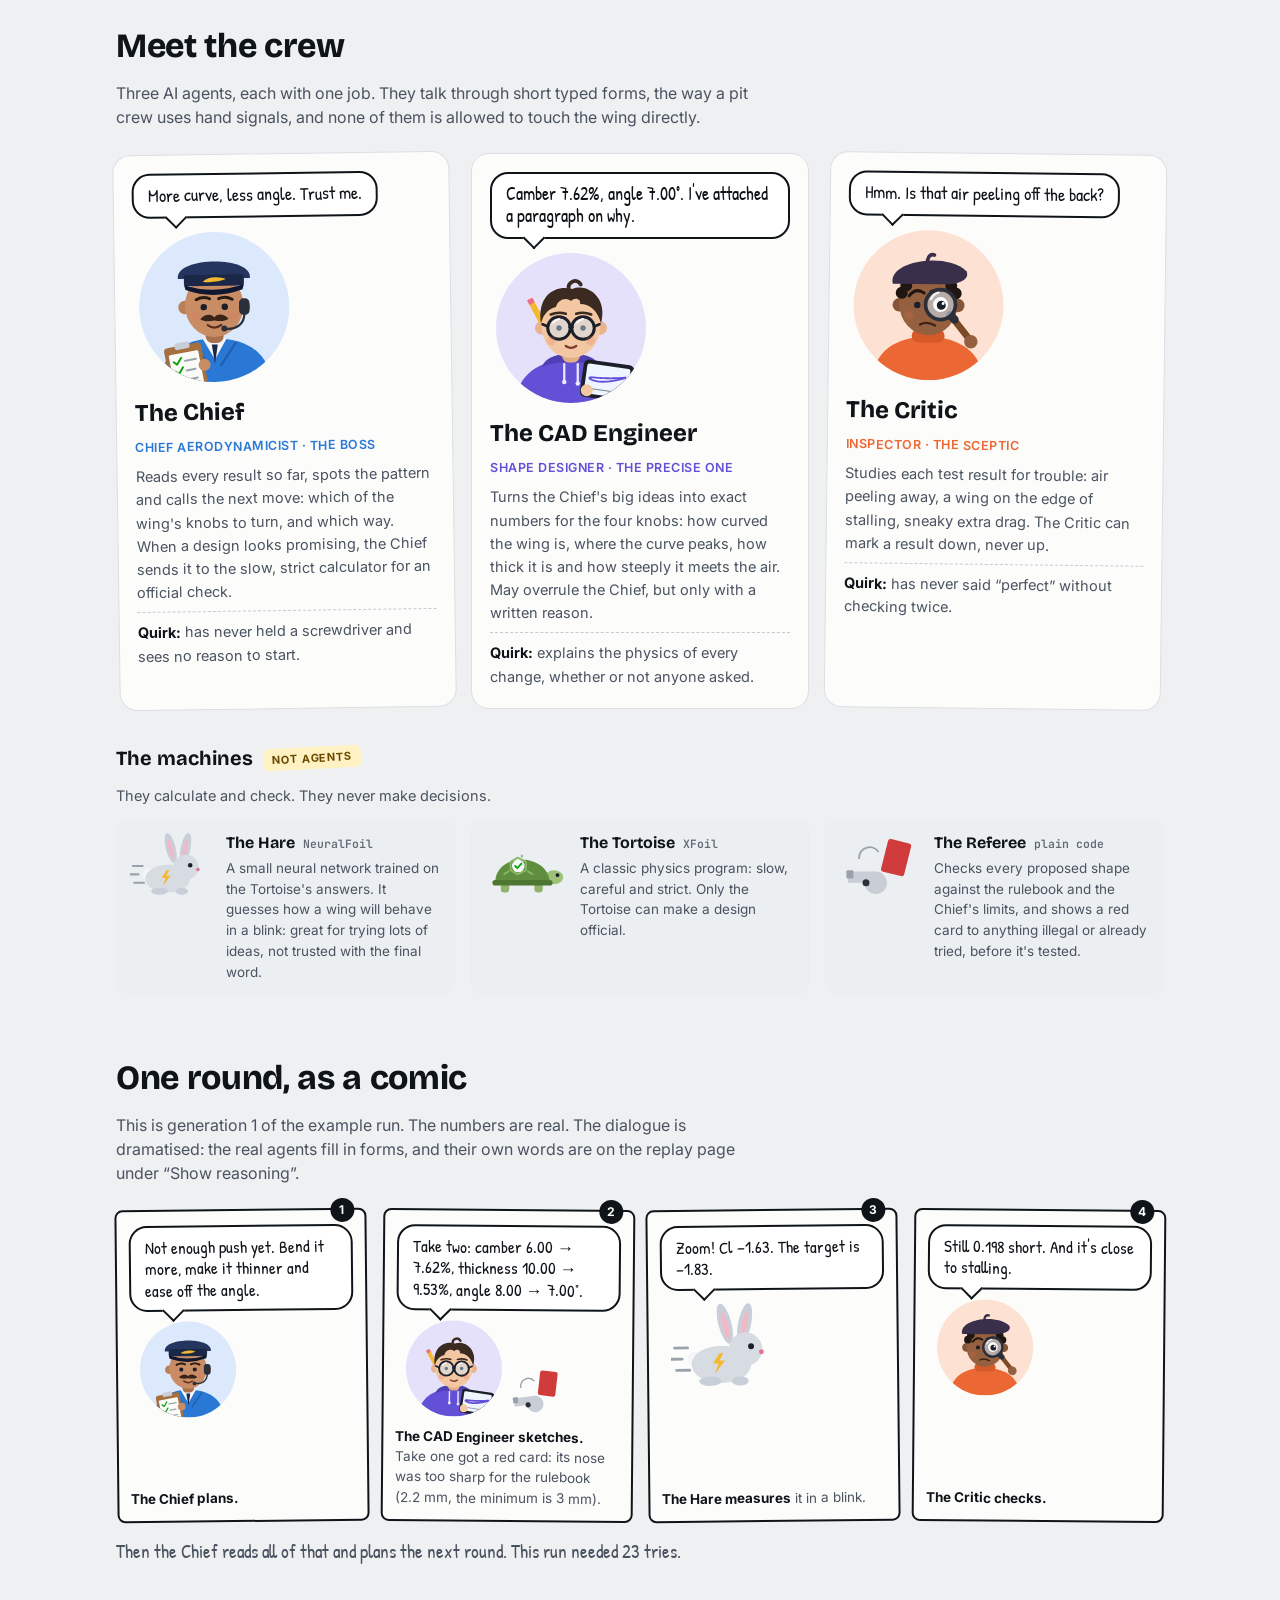
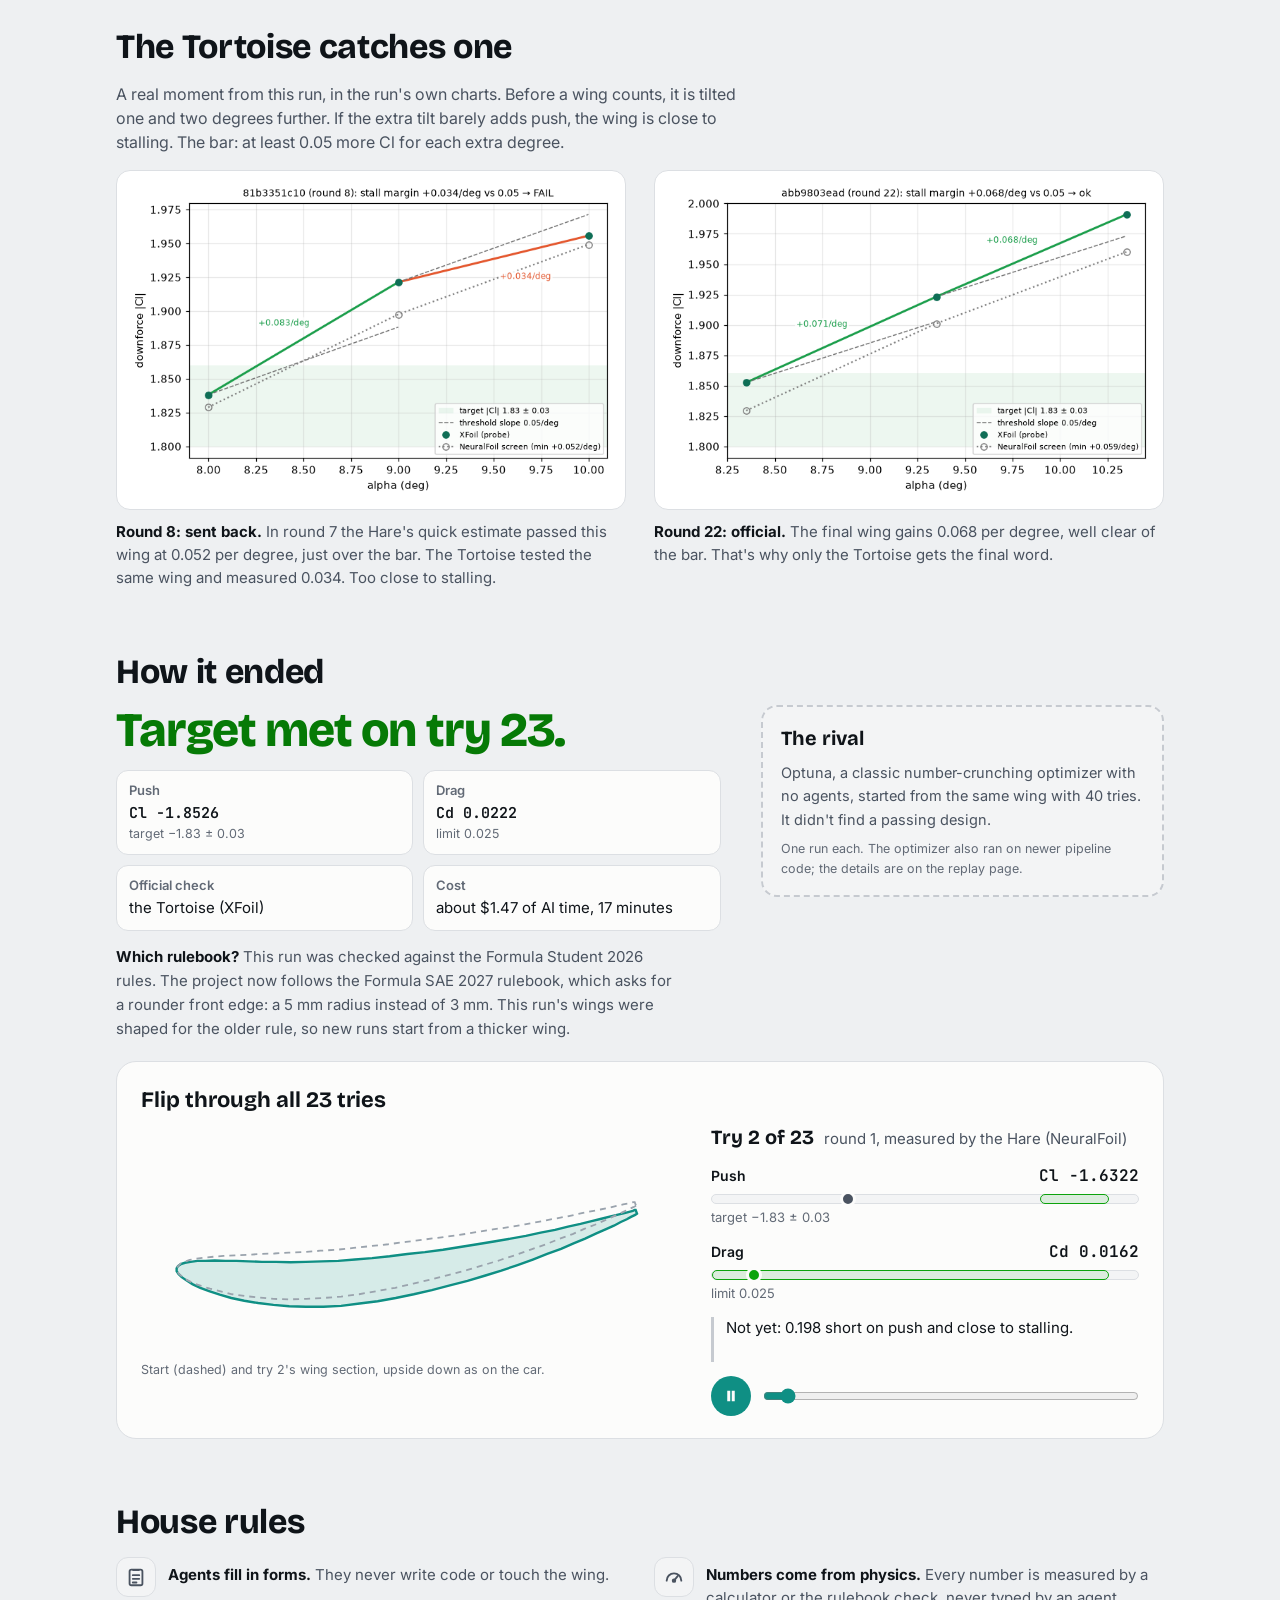
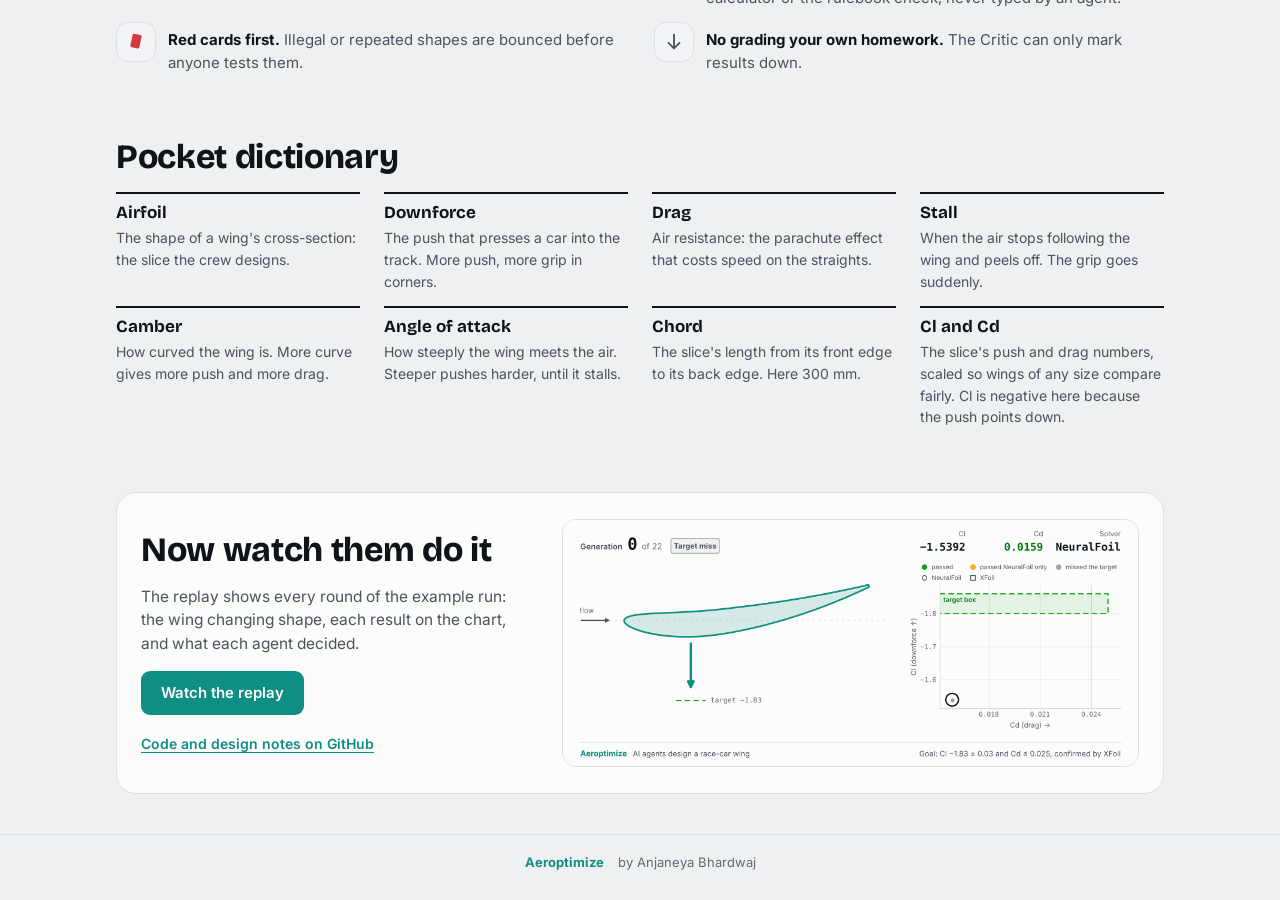
==== commit 203560d5: "Rulebook: document FSAE 2027 as the default, label the example run's FS 2026, list the check's gaps " ====
--- a/viewer/index.html
+++ b/viewer/index.html
@@ -14,7 +14,7 @@
 <link rel="preconnect" href="https://fonts.gstatic.com" crossorigin>
 <link href="https://fonts.googleapis.com/css2?family=Bricolage+Grotesque:opsz,wght@12..96,500..800&family=Inter:wght@400;500;600;700&family=JetBrains+Mono:wght@500;600&family=Patrick+Hand&display=swap" rel="stylesheet">
 <link rel="stylesheet" href="style.css?v=d6ff3aeab9">
-<link rel="stylesheet" href="about.css?v=99970f6c9d">
+<link rel="stylesheet" href="about.css?v=54cc8a2331">
 <link rel="icon" href="data:image/svg+xml,%3Csvg xmlns='http://www.w3.org/2000/svg' viewBox='0 0 32 32'%3E%3Cpath d='M3 18 C9 10 22 9 29 13 C22 16 10 19 3 18Z' fill='%2336c2b4'/%3E%3C/svg%3E">
 </head>
 <body>
@@ -242,7 +242,7 @@
         <li>Push exactly this hard: <span class="num">Cl −1.83</span>, give or take 0.03</li>
         <li>Keep drag under <span class="num">Cd 0.025</span></li>
         <li>No stalling, with some margin to spare</li>
-        <li>Legal under the Formula Student rules</li>
+        <li>Legal under the Formula Student 2026 rules</li>
         <li>Confirmed by the slow, strict calculator</li>
       </ul>
       <p class="brief-note">These numbers are for the slice, tested in air at 15 m/s (54 km/h) on a slice 300 mm long,
@@ -432,6 +432,9 @@
         <div><dt>Official check</dt><dd>the Tortoise (XFoil)</dd></div>
         <div><dt>Cost</dt><dd>about $1.47 of AI time, 17 minutes</dd></div>
       </dl>
+      <p class="rulebook-note"><b>Which rulebook?</b> This run was checked against the Formula Student 2026 rules. The
+        project now follows the Formula SAE 2027 rulebook, which asks for a rounder front edge: a 5 mm radius instead
+        of 3 mm. This run's wings were shaped for the older rule, so new runs start from a thicker wing.</p>
     </div>
     <aside class="rival" aria-labelledby="h-rival">
       <h3 id="h-rival">The rival</h3>
--- a/viewer/about.css
+++ b/viewer/about.css
@@ -218,6 +218,8 @@
 .score dt { font-size: 13px; color: var(--ink-3); font-weight: 600; }
 .score dd { margin: 2px 0 0; font-size: 15px; color: var(--ink); }
 .score .vs { display: block; font-size: 12.5px; color: var(--ink-3); }
+.rulebook-note { font-size: 15px; line-height: 1.6; color: var(--ink-2); max-width: 62ch; }
+.rulebook-note b { color: var(--ink); }
 /* the run's own stall charts */
 .catch-pair { display: grid; grid-template-columns: repeat(2, minmax(0, 1fr)); gap: 20px 28px; }
 .plot { margin: 0; display: flex; flex-direction: column; gap: 10px; min-width: 0; }
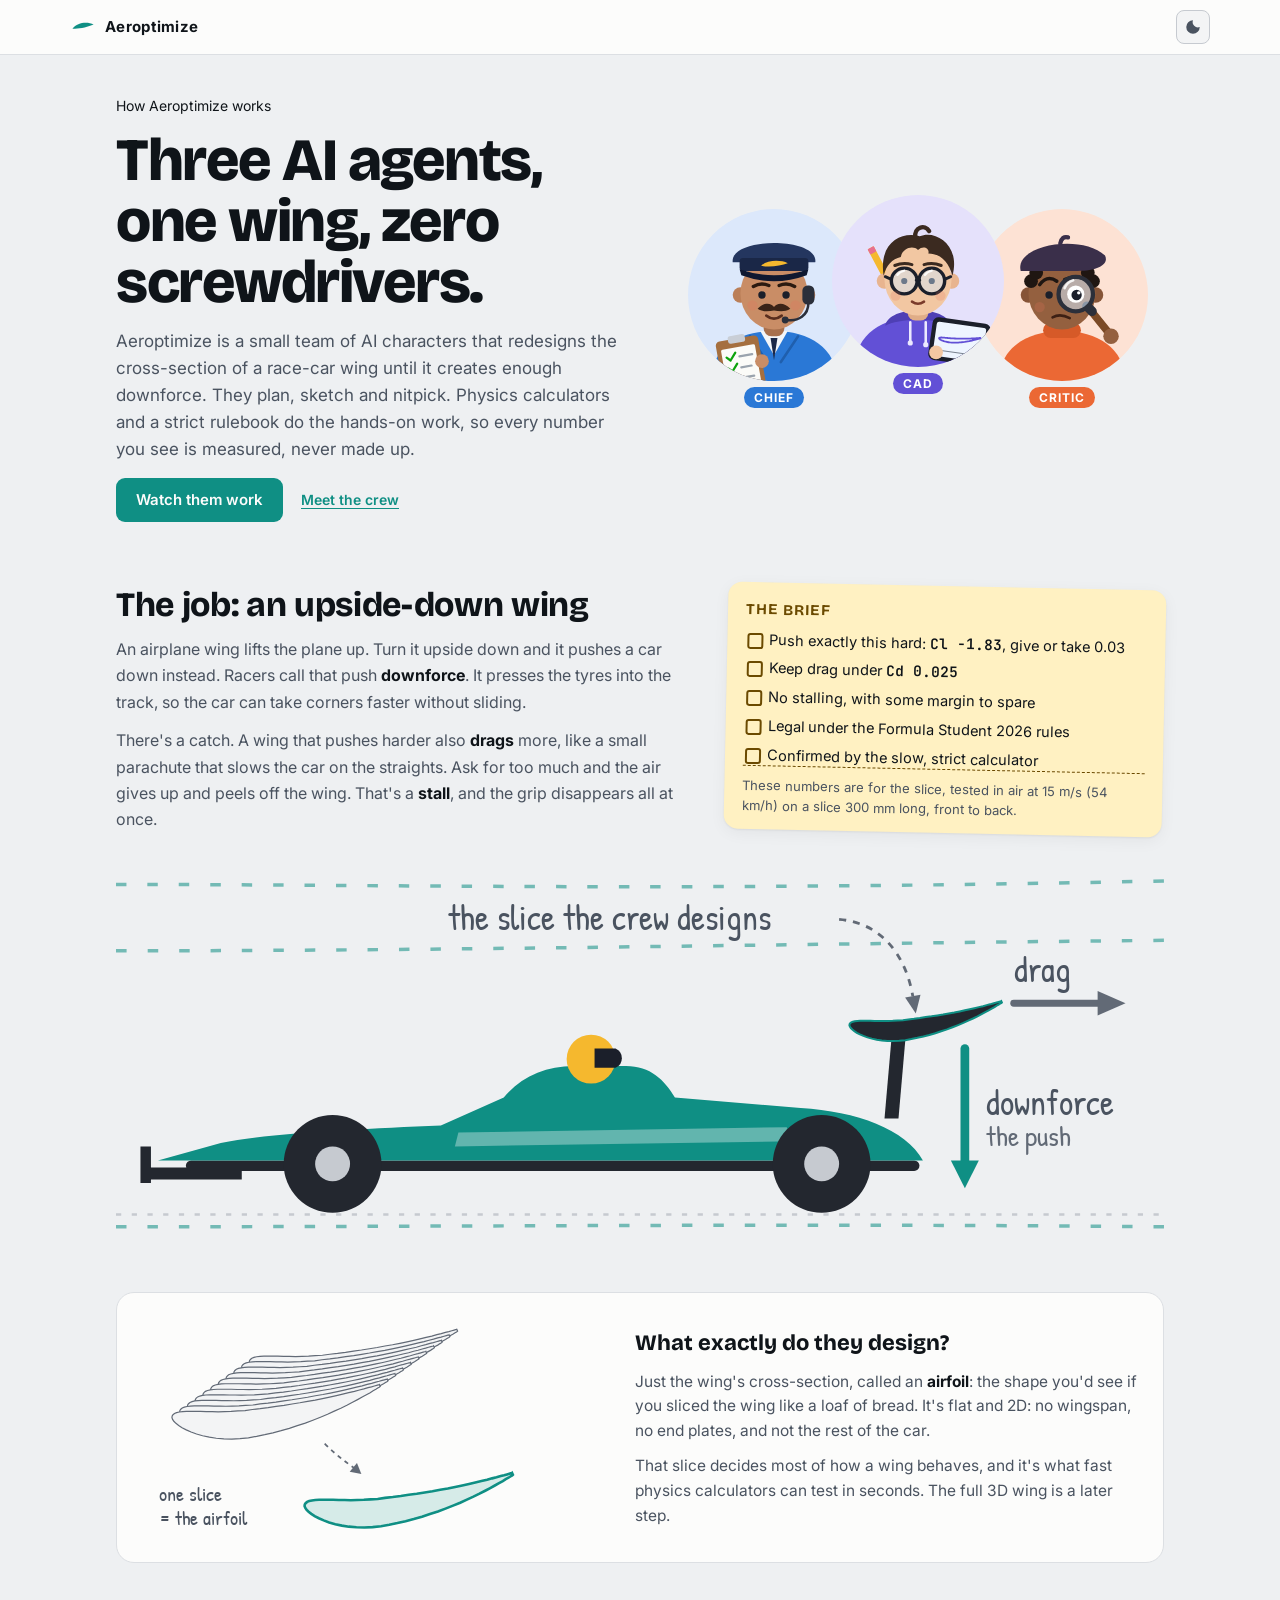
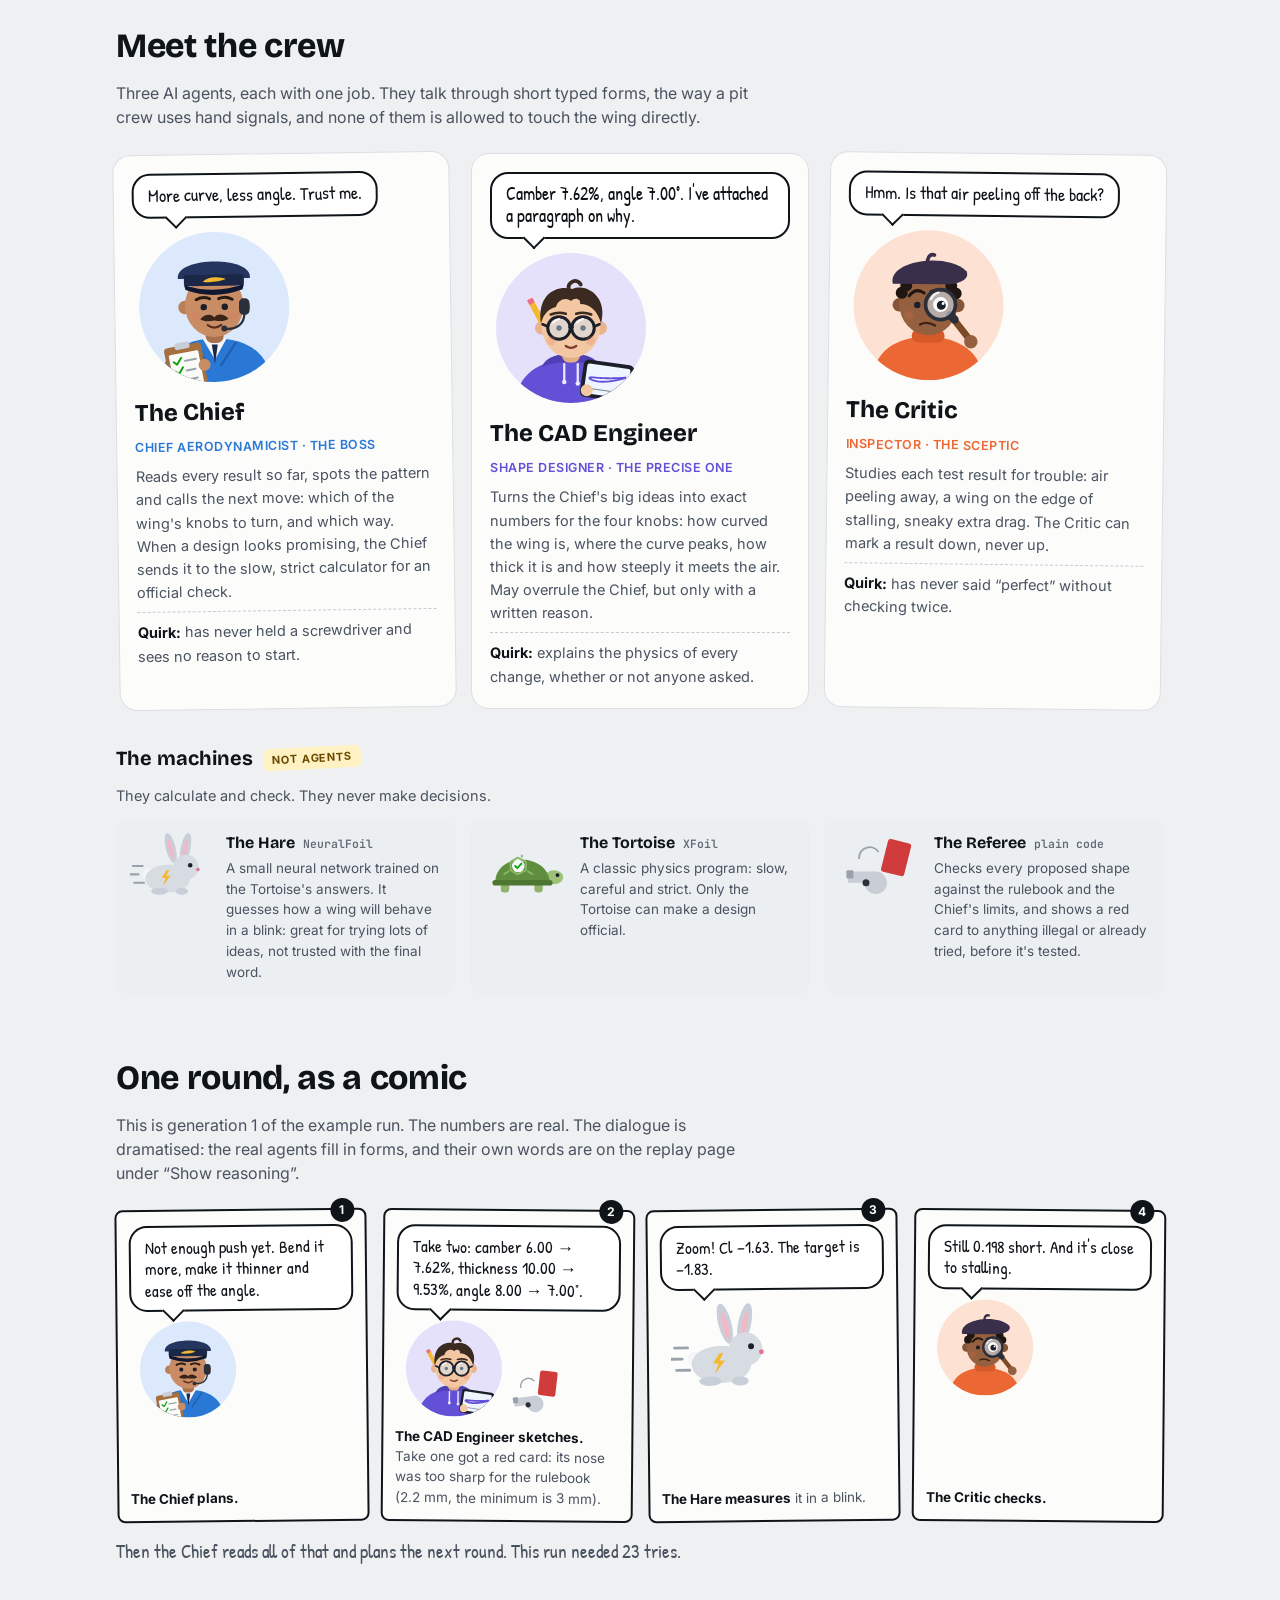
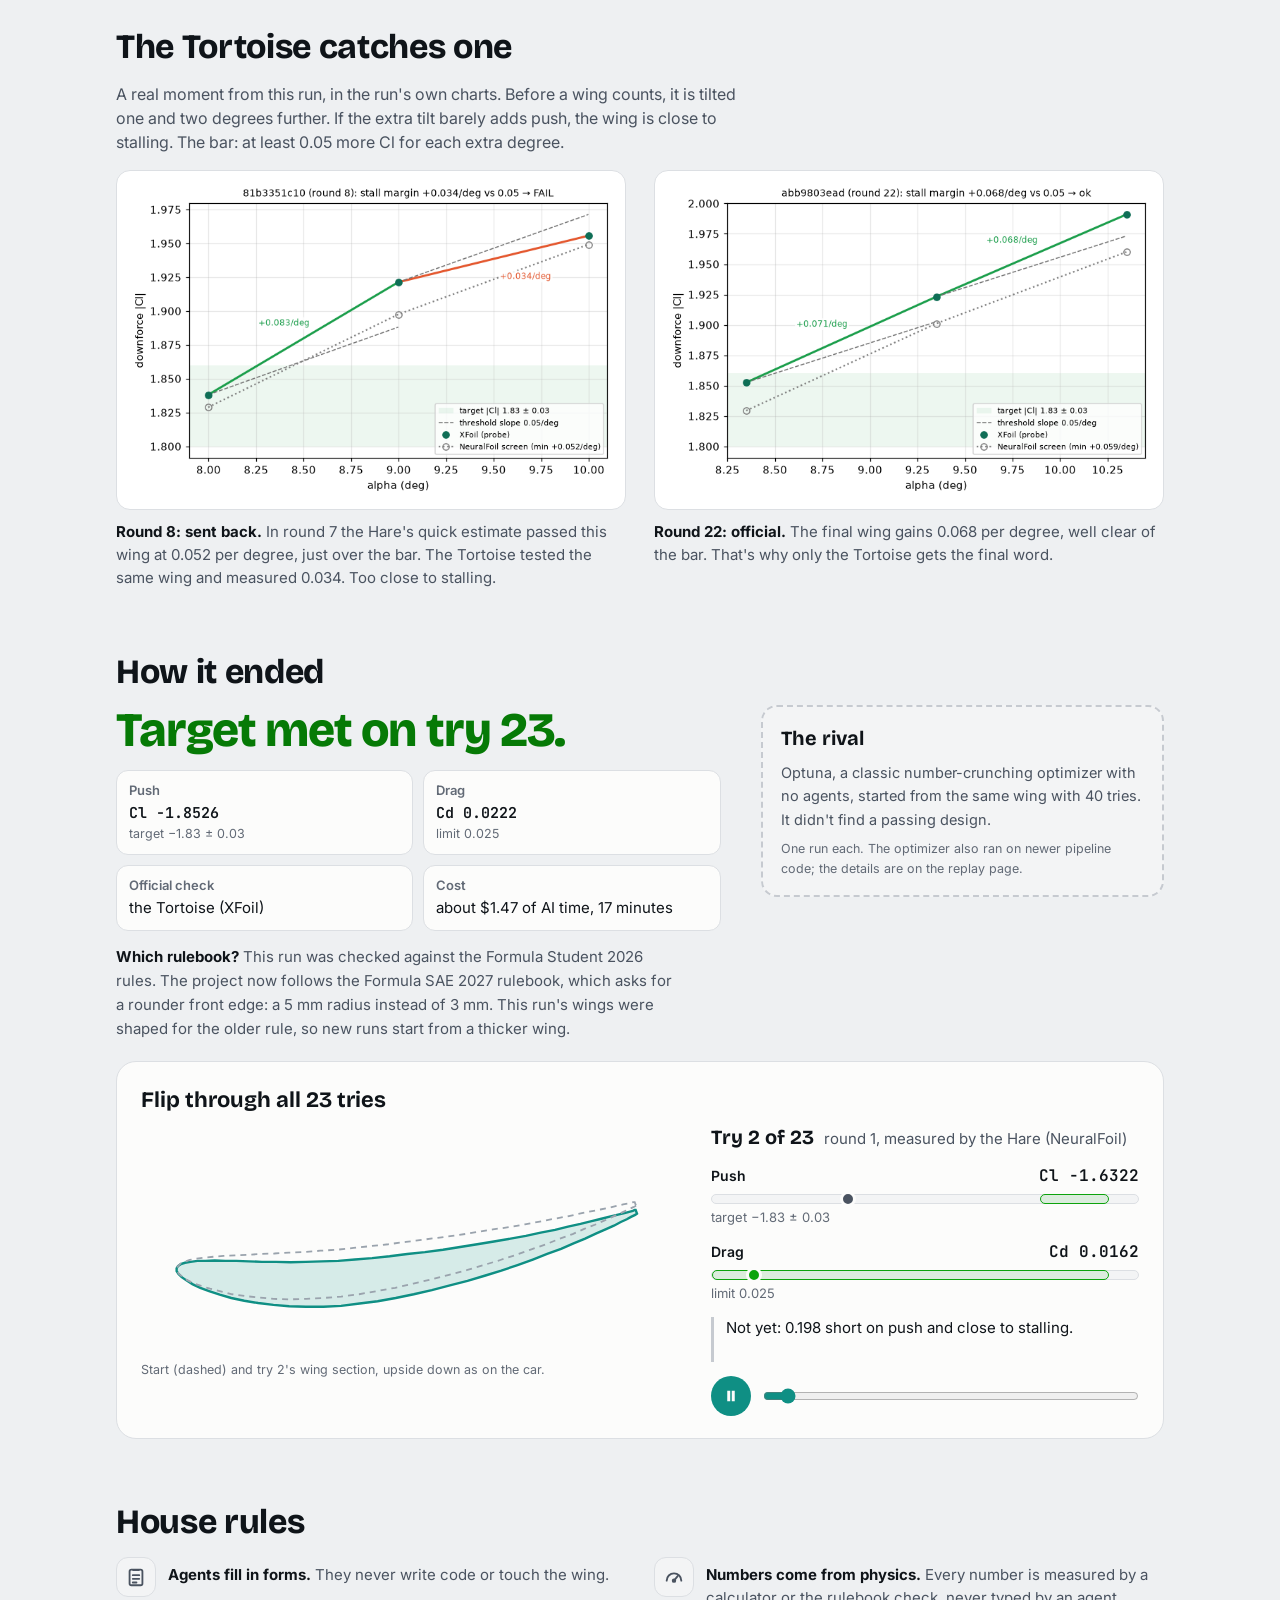
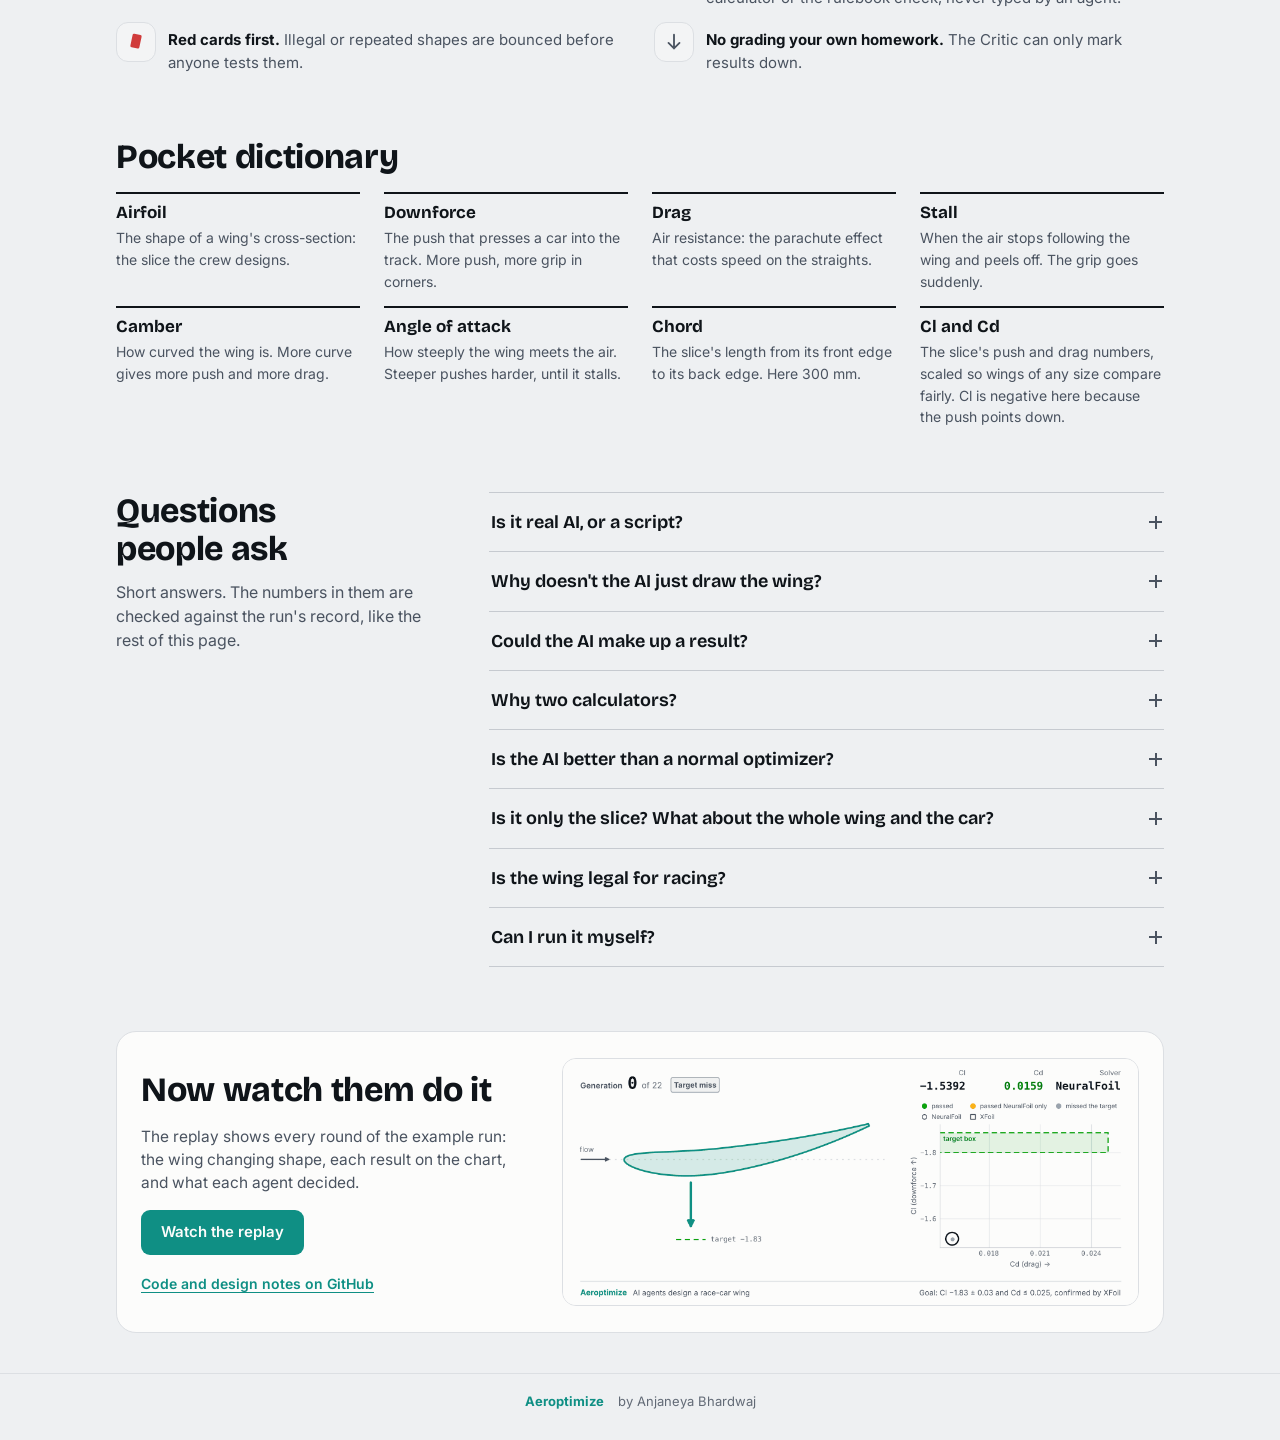
==== commit 7b519351: "Home page: "Questions people ask" section Eight short questions in native <details>, placed before t" ====
--- a/viewer/index.html
+++ b/viewer/index.html
@@ -14,7 +14,7 @@
 <link rel="preconnect" href="https://fonts.gstatic.com" crossorigin>
 <link href="https://fonts.googleapis.com/css2?family=Bricolage+Grotesque:opsz,wght@12..96,500..800&family=Inter:wght@400;500;600;700&family=JetBrains+Mono:wght@500;600&family=Patrick+Hand&display=swap" rel="stylesheet">
 <link rel="stylesheet" href="style.css?v=d6ff3aeab9">
-<link rel="stylesheet" href="about.css?v=54cc8a2331">
+<link rel="stylesheet" href="about.css?v=b0fcaffbfa">
 <link rel="icon" href="data:image/svg+xml,%3Csvg xmlns='http://www.w3.org/2000/svg' viewBox='0 0 32 32'%3E%3Cpath d='M3 18 C9 10 22 9 29 13 C22 16 10 19 3 18Z' fill='%2336c2b4'/%3E%3C/svg%3E">
 </head>
 <body>
@@ -493,6 +493,68 @@
     </dl>
   </section>
 
+  <section id="faq" class="a-sec faq" aria-labelledby="h-faq">
+    <div class="faq-side">
+      <h2 id="h-faq">Questions people ask</h2>
+      <p class="sec-lede">Short answers. The numbers in them are checked against the run's record, like the rest of
+        this page.</p>
+    </div>
+    <div class="faq-list">
+      <details class="qa">
+        <summary>Is it real AI, or a script?</summary>
+        <div class="qa-a"><p>Real. In the example run all three agents are Claude (Sonnet 5), Anthropic's AI model, and
+          they made 69 calls between them. For tests, the project also has a free stand-in that follows fixed rules. It
+          is always labelled “not an AI”, and it isn't what you see here.</p></div>
+      </details>
+      <details class="qa">
+        <summary>Why doesn't the AI just draw the wing?</summary>
+        <div class="qa-a"><p>Letting an AI write its own design code looks good in a demo and breaks a few steps later.
+          Here the agents fill in short forms instead: which knob to turn, which way, by how much, and why. There are
+          four knobs: how curved the wing is, where the curve peaks, how thick it is and its angle. Plain code turns
+          the form into the exact shape, and the Referee checks it before anything is tested.</p></div>
+      </details>
+      <details class="qa">
+        <summary>Could the AI make up a result?</summary>
+        <div class="qa-a"><p>Not one that counts. Agents never type numbers into the run's record: every number comes
+          from a calculator or a rule check. The Critic can mark a result down but never up, and only a result from a
+          strict physics calculator, with every check passed, can end a run.</p></div>
+      </details>
+      <details class="qa">
+        <summary>Why two calculators?</summary>
+        <div class="qa-a"><p>Speed against trust. The Hare (NeuralFoil) is a small neural network that answers almost
+          at once, so the crew can try lots of ideas. The Tortoise (XFoil) is a classic physics program that is slower
+          and stricter. In this run, 4 of the 23 tries went to the Tortoise, and it sent 3 of them back.</p></div>
+      </details>
+      <details class="qa">
+        <summary>Is the AI better than a normal optimizer?</summary>
+        <div class="qa-a"><p>Not proven yet. In this example the agents met the target in 23 tries, and Optuna, a standard
+          optimizer with no agents, didn't in 40 from the same start. That's one run each. A larger comparison over
+          many starting wings has been started but isn't finished.</p></div>
+      </details>
+      <details class="qa">
+        <summary>Is it only the slice? What about the whole wing and the car?</summary>
+        <div class="qa-a"><p>Only the slice, for now. It's tested on its own, in open air at 15 m/s, with no car around
+          it and no ground under it. Real teams test this way first because it's quick. Then they test the full wing,
+          which loses some push at its tips, and finally the wing on the car, where the air reaching it has already
+          been stirred up by the body and the driver. Those stages come next.</p></div>
+      </details>
+      <details class="qa">
+        <summary>Is the wing legal for racing?</summary>
+        <div class="qa-a"><p>It passed the checks of the rules it was designed under, Formula Student 2026: its height,
+          how far it reaches behind the tyres, how round its edges are and its distance from the ground. Its width and
+          end plates can only be checked once there's a full 3D wing, and the car it sits on is a stand-in with made-up
+          measurements, not a real car. New runs use the Formula SAE 2027 rules.</p></div>
+      </details>
+      <details class="qa">
+        <summary>Can I run it myself?</summary>
+        <div class="qa-a"><p>Yes. The code is on <a class="a-link" href="https://github.com/AnjaneyaBhardwaj/Aeroptimize">GitHub</a>
+          and runs on your own computer. Runs with the real AI need your own Anthropic API key, and you can cap what
+          each run spends. Without a key it runs the labelled stand-in. This website only replays recorded runs: it
+          never runs the AI or spends anyone's money.</p></div>
+      </details>
+    </div>
+  </section>
+
   <section class="a-sec cta" aria-labelledby="h-cta">
     <div class="cta-text">
       <h2 id="h-cta">Now watch them do it</h2>
--- a/viewer/about.css
+++ b/viewer/about.css
@@ -293,6 +293,30 @@
 .dict dt { font: 700 17px var(--display); }
 .dict dd { margin: 4px 0 0; font-size: 14px; line-height: 1.55; color: var(--ink-2); }
 
+/* ---------- questions people ask ---------- */
+.faq { display: grid; grid-template-columns: minmax(0, 0.75fr) minmax(0, 1.6fr); gap: 16px 56px; align-items: start; }
+.faq-side { display: flex; flex-direction: column; gap: 12px; position: sticky; top: 24px; }
+.faq-list { display: flex; flex-direction: column; min-width: 0; }
+.qa { border-top: 1px solid var(--line-2); }
+.qa:last-child { border-bottom: 1px solid var(--line-2); }
+.qa summary {
+  list-style: none; cursor: pointer; display: flex; justify-content: space-between; align-items: center; gap: 20px;
+  padding: 17px 2px; font: 650 18px/1.35 var(--display); color: var(--ink);
+}
+.qa summary::-webkit-details-marker { display: none; }
+/* a plus that turns into a cross when open */
+.qa summary::after {
+  content: ""; width: 13px; height: 13px; flex: none;
+  background: linear-gradient(var(--ink-2), var(--ink-2)) center / 100% 2px no-repeat,
+    linear-gradient(var(--ink-2), var(--ink-2)) center / 2px 100% no-repeat;
+  transition: transform 0.2s cubic-bezier(0.23, 1, 0.32, 1);
+}
+.qa[open] summary::after { transform: rotate(45deg); }
+.qa summary:focus-visible { outline: 2px solid var(--accent); outline-offset: 2px; border-radius: 6px; }
+@media (hover: hover) { .qa summary:hover { color: var(--accent); } }
+.qa-a { padding: 0 34px 20px 2px; }
+.qa-a p { font-size: 15.5px; line-height: 1.65; color: var(--ink-2); max-width: 64ch; }
+
 /* ---------- call to action and footer ---------- */
 .cta {
   display: grid; grid-template-columns: minmax(0, 0.8fr) minmax(0, 1.2fr); gap: 24px 36px; align-items: center;
@@ -362,6 +386,8 @@
 @media (max-width: 900px) {
   .a-hero, .job, .result, .slice, .flip, .cta { grid-template-columns: minmax(0, 1fr); }
   .flip-ctl { order: -1; } /* the slider right under the wing it moves */
+  .faq { grid-template-columns: minmax(0, 1fr); }
+  .faq-side { position: static; }
   .a-hero { padding-top: 24px; }
   .cast, .machine-row { grid-template-columns: minmax(0, 1fr); }
   .strip { grid-template-columns: repeat(2, minmax(0, 1fr)); }
